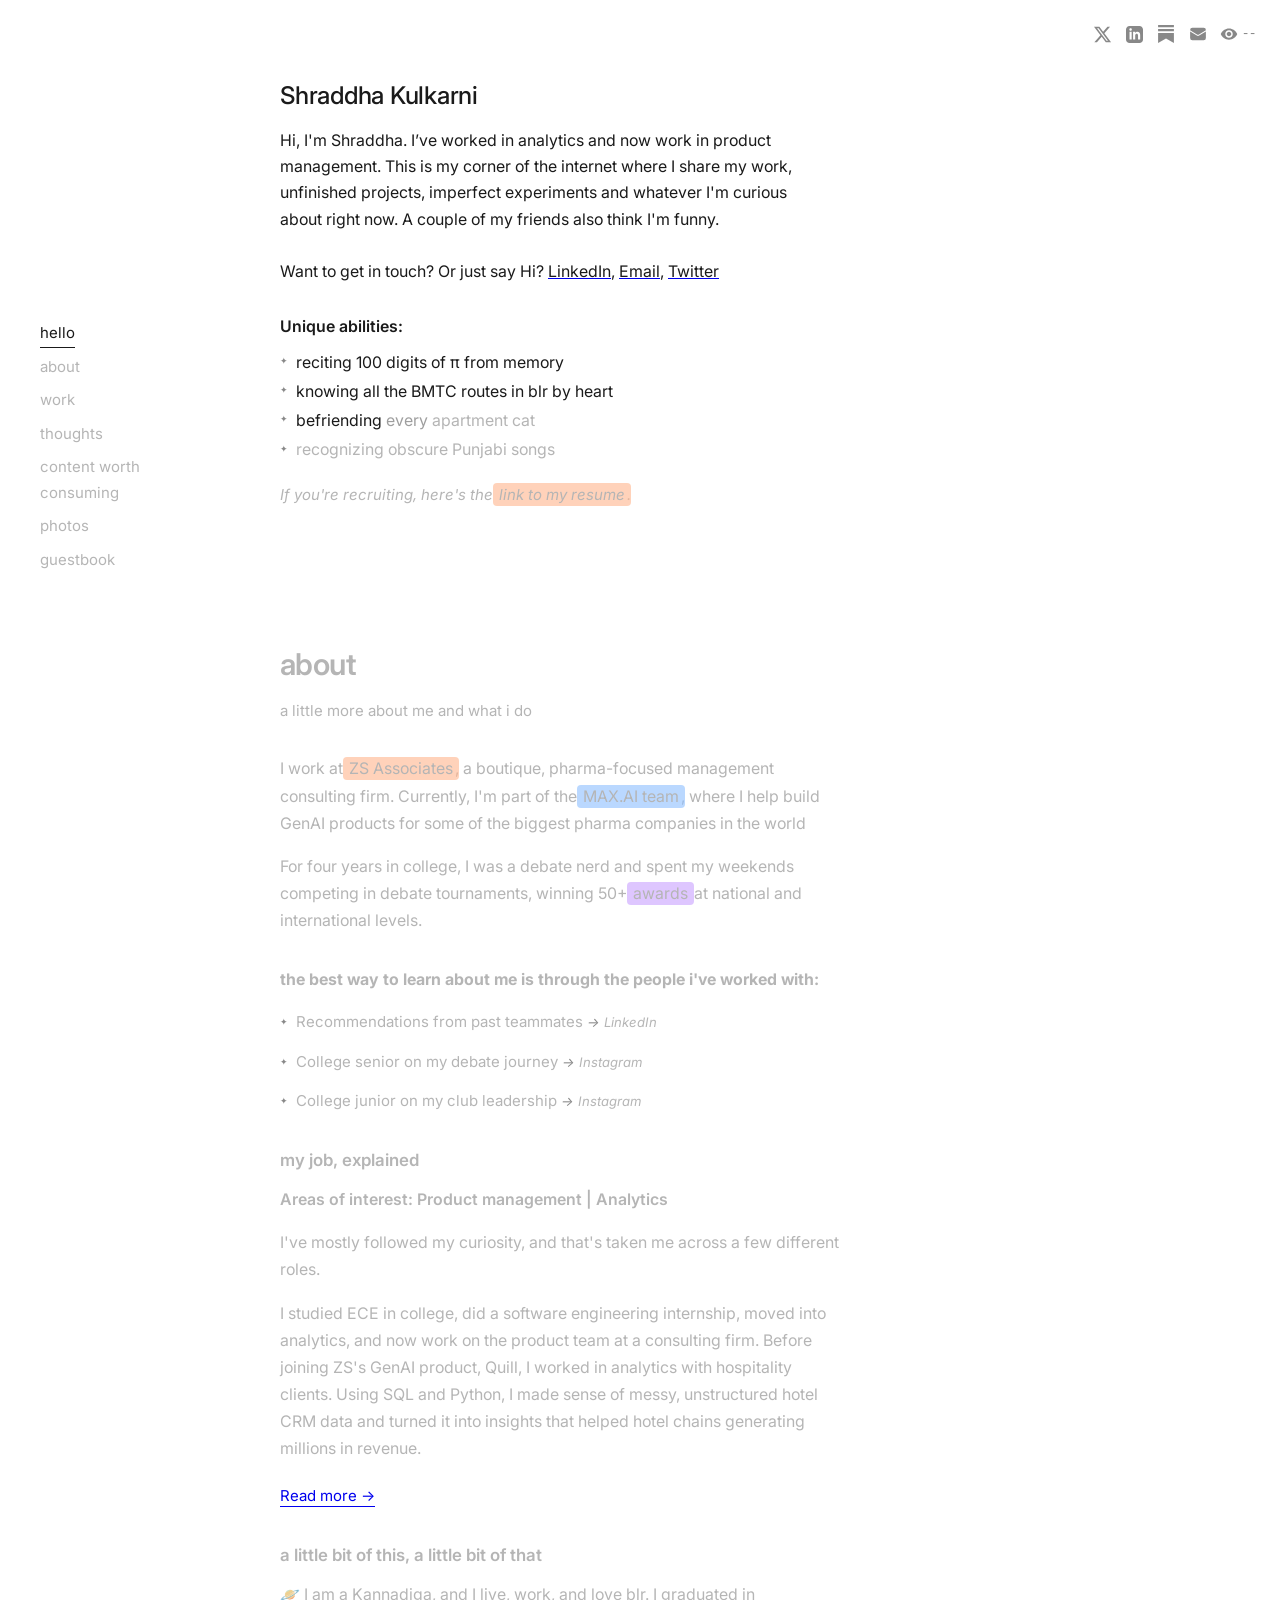
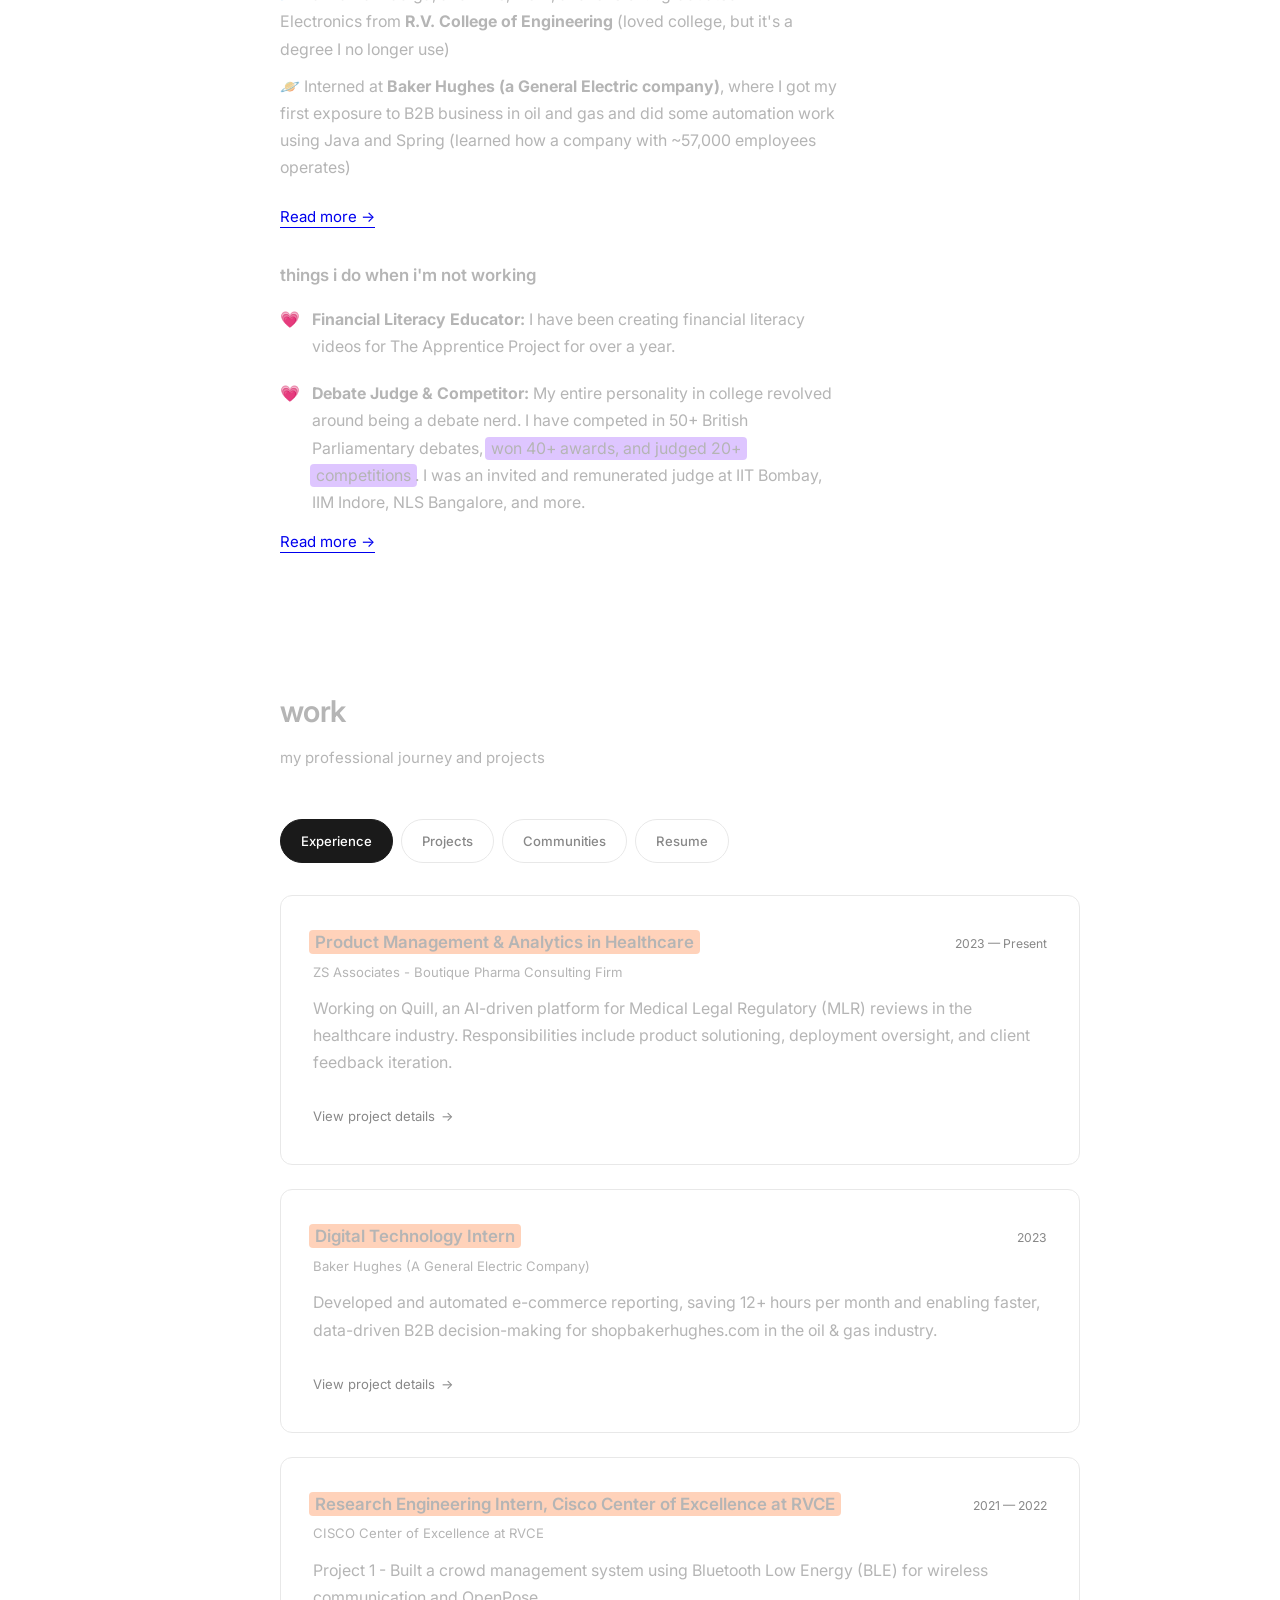
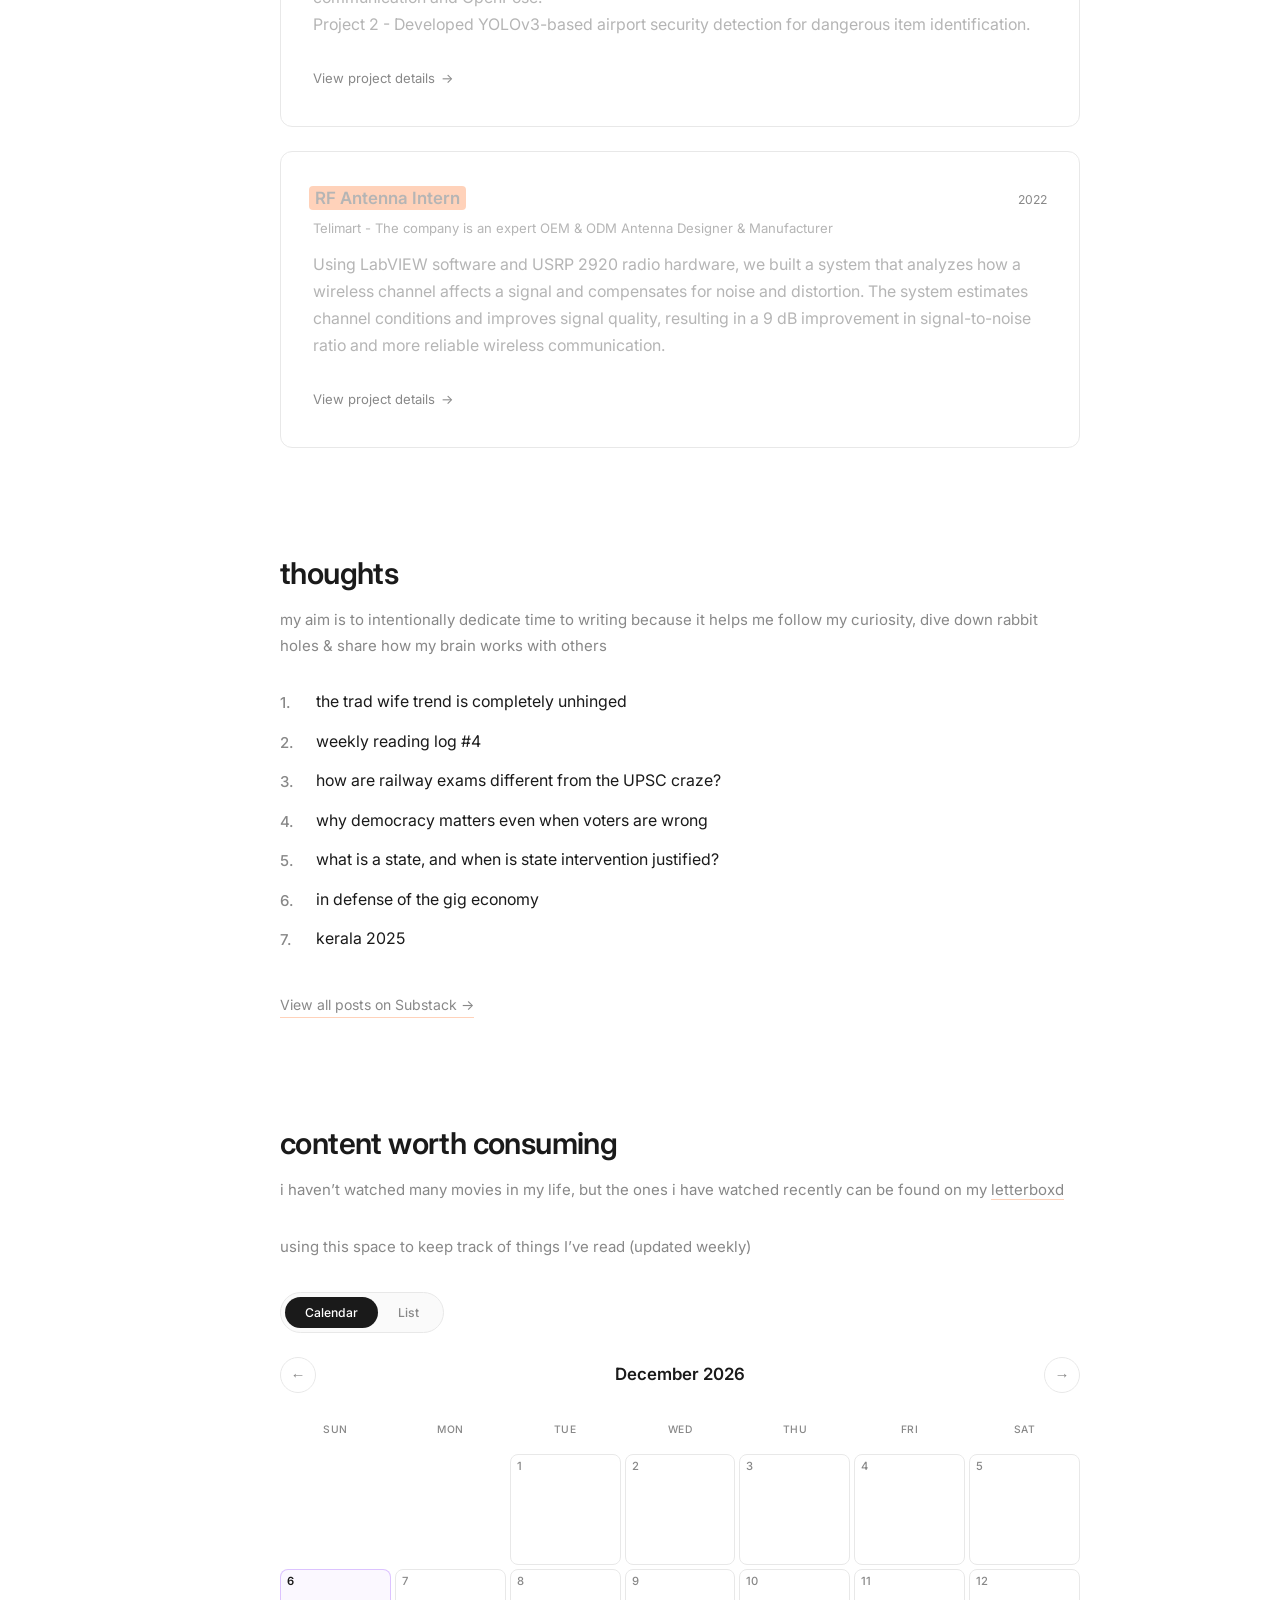
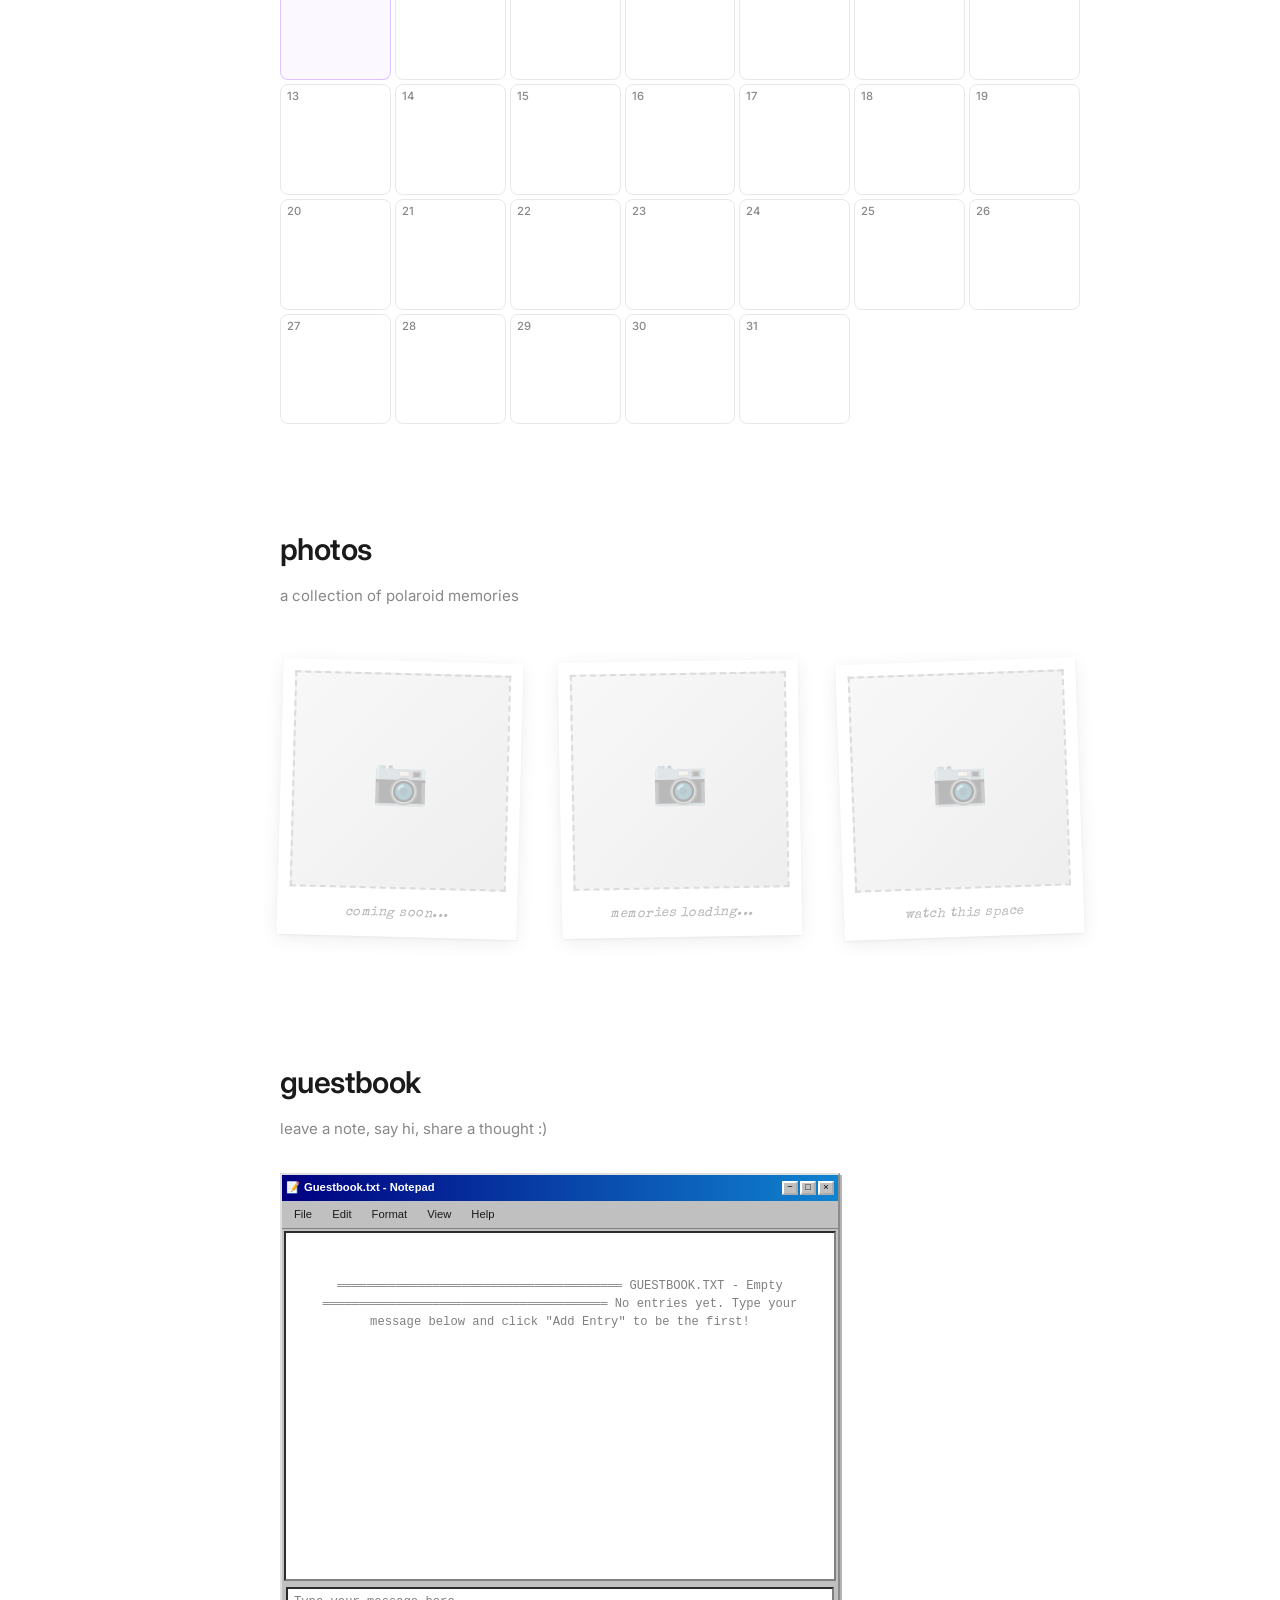
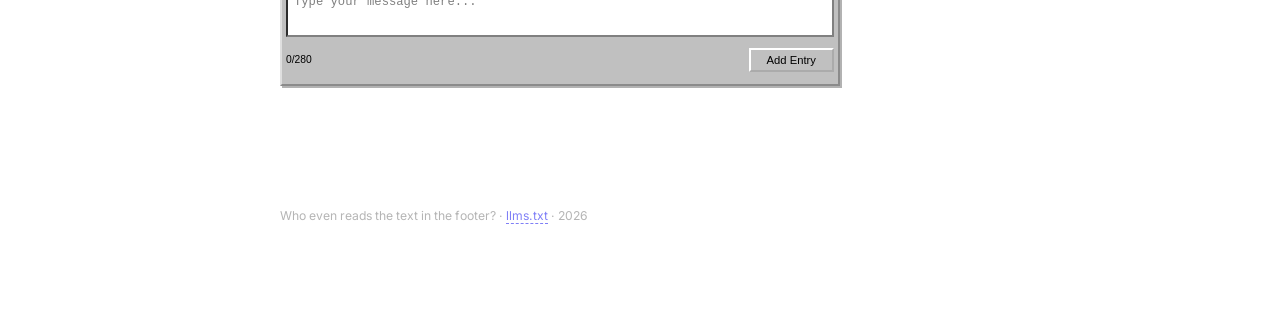
==== index.html @ fc3917fc "Add admin drag-to-reorder for projects using SortableJS - Admin view always renders a flat list (no " ====
<!DOCTYPE html>
<html lang="en">
<head>
    <meta charset="UTF-8">
    <meta name="viewport" content="width=device-width, initial-scale=1.0, maximum-scale=5.0, viewport-fit=cover">
    <title>shraddha's corner on the internet</title>
    <meta name="description" content="Shraddha Kulkarni is an AI-focused Product Manager at ZS Associates with 3 years of enterprise SaaS experience. Specialises in ML pipelines, prompt engineering, LLM evaluation, and GenAI products for pharma.">
    <meta name="author" content="Shraddha Kulkarni">
    <meta name="keywords" content="Shraddha Kulkarni, product manager, AI, GenAI, ZS Associates, Quill, pharma, analytics, Bangalore, LLM, prompt engineering">
    <link rel="canonical" href="https://shraddha-kulkarni.com/">

    <!-- Open Graph -->
    <meta property="og:type" content="profile">
    <meta property="og:title" content="Shraddha Kulkarni — AI Product Manager & Analytics">
    <meta property="og:description" content="AI-focused Product Manager at ZS Associates. Experienced in ML pipelines, prompt engineering, LLM evaluation, and GenAI products for pharma.">
    <meta property="og:url" content="https://shraddha-kulkarni.com/">
    <meta property="og:site_name" content="Shraddha Kulkarni">
    <meta property="profile:first_name" content="Shraddha">
    <meta property="profile:last_name" content="Kulkarni">

    <!-- Twitter Card -->
    <meta name="twitter:card" content="summary">
    <meta name="twitter:site" content="@shraddhaha">
    <meta name="twitter:creator" content="@shraddhaha">
    <meta name="twitter:title" content="Shraddha Kulkarni — AI Product Manager & Analytics">
    <meta name="twitter:description" content="AI-focused Product Manager at ZS Associates. Experienced in ML pipelines, prompt engineering, LLM evaluation, and GenAI products for pharma.">

    <!-- JSON-LD: Person structured data -->
    <script type="application/ld+json">
    {
      "@context": "https://schema.org",
      "@type": "Person",
      "name": "Shraddha Kulkarni",
      "url": "https://shraddha-kulkarni.com",
      "sameAs": [
        "https://www.linkedin.com/in/shraddha-kulkarni-6abb5a188/",
        "https://x.com/shraddhaha",
        "https://substack.com/@shraddhaha"
      ],
      "jobTitle": "Product Manager",
      "worksFor": {
        "@type": "Organization",
        "name": "ZS Associates",
        "url": "https://www.zs.com/"
      },
      "description": "AI-focused Product Manager with 3 years of enterprise SaaS experience in a consulting firm. Experienced in ML pipeline fundamentals, prompt engineering, LLM evaluation frameworks, and rapid prototyping using Claude/code-assisted workflows to deliver production-ready AI features.",
      "knowsAbout": ["Product Management", "Artificial Intelligence", "Machine Learning", "Prompt Engineering", "LLM Evaluation", "Analytics", "Pharma", "GenAI"],
      "alumniOf": {
        "@type": "CollegeOrUniversity",
        "name": "R.V. College of Engineering"
      },
      "address": {
        "@type": "PostalAddress",
        "addressLocality": "Bangalore",
        "addressCountry": "IN"
      },
      "email": "meetshraddhakulkarni@gmail.com"
    }
    </script>

    <link rel="stylesheet" href="styles.css">
    <link rel="preconnect" href="https://fonts.googleapis.com">
    <link rel="preconnect" href="https://fonts.gstatic.com" crossorigin>
    <link href="https://fonts.googleapis.com/css2?family=Caveat:wght@400;500&family=Inter:wght@400;500;600;700&family=Newsreader:ital,opsz,wght@0,6..72,400;0,6..72,500;1,6..72,400&family=Special+Elite&display=swap" rel="stylesheet">
    <!-- SPA routing: decode path redirected from 404.html -->
    <script>
      (function() {
        var search = window.location.search;
        if (search && search.indexOf('?p=') === 0) {
          var params = new URLSearchParams(search);
          var originalPath = decodeURIComponent(params.get('p') || '/');
          var originalQuery = params.get('q') ? '?' + decodeURIComponent(params.get('q')) : '';
          history.replaceState(null, '', originalPath + originalQuery + window.location.hash);
          window.__initialPath = originalPath;
        }
      })();
    </script>
</head>
<body>
    <!-- Custom Cursor -->
    <div class="cursor"></div>
    <div class="cursor-ring"></div>

    <!-- Social Links - Top Right -->
    <div class="social-links">
        <a id="social-twitter" href="#" target="_blank" rel="noopener noreferrer" aria-label="Twitter">
            <svg viewBox="0 0 24 24" fill="currentColor"><path d="M18.244 2.25h3.308l-7.227 8.26 8.502 11.24H16.17l-5.214-6.817L4.99 21.75H1.68l7.73-8.835L1.254 2.25H8.08l4.713 6.231zm-1.161 17.52h1.833L7.084 4.126H5.117z"/></svg>
        </a>
        <a id="social-linkedin" href="#" target="_blank" rel="noopener noreferrer" aria-label="LinkedIn">
            <svg viewBox="0 0 24 24" fill="currentColor"><path d="M19 0h-14c-2.761 0-5 2.239-5 5v14c0 2.761 2.239 5 5 5h14c2.762 0 5-2.239 5-5v-14c0-2.761-2.238-5-5-5zm-11 19h-3v-11h3v11zm-1.5-12.268c-.966 0-1.75-.79-1.75-1.764s.784-1.764 1.75-1.764 1.75.79 1.75 1.764-.783 1.764-1.75 1.764zm13.5 12.268h-3v-5.604c0-3.368-4-3.113-4 0v5.604h-3v-11h3v1.765c1.396-2.586 7-2.777 7 2.476v6.759z"/></svg>
        </a>
        <a id="social-substack" href="#" target="_blank" rel="noopener noreferrer" aria-label="Substack">
            <svg viewBox="0 0 24 24" fill="currentColor"><path d="M22.539 8.242H1.46V5.406h21.08v2.836zM1.46 10.812V24L12 18.11 22.54 24V10.812H1.46zM22.54 0H1.46v2.836h21.08V0z"/></svg>
        </a>
        <a id="social-email" href="#" aria-label="Email">
            <svg viewBox="0 0 24 24" fill="currentColor"><path d="M1.5 8.67v8.58a3 3 0 003 3h15a3 3 0 003-3V8.67l-8.928 5.493a3 3 0 01-3.144 0L1.5 8.67z"/><path d="M22.5 6.908V6.75a3 3 0 00-3-3h-15a3 3 0 00-3 3v.158l9.714 5.978a1.5 1.5 0 001.572 0L22.5 6.908z"/></svg>
        </a>
        <div class="social-view-counter" id="social-view-counter" title="Page views">
            <svg viewBox="0 0 24 24" fill="currentColor"><path d="M12 4.5C7 4.5 2.73 7.61 1 12c1.73 4.39 6 7.5 11 7.5s9.27-3.11 11-7.5c-1.73-4.39-6-7.5-11-7.5zM12 17c-2.76 0-5-2.24-5-5s2.24-5 5-5 5 2.24 5 5-2.24 5-5 5zm0-8c-1.66 0-3 1.34-3 3s1.34 3 3 3 3-1.34 3-3-1.34-3-3-3z"/></svg>
            <span id="view-count-social">--</span>
        </div>
    </div>

    <!-- Mobile Menu Toggle -->
    <button class="mobile-menu-toggle" id="mobile-menu-toggle" aria-label="Toggle navigation menu">
        <span class="hamburger-icon">
            <span class="hamburger-line"></span>
            <span class="hamburger-line"></span>
            <span class="hamburger-line"></span>
        </span>
        <span class="menu-label">Menu</span>
    </button>

    <!-- Navigation Sidebar -->
    <nav class="sidebar" id="sidebar">
        <div class="sidebar-overlay" id="sidebar-overlay"></div>
        <div class="sidebar-content">
            <ul>
                <li><a href="/"          class="nav-link active" data-section="hello">hello</a></li>
                <li><a href="/about"     class="nav-link" data-section="about">about</a></li>
                <li><a href="/work"      class="nav-link" data-section="work">work</a></li>
                <li><a href="/thoughts"  class="nav-link" data-section="thoughts">thoughts</a></li>
                <li><a href="/content"   class="nav-link" data-section="content">content worth consuming</a></li>
                <li><a href="/photos"    class="nav-link" data-section="photos">photos</a></li>
                <li><a href="/guestbook" class="nav-link" data-section="guestbook">guestbook</a></li>
            </ul>
        </div>
    </nav>

    <!-- Main Content -->
    <main class="main-content">
        <!-- Hello Section (Landing Page) -->
        <section id="hello" class="section hello-section">

            <h1 id="name" class="name">Loading...</h1>

            <p id="hello-intro" class="intro">Loading...</p>
            <p id="contact-line" class="contact-line"></p>

            <div class="unique-abilities">
                <h2>Unique abilities:</h2>
                <ul id="unique-abilities"></ul>
            </div>

            <p id="resume-line" class="resume-line"></p>
        </section>

        <!-- About Section -->
        <section id="about" class="section">
            <h2 class="section-title">about</h2>
            <p class="section-intro">a little more about me and what i do</p>
            <div class="about-header">
                <div id="about-content" class="about-content">
                    <!-- Loaded from content.js -->
                </div>
            </div>
        </section>

        <!-- Work Section (merged experiences + projects + communities) -->
        <section id="work" class="section">
            <h2 class="section-title">work</h2>
            <p class="section-intro">my professional journey and projects</p>

            <!-- Tab Navigation -->
            <div class="tabs-container">
                <div class="tabs">
                    <button class="tab active" data-tab="experience">Experience</button>
                    <button class="tab" data-tab="projects">Projects</button>
                    <button class="tab" data-tab="communities">Communities</button>
                    <a id="resume-tab-link" href="#" target="_blank" rel="noopener noreferrer" class="tab tab-link">Resume</a>
                </div>

                <div class="tab-content" id="tab-experience">
                    <div id="experiences-list" class="experience-list">
                        <!-- Loaded from content.js -->
                    </div>
                </div>

                <div class="tab-content hidden" id="tab-projects">
                    <p class="tab-subtitle">Turning that $20 Claude Code fee into something useful</p>
                    <button id="add-project-btn" class="add-project-btn" style="display:none;" onclick="projectOpenAddModal()">+ Add Project</button>
                    <div id="projects-list" class="project-list">
                        <!-- Loaded from Supabase -->
                    </div>
                </div>

                <div class="tab-content hidden" id="tab-communities">
                    <div id="communities-grid" class="content-grid">
                        <!-- Loaded from content.js -->
                    </div>
                </div>
            </div>

        </section>

        <!-- Thoughts Section - Substack RSS Feed -->
        <section id="thoughts" class="section">
            <h2 class="section-title">thoughts</h2>
            <p class="section-intro">my aim is to intentionally dedicate time to writing because it helps me follow my curiosity, dive down rabbit holes & share how my brain works with others</p>
            <div id="thoughts-list" class="thoughts-list">
                <!-- Loaded from Substack RSS feed -->
            </div>
        </section>

        <!-- Content Worth Consuming Section -->
        <section id="content" class="section">
            <h2 class="section-title">content worth consuming</h2>
            <p class="section-intro">i haven’t watched many movies in my life, but the ones i have watched recently can be found on my <a href="https://letterboxd.com/03shraddha/" target="_blank" rel="noopener noreferrer" class="section-inline-link">letterboxd</a></p>
            <p class="section-intro">using this space to keep track of things I’ve read (updated weekly)</p>

            <!-- View Toggle -->
            <div class="content-view-controls">
                <div class="view-toggle">
                    <button class="view-toggle-btn active" data-view="calendar">Calendar</button>
                    <button class="view-toggle-btn" data-view="list">List</button>
                </div>
                <button id="add-content-btn" class="add-content-btn admin-only" style="display: none;">+ Add Content</button>
            </div>

            <!-- Calendar View -->
            <div id="content-calendar-view" class="content-calendar-view">
                <div class="calendar-header">
                    <button class="calendar-nav prev" aria-label="Previous month">&larr;</button>
                    <h3 class="calendar-month">January 2026</h3>
                    <button class="calendar-nav next" aria-label="Next month">&rarr;</button>
                </div>
                <div class="calendar-weekdays">
                    <span>Sun</span>
                    <span>Mon</span>
                    <span>Tue</span>
                    <span>Wed</span>
                    <span>Thu</span>
                    <span>Fri</span>
                    <span>Sat</span>
                </div>
                <div id="calendar-grid" class="calendar-grid">
                    <!-- Days rendered by JS -->
                </div>
            </div>

            <!-- List View (Hidden by default) -->
            <div id="content-list-view" class="content-list-view hidden">
                <div id="consume-list" class="content-list">
                    <!-- Loaded from content.js -->
                </div>
            </div>

            <!-- Day Detail Slide-out Panel -->
            <div id="content-day-panel" class="content-day-panel">
                <div class="panel-overlay"></div>
                <div class="panel-content">
                    <button class="panel-close" aria-label="Close panel">&times;</button>
                    <h3 class="panel-date">January 15, 2026</h3>
                    <div class="panel-items">
                        <!-- Content items for selected day -->
                    </div>
                </div>
            </div>

            <!-- Add Content Modal -->
            <div id="add-content-modal" class="add-content-modal">
                <div class="add-content-form">
                    <button class="modal-close-btn" id="modal-close-btn" aria-label="Close">&times;</button>
                    <h3>Add Content</h3>
                    <div class="form-group">
                        <label for="content-date">Date</label>
                        <input type="date" id="content-date">
                    </div>
                    <div class="form-group">
                        <label for="content-title">Title <span class="required">*</span></label>
                        <input type="text" id="content-title" placeholder="What did you consume?" required>
                    </div>
                    <div class="form-group">
                        <label for="content-url">URL <span class="required">*</span></label>
                        <input type="url" id="content-url" placeholder="https://..." required>
                    </div>
                    <div class="form-group">
                        <label for="content-source">Source / Platform</label>
                        <input type="text" id="content-source" placeholder="e.g., The Atlantic, YouTube, Substack">
                    </div>
                    <div class="form-group">
                        <label for="content-category">Category</label>
                        <div class="category-pills" id="category-pills">
                            <button type="button" class="category-pill active" data-category="article">
                                <span class="category-dot article"></span>Article
                            </button>
                            <button type="button" class="category-pill" data-category="video">
                                <span class="category-dot video"></span>Video
                            </button>
                            <button type="button" class="category-pill" data-category="book">
                                <span class="category-dot book"></span>Book
                            </button>
                            <button type="button" class="category-pill" data-category="podcast">
                                <span class="category-dot podcast"></span>Podcast
                            </button>
                            <button type="button" class="category-pill" data-category="newsletter">
                                <span class="category-dot newsletter"></span>Newsletter
                            </button>
                        </div>
                        <input type="hidden" id="content-category" value="article">
                    </div>
                    <div class="form-group">
                        <label for="content-thoughts">My Thoughts</label>
                        <textarea id="content-thoughts" placeholder="What resonated with you? What did you learn?" rows="4"></textarea>
                    </div>
                    <div class="modal-actions">
                        <button id="content-cancel" class="btn-secondary">Cancel</button>
                        <button id="content-save" class="btn-primary">Save Content</button>
                    </div>
                </div>
            </div>

            <!-- Content Detail View (Full Page) -->
            <div id="content-detail-view" class="content-detail-view">
                <div class="detail-header">
                    <button class="detail-back-btn" id="detail-back-btn">
                        <svg width="20" height="20" viewBox="0 0 24 24" fill="none" stroke="currentColor" stroke-width="2">
                            <path d="M19 12H5M12 19l-7-7 7-7"/>
                        </svg>
                        Back to Calendar
                    </button>
                </div>
                <div class="detail-content">
                    <h1 class="detail-title" id="detail-title">Article Title</h1>
                    <div class="detail-meta">
                        <span class="detail-source" id="detail-source">The Atlantic</span>
                        <span class="detail-separator">•</span>
                        <span class="detail-date" id="detail-date">Read on January 14, 2026</span>
                        <span class="detail-separator">•</span>
                        <span class="detail-category" id="detail-category">Essay</span>
                    </div>
                    <div class="detail-link-card">
                        <a href="#" id="detail-link" class="detail-original-link" target="_blank" rel="noopener noreferrer">
                            <svg width="16" height="16" viewBox="0 0 24 24" fill="none" stroke="currentColor" stroke-width="2">
                                <path d="M18 13v6a2 2 0 0 1-2 2H5a2 2 0 0 1-2-2V8a2 2 0 0 1 2-2h6"/>
                                <polyline points="15 3 21 3 21 9"/>
                                <line x1="10" y1="14" x2="21" y2="3"/>
                            </svg>
                            Read Original Article
                        </a>
                    </div>
                    <div class="detail-thoughts-section">
                        <h2 class="detail-thoughts-title">My Thoughts</h2>
                        <div class="detail-thoughts-content" id="detail-thoughts">
                            <p>Your reflections will appear here...</p>
                        </div>
                    </div>
                </div>
            </div>

        </section>

        <!-- Photos Section -->
        <section id="photos" class="section">
            <h2 class="section-title">photos</h2>
            <p class="section-intro">a collection of polaroid memories</p>

            <!-- Add Photo Button (Admin Only) -->
            <button id="add-photo-btn" class="add-photo-btn admin-only" style="display: none;">+ Add Photo</button>

            <!-- Polaroid Gallery -->
            <div id="polaroid-gallery" class="polaroid-gallery">
                <!-- Photos loaded dynamically -->
            </div>

            <!-- Hidden file input -->
            <input type="file" id="photo-upload" accept="image/*" style="display: none;">

            <!-- Photo Editor Modal -->
            <div id="photo-editor-modal" class="photo-editor-modal">
                <div class="photo-editor-content">
                    <h3>Edit Your Polaroid</h3>
                    <div class="photo-editor-preview">
                        <div class="polaroid-frame-preview">
                            <div class="photo-crop-area" id="photo-crop-area">
                                <img id="photo-preview-img" src="" alt="Preview">
                            </div>
                        </div>
                    </div>
                    <div class="photo-editor-controls">
                        <label>Zoom</label>
                        <input type="range" id="photo-zoom" min="100" max="300" value="100">
                        <label>Caption</label>
                        <input type="text" id="photo-caption" placeholder="Write a caption..." maxlength="50">
                        <label>Category</label>
                        <select id="photo-category">
                            <option value="polaroids">Polaroids</option>
                            <option value="film">Film</option>
                            <option value="digital">Digital</option>
                        </select>
                    </div>
                    <div class="photo-editor-actions">
                        <button id="photo-cancel-btn" class="photo-btn-secondary">Cancel</button>
                        <button id="photo-save-btn" class="photo-btn-primary">Save Polaroid</button>
                    </div>
                </div>
            </div>
        </section>

        <!-- Guestbook Section - Windows Notepad Style -->
        <section id="guestbook" class="section">
            <h2 class="section-title">guestbook</h2>
            <p class="section-intro">leave a note, say hi, share a thought :)</p>

            <!-- Windows 95 Notepad -->
            <div class="win95-notepad">
                <div class="win95-titlebar">
                    <span class="win95-icon">📝</span>
                    <span class="win95-title-text">Guestbook.txt - Notepad</span>
                    <div class="win95-controls">
                        <button type="button">−</button>
                        <button type="button">□</button>
                        <button type="button">×</button>
                    </div>
                </div>
                <div class="win95-menubar">
                    <span>File</span>
                    <span>Edit</span>
                    <span>Format</span>
                    <span>View</span>
                    <span>Help</span>
                </div>
                <div class="win95-editor">
                    <div class="win95-textarea" id="notepad-entries"></div>
                </div>
                <div class="win95-footer">
                    <textarea id="notepad-input" class="win95-input" placeholder="Type your message here..." maxlength="280"></textarea>
                    <div class="win95-actions">
                        <span class="win95-charcount"><span id="notepad-char-count">0</span>/280</span>
                        <button type="button" id="notepad-submit" class="win95-btn">Add Entry</button>
                    </div>
                </div>
            </div>
        </section>

        <footer class="footer">
            <p id="footer-text">Loading...</p>
        </footer>
    </main>

    <!-- Supabase Client Library -->
    <script src="https://cdn.jsdelivr.net/npm/@supabase/supabase-js@2"></script>

    <!-- Project Add/Edit Modal (outside sections to avoid transform breaking fixed positioning) -->
    <div id="project-modal" class="project-modal">
        <div class="project-modal-content">
            <button class="modal-close-btn" id="project-modal-close" aria-label="Close" onclick="projectCloseModal()">&times;</button>
            <h3 id="project-modal-title">Add Project</h3>
            <input type="hidden" id="project-edit-id">
            <div class="form-group">
                <label for="project-name">Project Title <span class="required">*</span></label>
                <input type="text" id="project-name" placeholder="e.g., Crowd Management System">
            </div>
            <div class="form-group">
                <label for="project-brief">Short Description <span class="required">*</span></label>
                <input type="text" id="project-brief" placeholder="One-line summary of the project">
            </div>
            <div class="form-group">
                <label for="project-expanded">Full Description (HTML)</label>
                <textarea id="project-expanded" placeholder="Detailed description with HTML tags..." rows="6"></textarea>
            </div>
            <div class="form-group">
                <label for="project-github">GitHub URL</label>
                <input type="url" id="project-github" placeholder="https://github.com/...">
            </div>
            <div class="form-group">
                <label for="project-demo">Demo URL</label>
                <input type="url" id="project-demo" placeholder="https://...">
            </div>
            <div class="form-group">
                <label for="project-highlight">Highlight Color</label>
                <select id="project-highlight">
                    <option value="blue">Blue</option>
                    <option value="peach">Peach</option>
                    <option value="lavender">Lavender</option>
                </select>
            </div>
            <div class="modal-actions">
                <button type="button" id="project-cancel" class="btn-secondary" onclick="projectCloseModal()">Cancel</button>
                <button type="button" id="project-save" class="btn-primary" onclick="window.projectSaveItem()">Save Project</button>
            </div>
        </div>
    </div>

    <!-- SortableJS — admin drag-to-reorder projects -->
    <script src="https://cdn.jsdelivr.net/npm/sortablejs@1.15.2/Sortable.min.js"></script>

    <!-- GSAP Core and ScrollTrigger for text reveal effect -->
    <script src="https://cdnjs.cloudflare.com/ajax/libs/gsap/3.12.5/gsap.min.js"></script>
    <script src="https://cdnjs.cloudflare.com/ajax/libs/gsap/3.12.5/ScrollTrigger.min.js"></script>

    <!-- IMPORTANT: content.js must be loaded BEFORE script.js -->
    <script src="content.js"></script>
    <script src="script.js"></script>
</body>
</html>
---- styles.css ----
/* ===================================
   CSS Variables & Base Styles
   =================================== */

:root {
    /* Colors - Light Mode */
    --color-bg: #ffffff;
    --color-text: #1a1a1a;
    --color-text-muted: #888888;
    --color-text-light: #b5b5b5;
    --color-border: #e8e8e8;

    /* Highlight Colors - More vibrant and distinct */
    --highlight-peach: rgba(255, 180, 140, 0.6);
    --highlight-blue: rgba(140, 190, 255, 0.6);
    --highlight-lavender: rgba(200, 160, 255, 0.6);
    --highlight-yellow: rgba(255, 235, 120, 0.7);

    /* Highlight Hover States */
    --highlight-peach-hover: rgba(255, 160, 110, 0.8);
    --highlight-blue-hover: rgba(110, 170, 255, 0.8);
    --highlight-lavender-hover: rgba(180, 130, 255, 0.8);
    --highlight-yellow-hover: rgba(255, 220, 80, 0.9);

    /* Card backgrounds */
    --color-card-bg: #fafafa;

    /* Typography */
    --font-body: 'Inter', -apple-system, BlinkMacSystemFont, sans-serif;
    --font-serif: 'Newsreader', Georgia, serif;

    /* Spacing */
    --sidebar-width: 180px;
    --content-max-width: 600px;
    --section-gap: 80px;
}

/* Reset & Base */
*, *::before, *::after {
    box-sizing: border-box;
    margin: 0;
    padding: 0;
}

html {
    scroll-behavior: smooth;
    font-size: clamp(15px, 1vw, 18px);
    overflow-x: hidden;
}

body {
    font-family: var(--font-body);
    background-color: var(--color-bg);
    color: var(--color-text);
    line-height: 1.7;
    -webkit-font-smoothing: antialiased;
    transition: background-color 0.3s ease, color 0.3s ease;
    -moz-osx-font-smoothing: grayscale;
    overflow-x: hidden; /* Fallback */
    overflow-x: clip;   /* Preferred: doesn't create scroll container, fixes iOS position:fixed bug */
    min-height: 100vh;
}

/* Selection */
::selection {
    background: var(--highlight-lavender);
}

/* ===================================
   Custom Cursor - Yellow Flower
   =================================== */

/* Custom cursor using URL - dark pink flower */
html, body, * {
    cursor: url("data:image/svg+xml,%3Csvg xmlns='http://www.w3.org/2000/svg' width='28' height='28' viewBox='0 0 28 28'%3E%3Ctext x='4' y='20' font-size='18' fill='%23e75480'%3E✿%3C/text%3E%3C/svg%3E") 14 14, auto;
}

/* Pointer cursor for clickable elements - larger dark pink flower */
a, button, .tab, .highlight, [role="button"] {
    cursor: url("data:image/svg+xml,%3Csvg xmlns='http://www.w3.org/2000/svg' width='32' height='32' viewBox='0 0 32 32'%3E%3Ctext x='4' y='22' font-size='22' fill='%23e75480'%3E✿%3C/text%3E%3C/svg%3E") 16 16, pointer;
}

/* Hide the JS cursor elements - not needed */
.cursor, .cursor-ring {
    display: none !important;
}

/* ===================================
   Page View Counter (in footer)
   =================================== */

.page-view-counter {
    display: inline-flex;
    align-items: center;
    gap: 5px;
    font-family: var(--font-body);
    font-size: 0.75rem;
    color: var(--color-text-light);
    margin-top: 8px;
}

.page-view-counter svg {
    opacity: 0.5;
    width: 12px;
    height: 12px;
}

.page-view-counter span {
    font-variant-numeric: tabular-nums;
}

.page-view-counter .view-label {
    opacity: 0.7;
}

/* ===================================
   Social Links - Top Right
   =================================== */

.social-links {
    position: fixed;
    top: 24px;
    right: 24px;
    display: flex;
    gap: 12px;
    z-index: 100;
}

.social-links a {
    display: flex;
    align-items: center;
    justify-content: center;
    width: 20px;
    height: 20px;
    color: var(--color-text-muted);
    transition: color 0.2s ease, transform 0.2s ease;
}

.social-links a:hover {
    color: var(--color-text);
    transform: translateY(-2px);
}

.social-links svg {
    width: 18px;
    height: 18px;
}

/* Individual icon adjustments for visual balance */
#social-twitter svg {
    width: 19px;
    height: 19px;
}

#social-linkedin svg {
    width: 17px;
    height: 17px;
}

#social-substack svg {
    width: 18px;
    height: 18px;
}

#social-email svg {
    width: 18px;
    height: 18px;
}

/* Social View Counter */
.social-view-counter {
    display: flex;
    align-items: center;
    gap: 4px;
    height: 20px;
    color: var(--color-text-muted);
    cursor: default;
    transition: color 0.2s ease;
}

.social-view-counter:hover {
    color: var(--color-text);
}

.social-view-counter svg {
    width: 18px;
    height: 18px;
    flex-shrink: 0;
}

.social-view-counter span {
    font-variant-numeric: tabular-nums;
    font-size: 0.75rem;
    font-weight: 500;
    line-height: 1;
}

/* ===================================
   Mobile Menu Toggle (Hamburger)
   =================================== */

.mobile-menu-toggle {
    display: none;
    position: fixed;
    top: 20px;
    left: 20px;
    z-index: 300;
    width: 44px;
    height: 44px;
    background: var(--color-bg);
    border: 1px solid var(--color-border);
    border-radius: 8px;
    flex-direction: column;
    justify-content: center;
    align-items: center;
    gap: 5px;
    padding: 10px;
    cursor: pointer;
    transition: all 0.3s ease;
}

.hamburger-line {
    width: 20px;
    height: 2px;
    background: var(--color-text);
    border-radius: 2px;
    transition: all 0.3s ease;
}

.mobile-menu-toggle.active .hamburger-line:nth-child(1) {
    transform: rotate(45deg) translate(5px, 5px);
}

.mobile-menu-toggle.active .hamburger-line:nth-child(2) {
    opacity: 0;
}

.mobile-menu-toggle.active .hamburger-line:nth-child(3) {
    transform: rotate(-45deg) translate(5px, -5px);
}

/* ===================================
   Sidebar Navigation
   =================================== */

.sidebar {
    position: fixed;
    left: 40px;
    top: 50%;
    transform: translateY(-50%);
    width: var(--sidebar-width);
    z-index: 100;
}

.sidebar-overlay {
    display: none;
}

.sidebar-content {
    display: contents;
}

.sidebar ul {
    list-style: none;
}

.sidebar li {
    margin-bottom: 8px;
}

.nav-link {
    font-size: 1rem;
    color: var(--color-text-light);
    text-decoration: none;
    letter-spacing: 0;
    transition: color 0.25s ease;
    display: inline-block;
    position: relative;
}

.nav-link::after {
    content: '';
    position: absolute;
    left: 0;
    bottom: -2px;
    width: 0;
    height: 1px;
    background: var(--color-text);
    transition: width 0.25s ease;
}

.nav-link:hover,
.nav-link.active {
    color: var(--color-text);
}

.nav-link.active::after {
    width: 100%;
}

/* ===================================
   Main Content Area
   =================================== */

.main-content {
    margin-left: calc(var(--sidebar-width) + 60px);
    padding: 60px 40px 60px 40px;
    max-width: calc(var(--content-max-width) + var(--sidebar-width) + 100px);
}

.section {
    padding-top: 20px;
    padding-bottom: var(--section-gap);
    min-height: auto;
}

/* ===================================
   Typography
   =================================== */

.name {
    font-family: var(--font-body);
    font-size: 1.625rem;
    font-weight: 500;
    letter-spacing: -0.01em;
    line-height: 1.3;
    margin-bottom: 16px;
    color: var(--color-text);
    cursor: default;
    position: relative;
}

/* Kannada name container - hidden by default */
.name-kannada {
    display: none;
}

.name:hover .name-english {
    display: none;
}

.name:hover .name-kannada {
    display: inline;
}

.intro {
    font-size: 1.0625rem;
    line-height: 1.65;
    color: var(--color-text);
    max-width: 540px;
    margin-bottom: 16px;
}

.about-story {
    font-size: 1.0625rem;
    line-height: 1.7;
    color: var(--color-text);
    max-width: 540px;
    margin-bottom: 24px;
}

.contact-line {
    font-size: 1rem;
    line-height: 1.75;
    color: var(--color-text);
    max-width: 540px;
    margin-bottom: 28px;
}

.unique-abilities {
    margin-bottom: 20px;
    max-width: 540px;
}

.unique-abilities h2 {
    font-family: var(--font-body);
    font-size: 1.0625rem;
    font-weight: 600;
    color: var(--color-text);
    margin-bottom: 8px;
}

.unique-abilities ul {
    list-style: none;
    padding-left: 0;
    font-size: 1.0625rem;
    line-height: 1.7;
    color: var(--color-text);
}

.unique-abilities li {
    margin-bottom: 2px;
    position: relative;
    padding-left: 16px;
}

.unique-abilities li::before {
    content: '✦';
    position: absolute;
    left: 0;
    top: 0.5em;
    color: var(--color-text-muted);
    font-size: 0.625rem;
}

.resume-line {
    display: block;
    font-size: 1rem;
    line-height: 1.6;
    color: var(--color-text-muted);
    max-width: 540px;
    margin-top: 16px;
    margin-bottom: 32px;
    font-style: italic;
}

.section-title {
    font-family: var(--font-body);
    font-size: 2rem;
    font-weight: 600;
    text-transform: lowercase;
    letter-spacing: -0.02em;
    color: var(--color-text);
    margin-bottom: 8px;
}

.section-intro {
    color: var(--color-text-muted);
    margin-bottom: 32px;
    margin-top: 4px;
    font-size: 1rem;
    font-weight: 400;
}

.tab-subtitle {
    color: var(--color-text-muted);
    font-size: 1rem;
    font-weight: 400;
    margin-bottom: 20px;
    margin-top: 0;
}

/* ===================================
   About Section Content
   =================================== */

.about-header {
    display: block;
    position: relative;
}


.about-content {
    max-width: 560px;
}

.about-content p {
    font-size: 1.0625rem;
    line-height: 1.7;
    margin-bottom: 16px;
}

.about-intro {
    margin-bottom: 20px;
}

.about-subsection {
    margin-top: 32px;
    margin-bottom: 32px;
}

.about-subtitle {
    font-family: var(--font-body);
    font-size: 1.125rem;
    font-weight: 600;
    color: var(--color-text);
    margin-bottom: 12px;
}

.about-subtitle-meta {
    font-size: 1rem;
    font-weight: 600;
    color: var(--color-text);
    margin-bottom: 16px;
}

.about-list {
    list-style: none;
    padding-left: 0;
    margin: 12px 0;
}

.about-list li {
    position: relative;
    padding-left: 0;
    margin-bottom: 10px;
    font-size: 1.0625rem;
    line-height: 1.7;
}

.about-list a {
    color: var(--color-text);
    text-decoration: none;
    border-bottom: 1px solid var(--color-border);
    transition: border-color 0.2s ease;
}

.about-list a:hover {
    border-color: var(--color-text);
}

/* Learn about me list - Simple bullet list */
.learn-about-list {
    margin-top: 16px;
    list-style: none;
    padding: 0;
    max-width: 540px;
}

.learn-about-list li {
    position: relative;
    padding-left: 20px;
    margin-bottom: 14px;
    font-size: 1rem;
    line-height: 1.7;
}

/* Bullet point */
.learn-about-list li::before {
    content: '✦';
    position: absolute;
    left: 0;
    color: var(--color-text-muted);
    font-size: 0.625rem;
    top: 5px;
}

/* Link styling - pastel underline on hover */
.learn-about-list a.highlight {
    color: var(--color-text);
    text-decoration: none;
    border-bottom: 2px solid transparent;
    transition: border-color 0.2s ease;
    padding: 0;
    background: none;
}

.learn-about-list a.highlight.blue:hover {
    border-bottom-color: var(--highlight-blue);
}

.learn-about-list a.highlight.peach:hover {
    border-bottom-color: var(--highlight-peach);
}

.learn-about-list a.highlight.lavender:hover {
    border-bottom-color: var(--highlight-lavender);
}

/* Source label - inline after arrow */
.learn-about-list em {
    font-size: 0.875rem;
    font-style: italic;
    color: var(--color-text-muted);
    margin-left: 4px;
}

/* Arrow before source */
.learn-about-list em::before {
    content: '→ ';
}

.beyond-work-grid {
    display: flex;
    flex-direction: column;
    gap: 20px;
    margin-top: 16px;
}

.beyond-work-item {
    display: flex;
    gap: 12px;
    font-size: 1.0625rem;
    line-height: 1.7;
}

.beyond-work-emoji {
    flex-shrink: 0;
}

/* Beyond Work - Progressive Disclosure */
.beyond-work-content {
    position: relative;
}

.beyond-work-preview {
    margin-top: 16px;
}

.beyond-work-preview.hidden {
    display: none;
}

.beyond-work-full {
    display: none;
    margin-top: 16px;
}

.beyond-work-full.active {
    display: flex;
    animation: fadeInExpand 0.3s ease;
}

.beyond-work-toggle {
    display: inline-block;
    background: none;
    border: none;
    border-radius: 0;
    padding: 0;
    font-family: var(--font-body);
    font-size: 1rem;
    font-weight: 400;
    color: #0000EE;
    text-decoration: none;
    border-bottom: 1px solid #0000EE;
    padding-bottom: 1px;
    cursor: pointer;
    transition: color 0.15s ease, border-color 0.15s ease;
    margin-top: 16px;
}

.beyond-work-toggle:hover {
    color: #551A8B;
    border-bottom-color: #551A8B;
    background: none;
}

.beyond-work-toggle.hidden {
    display: none;
}

.beyond-work-toggle-less {
    display: none;
    background: none;
    border: none;
    border-radius: 0;
    padding: 0;
    font-family: var(--font-body);
    font-size: 1rem;
    font-weight: 400;
    color: #551A8B;
    text-decoration: none;
    border-bottom: 1px solid #551A8B;
    padding-bottom: 1px;
    cursor: pointer;
    transition: color 0.15s ease, border-color 0.15s ease;
    margin-top: 16px;
}

.beyond-work-toggle-less:hover {
    color: #0000EE;
    border-bottom-color: #0000EE;
    background: none;
}

.beyond-work-toggle-less.active {
    display: inline-block;
}

/* ===================================
   Corporate Story - Progressive Disclosure
   =================================== */

.corporate-content {
    position: relative;
}

.corporate-preview.hidden {
    display: none;
}

.corporate-full {
    display: none;
    margin-top: 0;
}

.corporate-full.active {
    display: block;
    animation: fadeInExpand 0.3s ease;
}

.corporate-toggle {
    display: inline-block;
    background: none;
    border: none;
    border-radius: 0;
    padding: 0;
    font-family: var(--font-body);
    font-size: 1rem;
    font-weight: 400;
    color: #0000EE;
    text-decoration: none;
    border-bottom: 1px solid #0000EE;
    padding-bottom: 1px;
    cursor: pointer;
    transition: color 0.15s ease, border-color 0.15s ease;
    margin-top: 8px;
}

.corporate-toggle:hover {
    color: #551A8B;
    border-bottom-color: #551A8B;
    background: none;
}

.corporate-toggle.hidden {
    display: none;
}

.corporate-toggle-less {
    display: none;
    background: none;
    border: none;
    border-radius: 0;
    padding: 0;
    font-family: var(--font-body);
    font-size: 1rem;
    font-weight: 400;
    color: #551A8B;
    text-decoration: none;
    border-bottom: 1px solid #551A8B;
    padding-bottom: 1px;
    cursor: pointer;
    transition: color 0.15s ease, border-color 0.15s ease;
    margin-top: 8px;
}

.corporate-toggle-less:hover {
    color: #0000EE;
    border-bottom-color: #0000EE;
    background: none;
}

.corporate-toggle-less.active {
    display: inline-block;
}

/* ===================================
   Background Section - Progressive Disclosure
   =================================== */

.background-content {
    position: relative;
}

.background-preview {
    margin-bottom: 0;
}

.background-preview.hidden {
    display: none;
}

.background-ellipsis {
    display: none; /* Hidden since button is now on its own line */
    color: var(--color-text-muted);
    font-size: 1.0625rem;
}

.background-ellipsis.hidden {
    display: none;
}

.background-full {
    display: none;
    margin-top: 0;
}

.background-full.active {
    display: block;
    animation: fadeInExpand 0.3s ease;
}

.background-toggle {
    display: inline-block;
    background: none;
    border: none;
    border-radius: 0;
    padding: 0;
    font-family: var(--font-body);
    font-size: 1rem;
    font-weight: 400;
    color: #0000EE;
    text-decoration: none;
    border-bottom: 1px solid #0000EE;
    padding-bottom: 1px;
    cursor: pointer;
    transition: color 0.15s ease, border-color 0.15s ease;
    margin-top: 16px;
    margin-left: 0;
}

.background-toggle:hover {
    color: #551A8B;
    border-bottom-color: #551A8B;
    background: none;
}

.background-toggle.hidden {
    display: none;
}

.background-toggle-less {
    display: none;
    background: none;
    border: none;
    border-radius: 0;
    padding: 0;
    font-family: var(--font-body);
    font-size: 1rem;
    font-weight: 400;
    color: #551A8B;
    text-decoration: none;
    border-bottom: 1px solid #551A8B;
    padding-bottom: 1px;
    cursor: pointer;
    transition: color 0.15s ease, border-color 0.15s ease;
    margin-top: 16px;
}

.background-toggle-less:hover {
    color: #0000EE;
    border-bottom-color: #0000EE;
    background: none;
}

.background-toggle-less.active {
    display: inline-block;
}

/* ===================================
   Highlighted Links - The Signature Feature
   =================================== */

.highlight {
    text-decoration: none;
    color: var(--color-text);
    padding: 2px 6px;
    margin: 0 -4px;
    border-radius: 4px;
    transition: all 0.2s ease;
    position: relative;
    display: inline;
    box-decoration-break: clone;
    -webkit-box-decoration-break: clone;
}

.highlight.peach {
    background: var(--highlight-peach);
}

.highlight.blue {
    background: var(--highlight-blue);
}

.highlight.lavender {
    background: var(--highlight-lavender);
}

.highlight:hover {
    transform: scale(1.02);
}

.highlight.peach:hover {
    background: var(--highlight-peach-hover);
}

.highlight.blue:hover {
    background: var(--highlight-blue-hover);
}

.highlight.lavender:hover {
    background: var(--highlight-lavender-hover);
}

.highlight-link {
    text-decoration: none;
    color: var(--color-text);
    padding: 2px 6px;
    margin: 0 -2px;
    border-radius: 4px;
    background: var(--highlight-yellow);
    transition: all 0.2s ease;
    display: inline;
    box-decoration-break: clone;
    -webkit-box-decoration-break: clone;
}

.highlight-link:hover {
    background: var(--highlight-yellow-hover);
    transform: scale(1.02);
}

.highlight-link.pink {
    background: var(--highlight-lavender);
}

.highlight-link.pink:hover {
    background: var(--highlight-lavender-hover);
}

/* ===================================
   Cool Things Section
   =================================== */

.cool-things {
    margin-bottom: 64px;
}

.cool-things h2 {
    font-family: var(--font-body);
    font-size: 0.875rem;
    font-weight: 600;
    font-style: normal;
    color: var(--color-text);
    margin-bottom: 16px;
}

.achievements {
    list-style: none;
    margin-bottom: 20px;
}

.achievements li {
    position: relative;
    padding-left: 16px;
    margin-bottom: 10px;
    font-size: 1rem;
    line-height: 1.7;
}

.achievements li::before {
    content: '✦';
    position: absolute;
    left: 0;
    color: var(--color-text-light);
    font-size: 0.625rem;
    top: 5px;
}

.read-more {
    display: inline-block;
    font-size: 0.875rem;
    color: var(--color-text-muted);
    text-decoration: none;
    transition: color 0.2s ease;
    margin-top: 8px;
}

.read-more:hover {
    color: var(--color-text);
}

/* ===================================
   Tab Navigation
   =================================== */

.tabs-container {
    margin-top: 48px;
}

.tabs {
    display: flex;
    gap: 8px;
    margin-bottom: 32px;
    flex-wrap: wrap;
}

.tab {
    padding: 10px 20px;
    font-family: var(--font-body);
    font-size: 0.875rem;
    font-weight: 500;
    color: var(--color-text-muted);
    background: transparent;
    border: 1px solid var(--color-border);
    border-radius: 100px;
    cursor: pointer;
    transition: all 0.2s ease;
}

.tab:hover {
    border-color: var(--color-text-muted);
    color: var(--color-text);
}

.tab.active {
    background: var(--color-text);
    color: var(--color-bg);
    border-color: var(--color-text);
}

.tab-link {
    text-decoration: none;
}

.tab-content {
    animation: fadeIn 0.3s ease;
}

.tab-content.hidden {
    display: none;
}

@keyframes fadeIn {
    from { opacity: 0; transform: translateY(8px); }
    to { opacity: 1; transform: translateY(0); }
}

/* Content Grid */
.content-grid {
    display: grid;
    gap: 24px;
}

.content-card {
    padding: 24px;
    background: var(--color-bg);
    border: 1px solid var(--color-border);
    border-radius: 12px;
    transition: border-color 0.2s ease, box-shadow 0.2s ease;
}

.content-card:hover {
    border-color: var(--color-text-light);
    box-shadow: 0 4px 20px rgba(0, 0, 0, 0.04);
}

.card-tag {
    display: inline-block;
    font-size: 0.6875rem;
    font-weight: 500;
    text-transform: uppercase;
    letter-spacing: 0.08em;
    color: var(--color-text-muted);
    margin-bottom: 12px;
}

.content-card h3 {
    font-size: 1.0625rem;
    font-weight: 600;
    margin-bottom: 8px;
    line-height: 1.4;
}

.content-card p {
    font-size: 1rem;
    color: var(--color-text-muted);
    line-height: 1.6;
}

/* ===================================
   Experience Section
   =================================== */

.experience-list {
    display: flex;
    flex-direction: column;
    gap: 24px;
}

.experience-item {
    padding: 32px;
    background: var(--color-bg);
    border: 1px solid var(--color-border);
    border-radius: 12px;
    transition: border-color 0.2s ease, box-shadow 0.2s ease;
}

.experience-item:hover {
    border-color: var(--color-text-light);
    box-shadow: 0 4px 20px rgba(0, 0, 0, 0.04);
}

.experience-header {
    display: flex;
    justify-content: space-between;
    align-items: baseline;
    flex-wrap: wrap;
    gap: 12px;
    margin-bottom: 4px;
}

.experience-header h3 {
    font-size: 1.125rem;
    font-weight: 600;
}

.experience-date {
    font-size: 0.8125rem;
    color: var(--color-text-muted);
    white-space: nowrap;
}

.experience-company {
    font-size: 0.875rem;
    color: var(--color-text-muted);
    margin-bottom: 12px;
}

/* Experience Brief Description */
.experience-brief {
    font-size: 1.0625rem;
    line-height: 1.7;
    margin-bottom: 16px;
}

/* Experience Expanded Content */
.experience-expanded {
    display: none;
    padding-top: 20px;
    border-top: 1px solid var(--color-border);
    margin-top: 16px;
}

.experience-expanded.active {
    display: block;
    animation: fadeInExpand 0.3s ease;
}

.experience-expanded h4 {
    font-family: var(--font-body);
    font-size: 1.0625rem;
    font-weight: 600;
    margin: 24px 0 12px 0;
    color: var(--color-text);
}

.experience-expanded h4:first-child {
    margin-top: 0;
}

.experience-expanded p {
    font-family: var(--font-body);
    font-size: 1.0625rem;
    line-height: 1.7;
    margin-bottom: 16px;
    color: var(--color-text);
}

.experience-expanded ul {
    list-style: none;
    padding: 0;
    margin: 0;
}

.experience-expanded li {
    position: relative;
    padding-left: 20px;
    margin-bottom: 10px;
    font-family: var(--font-body);
    font-size: 1.0625rem;
    line-height: 1.7;
    color: var(--color-text);
}

.experience-expanded li::before {
    content: "✦";
    position: absolute;
    left: 0;
    color: var(--color-text-muted);
    font-size: 0.625rem;
    top: 5px;
}

/* Toggle Button */
.experience-toggle {
    display: inline-flex;
    align-items: center;
    gap: 6px;
    background: none;
    border: none;
    padding: 8px 0;
    font-family: var(--font-body);
    font-size: 0.875rem;
    color: var(--color-text-muted);
    cursor: pointer;
    transition: color 0.2s ease;
    margin-top: 8px;
}

.experience-toggle:hover {
    color: var(--color-text);
}

.toggle-arrow {
    transition: transform 0.2s ease;
}

/* Fade in animation for expanded content */
@keyframes fadeInExpand {
    from { opacity: 0; transform: translateY(-10px); }
    to { opacity: 1; transform: translateY(0); }
}

/* ===================================
   Projects Section - Card Layout
   =================================== */

.project-list {
    display: flex;
    flex-direction: column;
    gap: 24px;
}

/* ===================================
   Projects Carousel - Multi-page horizontal scroll
   =================================== */

.projects-carousel-wrapper {
    position: relative;
    overflow: hidden; /* clips scroll overflow so % widths on children resolve correctly */
}

/* Right gradient fade — directional overflow cue */
.projects-carousel-wrapper::after {
    content: '';
    position: absolute;
    right: 0;
    top: 0;
    bottom: 0;
    width: 96px;
    background: linear-gradient(to right, transparent, var(--color-bg) 75%);
    pointer-events: none;
    z-index: 1;
    transition: opacity 0.3s ease;
}

.projects-carousel-wrapper.at-end::after {
    opacity: 0;
}

.projects-carousel {
    display: flex;
    gap: 16px;
    overflow-x: auto;
    scroll-snap-type: x mandatory;
    -webkit-overflow-scrolling: touch;
    scrollbar-width: none;
}

.projects-carousel::-webkit-scrollbar {
    display: none;
}

/* Each slide holds up to 5 cards; width is set in JS for pixel-accurate peek */
.projects-page {
    flex-shrink: 0;
    scroll-snap-align: start;
    display: flex;
    flex-direction: column;
    gap: 24px;
}

/* Nav row: [back]  dots  [Next →] — appears at top and bottom of carousel */
.projects-carousel-nav {
    display: flex;
    align-items: center;
    gap: 16px;
    margin-top: 0;
    margin-bottom: 20px; /* spacing before carousel */
}

/* Bottom nav gets top spacing instead */
.projects-carousel-wrapper + .projects-carousel-nav {
    margin-bottom: 0;
    margin-top: 20px;
}

/* Dot indicators — flex:1 keeps them centered between both pills */
.projects-scroll-dots {
    display: flex;
    align-items: center;
    justify-content: center;
    gap: 8px;
    flex: 1;
}

.projects-scroll-dot {
    width: 6px;
    height: 6px;
    border-radius: 50%;
    background: var(--color-border);
    border: none;
    padding: 0;
    cursor: pointer;
    transition: background 0.2s ease, transform 0.2s ease;
}

.projects-scroll-dot.active {
    background: var(--color-text-light);
    transform: scale(1.4);
}

/* Shared pill styles for both nav buttons */
@keyframes projects-next-bounce {
    0%, 88%, 100% { transform: translateX(0); }
    92%           { transform: translateX(5px); }
    96%           { transform: translateX(2px); }
}

@keyframes projects-prev-bounce {
    0%, 88%, 100% { transform: translateX(0); }
    92%           { transform: translateX(-5px); }
    96%           { transform: translateX(-2px); }
}

.projects-nav-prev,
.projects-nav-next {
    display: flex;
    align-items: center;
    gap: 6px;
    padding: 9px 18px;
    border-radius: 100px;
    border: 1.5px solid var(--color-text);
    background: transparent;
    color: var(--color-text);
    font-size: 0.875rem;
    font-weight: 500;
    cursor: pointer;
    flex-shrink: 0;
    transition: background 0.2s ease, color 0.2s ease, box-shadow 0.2s ease, transform 0.2s ease;
}

.projects-nav-prev:hover,
.projects-nav-next:hover {
    background: var(--color-text);
    color: var(--color-bg);
    box-shadow: 0 4px 12px rgba(0, 0, 0, 0.15);
    animation: none;
}

.projects-nav-next {
    animation: projects-next-bounce 7s ease-in-out infinite;
}

.projects-nav-next:hover {
    transform: translateX(4px);
}

.projects-nav-prev {
    animation: projects-prev-bounce 7s ease-in-out infinite;
    /* Delay so prev and next don't bounce simultaneously */
    animation-delay: 3.5s;
}

.projects-nav-prev:hover {
    transform: translateX(-4px);
}

/* visibility:hidden keeps pill space so dots stay centered */
.projects-nav-prev.hidden,
.projects-nav-next.hidden {
    visibility: hidden;
    pointer-events: none;
}

/* ===================================
   Admin: Drag-to-Reorder
   =================================== */

/* Card needs relative positioning so drag handle can be placed absolutely */
.project-card {
    position: relative;
    padding: 32px;
    background: var(--color-bg);
    border: 1px solid var(--color-border);
    border-radius: 12px;
    transition: border-color 0.2s ease, box-shadow 0.2s ease;
}

/* Cards with a drag handle shift content right to make room */
.project-card[data-project-id] {
    padding-left: 44px;
}

.project-card:hover {
    border-color: var(--color-text-light);
    box-shadow: 0 4px 20px rgba(0, 0, 0, 0.04);
}

/* Drag handle — 6-dot grip, fades in on card hover */
.drag-handle {
    position: absolute;
    left: 14px;
    top: 50%;
    transform: translateY(-50%);
    color: var(--color-border);
    cursor: grab;
    padding: 4px 2px;
    opacity: 0;
    transition: opacity 0.15s ease, color 0.15s ease;
    line-height: 0;
    user-select: none;
}

.project-card:hover .drag-handle {
    opacity: 1;
}

.drag-handle:hover {
    color: var(--color-text-light);
}

.drag-handle:active {
    cursor: grabbing;
}

/* SortableJS — ghost (placeholder slot left during drag) */
.sortable-ghost {
    opacity: 0;
    border: 1.5px dashed var(--color-text-light) !important;
    background: transparent !important;
    box-shadow: none !important;
}

/* SortableJS — chosen (the card being actively dragged) */
.sortable-chosen {
    box-shadow: 0 8px 28px rgba(0, 0, 0, 0.13) !important;
    transform: scale(1.015);
    border-color: var(--color-text-light) !important;
    z-index: 10;
}

.project-card h3 {
    font-size: 1rem;
    font-weight: 600;
    margin-bottom: 4px;
}

.project-brief {
    font-size: 1rem;
    line-height: 1.7;
    margin-bottom: 16px;
}

/* Project Links (GitHub / Demo) */
.project-links {
    display: flex;
    gap: 10px;
    flex-wrap: wrap;
    margin-bottom: 8px;
}

.project-link {
    display: inline-flex;
    align-items: center;
    gap: 6px;
    padding: 6px 14px;
    font-size: 0.8125rem;
    font-weight: 500;
    color: var(--color-text-muted);
    background: transparent;
    border: 1px solid var(--color-border);
    border-radius: 20px;
    text-decoration: none;
    transition: all 0.2s ease;
}

.project-link:hover {
    border-color: var(--color-text);
    color: var(--color-text);
}

.project-link svg {
    width: 14px;
    height: 14px;
    flex-shrink: 0;
}

/* Project Expanded Content */
.project-expanded {
    display: none;
    padding-top: 20px;
    border-top: 1px solid var(--color-border);
    margin-top: 16px;
}

.project-expanded.active {
    display: block;
    animation: fadeInExpand 0.3s ease;
}

.project-expanded h4 {
    font-family: var(--font-body);
    font-size: 1.0625rem;
    font-weight: 600;
    margin: 24px 0 12px 0;
    color: var(--color-text);
}

.project-expanded h4:first-child {
    margin-top: 0;
}

.project-expanded p {
    font-family: var(--font-body);
    font-size: 1.0625rem;
    line-height: 1.7;
    margin-bottom: 16px;
    color: var(--color-text);
}

/* Project Toggle Button */
.project-toggle {
    display: inline-flex;
    align-items: center;
    gap: 6px;
    background: none;
    border: none;
    padding: 8px 0;
    font-family: var(--font-body);
    font-size: 0.875rem;
    color: var(--color-text-muted);
    cursor: pointer;
    transition: color 0.2s ease;
    margin-top: 8px;
}

.project-toggle:hover {
    color: var(--color-text);
}

/* Project Admin Delete Button */
.project-admin-actions {
    display: flex;
    gap: 8px;
    margin-top: 12px;
    padding-top: 12px;
    border-top: 1px solid var(--color-border);
}

.project-admin-btn {
    padding: 4px 12px;
    font-size: 0.75rem;
    font-weight: 500;
    border-radius: 6px;
    cursor: pointer;
    transition: all 0.2s ease;
    background: transparent;
}

.project-edit-btn {
    color: var(--color-text-muted);
    border: 1px solid var(--color-border);
}

.project-edit-btn:hover {
    border-color: var(--color-text);
    color: var(--color-text);
}

.project-delete-btn {
    color: #e75480;
    border: 1px solid #e75480;
}

.project-delete-btn:hover {
    background: #e75480;
    color: #fff;
}

/* Add Project Button */
.add-project-btn {
    padding: 10px 20px;
    font-size: 0.875rem;
    font-weight: 500;
    color: #fff;
    background: #1a1a1a;
    border: none;
    border-radius: 8px;
    cursor: pointer;
    transition: all 0.2s ease;
    margin-bottom: 24px;
}

.add-project-btn:hover {
    background: #333;
}

[data-theme="dark"] .add-project-btn {
    background: #fff;
    color: #1a1a1a;
}

[data-theme="dark"] .add-project-btn:hover {
    background: #e0e0e0;
}

/* Project Modal */
.project-modal {
    position: fixed;
    top: 0;
    left: 0;
    right: 0;
    bottom: 0;
    background: rgba(0, 0, 0, 0.5);
    display: none;
    align-items: center;
    justify-content: center;
    z-index: 5000;
    padding: 20px;
}

.project-modal.active {
    display: flex;
}

.project-modal-content {
    background: var(--color-bg);
    border-radius: 12px;
    padding: 32px;
    width: 100%;
    max-width: 500px;
    max-height: 90vh;
    overflow-y: auto;
    position: relative;
}

.project-modal-content h3 {
    font-size: 1.25rem;
    font-weight: 600;
    margin-bottom: 24px;
    color: var(--color-text);
}

/* Mobile responsive */
@media (max-width: 480px) {
    .project-card {
        padding: 20px;
    }

    .project-card h3 {
        font-size: 1rem;
    }

    .project-brief {
        font-size: 0.9375rem;
    }

    .project-links {
        gap: 8px;
    }

    .project-link {
        padding: 5px 12px;
        font-size: 0.75rem;
    }

    .project-toggle {
        min-height: 44px;
    }

    .project-modal-content {
        padding: 24px;
    }
}

/* ===================================
   Community Cards - Expandable with Logos
   =================================== */

.community-card {
    position: relative;
}

.community-header {
    display: flex;
    align-items: center;
    gap: 16px;
    margin-bottom: 12px;
}

.community-logo {
    width: 60px;
    height: 60px;
    object-fit: contain;
    flex-shrink: 0;
    border-radius: 8px;
    background: #fff;
    padding: 4px;
}

.community-emoji {
    font-size: 2.5rem;
    width: 60px;
    height: 60px;
    display: flex;
    align-items: center;
    justify-content: center;
    flex-shrink: 0;
}

.community-header h3 {
    margin: 0;
}

.community-brief {
    font-size: 1.0625rem;
    line-height: 1.7;
    color: var(--color-text);
    margin-bottom: 12px;
}

.community-expanded {
    display: none;
    padding-top: 16px;
    border-top: 1px solid var(--color-border);
    margin-top: 12px;
}

.community-expanded.active {
    display: block;
    animation: fadeInExpand 0.3s ease;
}

.community-expanded p {
    font-family: var(--font-body);
    font-size: 1.0625rem;
    line-height: 1.7;
    margin-bottom: 12px;
    color: var(--color-text);
}

.community-expanded p:last-of-type {
    margin-bottom: 16px;
}

.community-expanded p strong {
    color: var(--color-text);
}

/* Community Toggle Button */
.community-toggle {
    display: inline-flex;
    align-items: center;
    gap: 6px;
    background: none;
    border: none;
    padding: 8px 0;
    font-family: var(--font-body);
    font-size: 0.875rem;
    color: var(--color-text-muted);
    cursor: pointer;
    transition: color 0.2s ease;
    margin-top: 4px;
}

.community-toggle:hover {
    color: var(--color-text);
}

/* Mobile responsive */
@media (max-width: 480px) {
    .community-header {
        flex-direction: column;
        align-items: flex-start;
        gap: 12px;
    }

    .community-logo {
        width: 50px;
        height: 50px;
    }
}

/* ===================================
   Thoughts Section (formerly Fieldnotes)
   =================================== */

.thoughts-list {
    max-width: 560px;
}

.thoughts-year-group {
    margin-bottom: 32px;
}

.thoughts-year-group:last-child {
    margin-bottom: 0;
}

.thoughts-year-label {
    font-size: 0.8125rem;
    color: var(--color-text-light);
    font-weight: 500;
    margin-bottom: 12px;
    display: block;
}

.thoughts-links {
    list-style: none;
    padding: 0;
    margin: 0;
}

.thoughts-links li {
    margin-bottom: 10px;
    line-height: 1.7;
}

.thoughts-links li:last-child {
    margin-bottom: 0;
}

.thoughts-links a {
    font-size: 1.0625rem;
    color: var(--color-text);
    text-decoration: none;
    border-bottom: 1px solid transparent;
    transition: border-color 0.2s ease;
}

.thoughts-links a:hover {
    border-bottom-color: var(--highlight-peach);
}

/* Substack RSS Feed Styles */
.thoughts-loading {
    color: var(--color-text-muted);
    font-size: 0.9375rem;
}

.thoughts-posts-list {
    list-style: none;
    padding: 0;
    margin: 0 0 24px 0;
    counter-reset: none;
}

.thoughts-item {
    display: flex;
    gap: 12px;
    margin-bottom: 14px;
    align-items: flex-start;
}

.thoughts-item:last-child {
    margin-bottom: 0;
}

.thoughts-number {
    font-size: 1rem;
    color: var(--color-text-muted);
    font-weight: 500;
    min-width: 24px;
    flex-shrink: 0;
}

.thoughts-content {
    display: flex;
    flex-direction: column;
    gap: 4px;
}

.thoughts-title {
    font-size: 1.0625rem;
    color: var(--color-text);
    text-decoration: none;
    border-bottom: 1px solid transparent;
    transition: border-color 0.2s ease;
    line-height: 1.5;
}

.thoughts-title:hover {
    border-bottom-color: var(--highlight-peach);
}

.thoughts-date {
    font-size: 0.8125rem;
    color: var(--color-text-muted);
}

.thoughts-view-all {
    display: inline-block;
    font-size: 0.9375rem;
    color: var(--color-text-muted);
    text-decoration: none;
    border-bottom: 1px solid var(--highlight-peach);
    transition: color 0.2s ease;
    margin-top: 16px;
}

.thoughts-view-all:hover {
    color: var(--color-text);
}

.section-inline-link {
    color: inherit;
    text-decoration: none;
    border-bottom: 1px solid var(--highlight-peach);
    transition: color 0.2s ease;
}

.section-inline-link:hover {
    color: var(--color-text);
}

/* ===================================
   Philosophy Section
   =================================== */

.philosophy-content {
    max-width: 560px;
}

.philosophy-quote {
    font-family: var(--font-serif);
    font-size: 1.5rem;
    font-style: italic;
    line-height: 1.5;
    color: var(--color-text);
    margin-bottom: 32px;
    padding-left: 24px;
    border-left: 3px solid var(--color-border);
}

.philosophy-content p {
    font-size: 1.125rem;
    line-height: 1.8;
    margin-bottom: 20px;
}

.philosophy-content p:last-child {
    margin-bottom: 0;
}

/* ===================================
   Content Worth Consuming
   =================================== */

.content-list {
    display: flex;
    flex-direction: column;
    gap: 24px;
}

.consume-item {
    display: grid;
    grid-template-columns: 80px 1fr;
    grid-template-rows: auto auto;
    gap: 4px 16px;
    align-items: baseline;
}

.consume-type {
    grid-row: 1 / 3;
    font-size: 0.6875rem;
    font-weight: 500;
    text-transform: uppercase;
    letter-spacing: 0.08em;
    color: var(--color-text-light);
    padding-top: 2px;
}

.consume-item h3 {
    font-size: 1.0625rem;
    font-weight: 600;
    line-height: 1.4;
}

.consume-author {
    font-size: 1rem;
    color: var(--color-text-muted);
}

/* ===================================
   Photos Section
   =================================== */

.photo-grid {
    display: grid;
    grid-template-columns: repeat(3, 1fr);
    gap: 16px;
}

.photo-item {
    aspect-ratio: 1;
    overflow: hidden;
    border-radius: 8px;
}

.photo-placeholder {
    width: 100%;
    height: 100%;
    background: linear-gradient(135deg, var(--color-border) 0%, #f5f5f5 100%);
    display: flex;
    align-items: center;
    justify-content: center;
    color: var(--color-text-light);
    font-size: 0.8125rem;
    transition: transform 0.3s ease;
}

.photo-item:hover .photo-placeholder {
    transform: scale(1.05);
}

/* ===================================
   Fun Facts Section
   =================================== */

.fun-facts-grid {
    display: grid;
    grid-template-columns: repeat(2, 1fr);
    gap: 20px;
}

.fun-fact {
    display: flex;
    align-items: flex-start;
    gap: 16px;
    padding: 20px;
    background: var(--color-card-bg);
    border-radius: 12px;
    transition: transform 0.2s ease, box-shadow 0.2s ease, background-color 0.3s ease;
}

.fun-fact:hover {
    transform: translateY(-2px);
    box-shadow: 0 4px 16px rgba(0, 0, 0, 0.06);
}

.fun-fact-emoji {
    font-size: 1.75rem;
    line-height: 1;
    flex-shrink: 0;
}

.fun-fact p {
    font-size: 1.0625rem;
    line-height: 1.5;
    color: var(--color-text);
    margin: 0;
}

.fun-fact strong {
    color: var(--color-text);
    font-weight: 600;
}

@media (max-width: 600px) {
    .fun-facts-grid {
        grid-template-columns: 1fr;
    }
}

/* ===================================
   Footer
   =================================== */

.footer {
    padding-top: 40px;
    padding-bottom: 40px;
    text-align: left;
    font-size: 0.8125rem;
    color: var(--color-text-light);
    display: flex;
    align-items: center;
    gap: 8px;
    flex-wrap: wrap;
}

.footer p {
    margin: 0;
}

/* ===================================
   Responsive Design - Mobile First
   Comprehensive mobile styling for optimal UX
   =================================== */

/* Tablet breakpoint (900px and below) - Typography and layout only */
@media (max-width: 900px) {
    /* Typography - Match desktop proportionally */
    .name {
        font-size: 1.625rem;
        font-weight: 500;
        line-height: 1.3;
    }

    .intro {
        font-size: 1.0625rem;
        line-height: 1.7;
    }

    .section-title {
        font-size: 1.75rem;
        font-weight: 600;
    }

    .photo-grid {
        grid-template-columns: repeat(2, 1fr);
    }

    .consume-item {
        grid-template-columns: 1fr;
    }

    .consume-type {
        grid-row: auto;
    }
}

/* Mobile breakpoint (600px and below) */
@media (max-width: 600px) {
    /* Slightly larger base font for comfortable reading on phones */
    html {
        font-size: 16px;
    }

    /* Nav refinements for smaller screens */
    .sidebar ul {
        padding: 0 12px;
    }

    .nav-link {
        font-size: 0.8125rem;
        padding: 12px 10px;
    }

    /* Typography - Slightly reduced for mobile */
    .name {
        font-size: 1.5rem;
        font-weight: 500;
        line-height: 1.3;
        margin-bottom: 16px;
    }

    .intro {
        font-size: 0.9375rem;
        line-height: 1.7;
        margin-bottom: 16px;
    }

    .about-story,
    .about-content p,
    .about-subsection p {
        font-size: 0.9375rem;
        line-height: 1.7;
    }

    .contact-line {
        font-size: 0.9375rem;
        line-height: 1.75;
    }

    /* Section spacing */
    .section {
        padding-top: 20px;
        padding-bottom: 60px;
    }

    .section-title {
        font-size: 1.5rem;
        font-weight: 600;
        margin-bottom: 8px;
    }

    .section-intro {
        font-size: 0.9375rem;
        margin-bottom: 32px;
    }

    /* Learn about me section */
    .learn-about-list li {
        margin-bottom: 14px;
        font-size: 0.9375rem;
        line-height: 1.7;
    }

    .learn-about-list em {
        font-size: 0.8125rem;
    }

    /* About subsections */
    .about-subsection {
        margin-top: 40px;
        margin-bottom: 40px;
    }

    .about-subsection:first-child {
        margin-top: 24px;
    }

    .about-subsection p strong {
        font-size: 0.9375rem;
        font-weight: 600;
        line-height: 1.7;
        display: block;
        margin-bottom: 16px;
    }

    .about-subtitle {
        font-size: 1rem;
        font-weight: 600;
        margin-bottom: 8px;
        margin-top: 0;
    }

    .about-subtitle-meta {
        font-size: 0.9375rem;
        font-weight: 600;
        margin-bottom: 16px;
    }

    /* Tabs */
    .tabs {
        gap: 6px;
        flex-wrap: wrap;
    }

    .tab {
        padding: 10px 16px;
        font-size: 0.875rem;
        min-height: 44px;
    }

    /* Experience cards */
    .experience-item {
        padding: 20px;
    }

    .experience-header {
        flex-direction: column;
        gap: 4px;
        margin-bottom: 8px;
    }

    .experience-header h3 {
        font-size: 0.9375rem;
    }

    .experience-date {
        font-size: 0.8125rem;
    }

    .experience-company {
        font-size: 0.8125rem;
    }

    .experience-brief {
        font-size: 0.9375rem;
        line-height: 1.7;
    }

    .experience-expanded h4 {
        font-size: 0.875rem;
        font-weight: 600;
    }

    .experience-expanded p,
    .experience-expanded li {
        font-size: 0.9375rem;
        line-height: 1.7;
    }

    /* Toggle buttons - clean text style on mobile */
    .experience-toggle,
    .community-toggle {
        min-height: 44px;
        padding: 12px 20px;
        font-size: 0.875rem;
        border: 1px solid var(--color-border);
        border-radius: 8px;
        background: transparent;
    }

    .experience-toggle:hover,
    .community-toggle:hover {
        background: var(--color-card-bg);
        border-color: var(--color-text-muted);
    }

    .background-toggle,
    .beyond-work-toggle {
        min-height: 44px;
        padding: 0;
        font-size: 0.875rem;
    }

    /* Community cards */
    .community-expanded p,
    .community-brief {
        font-size: 0.9375rem;
        line-height: 1.7;
    }

    /* Beyond work */
    .beyond-work-item {
        font-size: 0.9375rem;
        line-height: 1.7;
    }

    /* Background list */
    .background-preview li,
    .background-full li {
        font-size: 0.9375rem;
        line-height: 1.7;
    }

    /* Unique abilities list */
    .unique-abilities h2 {
        font-size: 0.9375rem;
        font-weight: 600;
    }

    .unique-abilities ul {
        font-size: 0.9375rem;
        line-height: 1.7;
    }

    .unique-abilities li {
        margin-bottom: 2px;
        padding-left: 16px;
    }

    /* About lists */
    .about-list li {
        font-size: 0.9375rem;
        line-height: 1.7;
    }

    /* Content cards */
    .content-card {
        padding: 20px;
    }

    /* Photo grid */
    .photo-grid {
        grid-template-columns: repeat(2, 1fr);
        gap: 12px;
    }

    /* Social links spacing - position handled by ≤900px block */
    .social-links {
        gap: 8px;
    }

    .social-links a,
    .social-links button {
        width: 44px;
        height: 44px;
    }

    .social-links svg {
        width: 20px;
        height: 20px;
    }

    /* Individual icon adjustments for visual balance */
    #social-twitter svg {
        width: 21px;
        height: 21px;
    }

    #social-linkedin svg {
        width: 19px;
        height: 19px;
    }

    #social-substack svg {
        width: 20px;
        height: 20px;
    }

    #social-email svg {
        width: 20px;
        height: 20px;
    }

    .social-view-counter {
        height: 44px;
    }

    .social-view-counter svg {
        width: 20px;
        height: 20px;
    }

    .social-view-counter span {
        font-size: 0.8125rem;
    }

    /* Thoughts section */
    .thoughts-item {
        margin-bottom: 10px;
    }

    .thoughts-title {
        font-size: 0.9375rem;
        line-height: 1.5;
    }

    .thoughts-date {
        font-size: 0.8125rem;
    }

    /* Footer */
    .footer {
        padding: 32px 0;
        font-size: 0.8125rem;
    }

    /* Prevent horizontal scroll */
    body {
        overflow-x: hidden;
    }

    /* Ensure images don't overflow */
    img {
        max-width: 100%;
        height: auto;
    }
}

/* ===================================
   Scroll Animations
   =================================== */

.section {
    opacity: 0;
    transform: translateY(20px);
    animation: sectionFadeIn 0.6s ease forwards;
}

.section:nth-child(1) { animation-delay: 0.1s; }
.section:nth-child(2) { animation-delay: 0.15s; }
.section:nth-child(3) { animation-delay: 0.2s; }
.section:nth-child(4) { animation-delay: 0.25s; }
.section:nth-child(5) { animation-delay: 0.3s; }
.section:nth-child(6) { animation-delay: 0.35s; }

@keyframes sectionFadeIn {
    to {
        opacity: 1;
        transform: translateY(0);
    }
}

/* ===================================
   Scroll-Triggered Text Reveal Effect
   Word-by-word reveal as user scrolls
   =================================== */

/* Individual word spans created by JS */
.reveal-word {
    display: inline;
    transition: color 0.05s ease-out;
}

/* Links inside reveal text inherit color from word spans */
.reveal-word a,
a .reveal-word {
    color: inherit;
}

/* Highlights maintain their background but inherit text color */
.reveal-word.highlight,
.highlight .reveal-word {
    background-color: var(--color-highlight);
}

/* Mobile optimizations - faster transitions for touch scrolling */
@media (max-width: 768px) {
    .reveal-word {
        transition: color 0.03s ease-out;
    }
}

/* Reduced Motion Support - show all text immediately */
@media (prefers-reduced-motion: reduce) {
    .reveal-word {
        color: var(--color-text) !important;
        transition: none !important;
    }
}

/* ===================================
   Photos Section - Polaroid Gallery
   =================================== */

.photo-tabs {
    display: flex;
    gap: 8px;
    margin-bottom: 24px;
    flex-wrap: wrap;
}

.photo-tab {
    padding: 10px 20px;
    font-family: var(--font-body);
    font-size: 0.875rem;
    font-weight: 500;
    color: var(--color-text-muted);
    background: transparent;
    border: 1px solid var(--color-border);
    border-radius: 100px;
    cursor: pointer;
    transition: all 0.2s ease;
}

.photo-tab:hover {
    border-color: var(--color-text-muted);
    color: var(--color-text);
}

.photo-tab.active {
    background: var(--color-text);
    color: var(--color-bg);
    border-color: var(--color-text);
}

.add-photo-btn {
    display: inline-flex;
    align-items: center;
    gap: 8px;
    padding: 12px 24px;
    font-family: var(--font-body);
    font-size: 0.875rem;
    font-weight: 500;
    color: var(--color-text);
    background: transparent;
    border: 2px dashed var(--color-border);
    border-radius: 8px;
    cursor: pointer;
    transition: all 0.2s ease;
    margin-bottom: 32px;
}

.add-photo-btn:hover {
    border-color: var(--color-text-muted);
    background: var(--color-card-bg);
}

/* Polaroid Gallery Grid */
.polaroid-gallery {
    display: grid;
    grid-template-columns: repeat(auto-fill, minmax(220px, 1fr));
    gap: 40px;
    padding: 20px 0;
}

/* Individual Polaroid */
.polaroid {
    position: relative;
    background: #fff;
    padding: 12px 12px 48px 12px;
    box-shadow: 0 4px 20px rgba(0, 0, 0, 0.1), 0 1px 3px rgba(0, 0, 0, 0.08);
    transition: transform 0.4s ease, box-shadow 0.3s ease;
    cursor: pointer;
}

/* Random rotations for authentic feel */
.polaroid:nth-child(3n) { transform: rotate(-2deg); }
.polaroid:nth-child(3n+1) { transform: rotate(1.5deg); }
.polaroid:nth-child(3n+2) { transform: rotate(-1deg); }
.polaroid:nth-child(5n) { transform: rotate(2.5deg); }
.polaroid:nth-child(7n) { transform: rotate(-3deg); }

.polaroid:hover {
    transform: rotate(0deg) scale(1.05) translateY(-8px);
    box-shadow: 0 20px 40px rgba(0, 0, 0, 0.15);
    z-index: 10;
}

/* Polaroid Image Container */
.polaroid-image {
    width: 100%;
    aspect-ratio: 1;
    overflow: hidden;
    background: #f5f5f5;
    position: relative;
}

.polaroid-image img {
    width: 100%;
    height: 100%;
    object-fit: contain;
    object-position: center;
    filter: grayscale(100%);
    transition: filter 0.5s ease;
}

.polaroid:hover .polaroid-image img {
    filter: grayscale(0%);
}

/* Polaroid Caption Display (for visitors) */
.polaroid-caption-display {
    position: absolute;
    bottom: 8px;
    left: 12px;
    right: 12px;
    font-family: 'Special Elite', 'Courier New', monospace;
    font-size: 0.875rem;
    color: #333;
    text-align: center;
    min-height: 28px;
    padding: 4px;
    letter-spacing: 0.5px;
}

/* Empty Polaroid Placeholder */
.polaroid-empty {
    opacity: 0.7;
}

.polaroid-empty:hover {
    transform: none;
    box-shadow: 0 4px 20px rgba(0, 0, 0, 0.1), 0 1px 3px rgba(0, 0, 0, 0.08);
}

.polaroid-placeholder {
    display: flex;
    align-items: center;
    justify-content: center;
    background: linear-gradient(135deg, #f5f5f5 0%, #e8e8e8 100%);
    border: 2px dashed #ccc;
}

.polaroid-placeholder-icon {
    font-size: 3rem;
    opacity: 0.4;
}

.polaroid-empty .polaroid-caption-display {
    color: #999;
    font-style: italic;
}

/* Polaroid Caption Input (admin only) */
.polaroid-caption {
    position: absolute;
    bottom: 8px;
    left: 12px;
    right: 12px;
    font-family: 'Special Elite', 'Courier New', monospace;
    font-size: 0.875rem;
    color: #333;
    text-align: center;
    min-height: 28px;
    padding: 4px;
    border: none;
    background: transparent;
    outline: none;
    cursor: text;
    letter-spacing: 0.5px;
}

/* Hide caption display when admin input is shown */
.polaroid:has(.polaroid-caption.admin-only) .polaroid-caption-display {
    display: none;
}

.polaroid-caption:focus {
    background: rgba(0, 0, 0, 0.03);
    border-radius: 4px;
}

.polaroid-caption::placeholder {
    color: #aaa;
    font-style: italic;
}

/* Delete button on polaroid */
.polaroid-delete {
    position: absolute;
    top: -8px;
    right: -8px;
    width: 24px;
    height: 24px;
    border-radius: 50%;
    background: #ff4757;
    color: white;
    border: none;
    font-size: 0.875rem;
    line-height: 1;
    cursor: pointer;
    opacity: 0;
    transition: opacity 0.2s ease;
    display: flex;
    align-items: center;
    justify-content: center;
}

.polaroid:hover .polaroid-delete {
    opacity: 1;
}

.polaroid-delete:hover {
    background: #ff3344;
    transform: scale(1.1);
}

/* Photo Editor Modal */
.photo-editor-modal {
    display: none;
    position: fixed;
    top: 0;
    left: 0;
    right: 0;
    bottom: 0;
    background: rgba(0, 0, 0, 0.8);
    z-index: 2000;
    align-items: center;
    justify-content: center;
    padding: 20px;
}

.photo-editor-modal.active {
    display: flex;
}

.photo-editor-content {
    background: var(--color-bg);
    border-radius: 16px;
    padding: 32px;
    max-width: 500px;
    width: 100%;
    max-height: 90vh;
    overflow-y: auto;
}

.photo-editor-content h3 {
    font-size: 1.25rem;
    font-weight: 600;
    margin-bottom: 24px;
    color: var(--color-text);
}

.photo-editor-preview {
    display: flex;
    justify-content: center;
    margin-bottom: 24px;
}

.polaroid-frame-preview {
    background: #fff;
    padding: 12px 12px 48px 12px;
    box-shadow: 0 4px 20px rgba(0, 0, 0, 0.15);
}

.photo-crop-area {
    width: 200px;
    height: 200px;
    overflow: hidden;
    background: #f5f5f5;
    position: relative;
    cursor: move;
}

.photo-crop-area img {
    position: absolute;
    top: 50%;
    left: 50%;
    transform: translate(-50%, -50%);
    max-width: 100%;
    max-height: 100%;
    width: auto;
    height: auto;
    object-fit: contain;
    cursor: move;
    user-select: none;
    -webkit-user-drag: none;
    transform-origin: center center;
}

.photo-editor-controls {
    display: flex;
    flex-direction: column;
    gap: 12px;
    margin-bottom: 24px;
}

.photo-editor-controls label {
    font-size: 0.8125rem;
    font-weight: 500;
    color: var(--color-text-muted);
    text-transform: uppercase;
    letter-spacing: 0.05em;
}

.photo-editor-controls input[type="range"] {
    width: 100%;
    height: 6px;
    border-radius: 3px;
    background: var(--color-border);
    outline: none;
    -webkit-appearance: none;
}

.photo-editor-controls input[type="range"]::-webkit-slider-thumb {
    -webkit-appearance: none;
    width: 18px;
    height: 18px;
    border-radius: 50%;
    background: var(--color-text);
    cursor: pointer;
}

.photo-editor-controls input[type="text"],
.photo-editor-controls select {
    width: 100%;
    padding: 12px;
    font-family: var(--font-body);
    font-size: 0.875rem;
    border: 1px solid var(--color-border);
    border-radius: 8px;
    background: var(--color-bg);
    color: var(--color-text);
    outline: none;
    transition: border-color 0.2s ease;
}

.photo-editor-controls input[type="text"]:focus,
.photo-editor-controls select:focus {
    border-color: var(--color-text-muted);
}

.photo-editor-actions {
    display: flex;
    gap: 12px;
    justify-content: flex-end;
}

.photo-btn-primary,
.photo-btn-secondary {
    padding: 12px 24px;
    font-family: var(--font-body);
    font-size: 0.875rem;
    font-weight: 500;
    border-radius: 8px;
    cursor: pointer;
    transition: all 0.2s ease;
}

.photo-btn-primary {
    background: var(--color-text);
    color: var(--color-bg);
    border: none;
}

.photo-btn-primary:hover {
    opacity: 0.9;
    transform: translateY(-1px);
}

.photo-btn-secondary {
    background: transparent;
    color: var(--color-text);
    border: 1px solid var(--color-border);
}

.photo-btn-secondary:hover {
    border-color: var(--color-text-muted);
}

/* Empty state */
.polaroid-gallery-empty {
    text-align: center;
    padding: 60px 20px;
    color: var(--color-text-muted);
    font-size: 1rem;
    grid-column: 1 / -1;
}

/* Responsive adjustments */
@media (max-width: 600px) {
    .polaroid-gallery {
        grid-template-columns: repeat(auto-fill, minmax(160px, 1fr));
        gap: 24px;
    }

    .polaroid {
        padding: 8px 8px 56px 8px;
    }

    .polaroid-caption,
    .polaroid-caption-display {
        font-size: 0.8125rem;
        bottom: 8px;
        min-height: 36px;
        line-height: 1.4;
    }

    .photo-editor-content {
        padding: 20px;
    }

    .photo-crop-area {
        width: 160px;
        height: 160px;
    }
}

/* ===================================
   Content Calendar Section
   =================================== */

/* View Controls - Toggle & Add Button */
.content-view-controls {
    display: flex;
    justify-content: space-between;
    align-items: center;
    margin-bottom: 24px;
    flex-wrap: wrap;
    gap: 12px;
}

.view-toggle {
    display: flex;
    background: var(--color-card-bg);
    border-radius: 100px;
    padding: 4px;
    border: 1px solid var(--color-border);
}

.view-toggle-btn {
    padding: 8px 20px;
    font-family: var(--font-body);
    font-size: 0.8125rem;
    font-weight: 500;
    color: var(--color-text-muted);
    background: transparent;
    border: none;
    border-radius: 100px;
    cursor: pointer;
    transition: all 0.2s ease;
}

.view-toggle-btn:hover {
    color: var(--color-text);
}

.view-toggle-btn.active {
    background: var(--color-text);
    color: var(--color-bg);
}

.add-content-btn {
    display: inline-flex;
    align-items: center;
    gap: 6px;
    padding: 10px 20px;
    font-family: var(--font-body);
    font-size: 0.8125rem;
    font-weight: 500;
    color: var(--color-text);
    background: transparent;
    border: 1px solid var(--color-border);
    border-radius: 100px;
    cursor: pointer;
    transition: all 0.2s ease;
}

.add-content-btn:hover {
    border-color: var(--color-text-muted);
    background: var(--color-card-bg);
}

/* Calendar View */
.content-calendar-view {
    margin-top: 16px;
}

.calendar-header {
    display: flex;
    align-items: center;
    justify-content: space-between;
    margin-bottom: 20px;
}

.calendar-month {
    font-family: var(--font-body);
    font-size: 1.125rem;
    font-weight: 600;
    color: var(--color-text);
}

.calendar-nav {
    display: flex;
    align-items: center;
    justify-content: center;
    width: 36px;
    height: 36px;
    font-size: 1rem;
    color: var(--color-text-muted);
    background: transparent;
    border: 1px solid var(--color-border);
    border-radius: 50%;
    cursor: pointer;
    transition: all 0.2s ease;
}

.calendar-nav:hover {
    border-color: var(--color-text-muted);
    color: var(--color-text);
    background: var(--color-card-bg);
}

/* Weekday Headers */
.calendar-weekdays {
    display: grid;
    grid-template-columns: repeat(7, 1fr);
    gap: 4px;
    margin-bottom: 8px;
}

.calendar-weekdays span {
    text-align: center;
    font-size: 0.6875rem;
    font-weight: 500;
    text-transform: uppercase;
    letter-spacing: 0.05em;
    color: var(--color-text-muted);
    padding: 8px 0;
}

/* Calendar Grid */
.calendar-grid {
    display: grid;
    grid-template-columns: repeat(7, 1fr);
    gap: 4px;
}

.calendar-day {
    aspect-ratio: 1;
    min-height: 60px;
    padding: 6px;
    background: var(--color-bg);
    border: 1px solid var(--color-border);
    border-radius: 8px;
    cursor: pointer;
    transition: all 0.2s ease;
    display: flex;
    flex-direction: column;
    position: relative;
}

.calendar-day:hover {
    border-color: var(--color-text-muted);
    background: var(--color-card-bg);
}

.calendar-day.empty {
    opacity: 0.3;
    cursor: default;
    background: transparent;
    border-color: transparent;
}

.calendar-day.empty:hover {
    background: transparent;
    border-color: transparent;
}

.calendar-day.today {
    border-color: var(--highlight-lavender);
    background: rgba(200, 160, 255, 0.08);
}

/* Pastel border colors for each day of the week */
.calendar-day.has-content {
    border-width: 2px;
}

.calendar-day.has-content.day-sun {
    border-color: #FFB5BA; /* Soft coral/pink */
}

.calendar-day.has-content.day-mon {
    border-color: #B5D8FF; /* Soft sky blue */
}

.calendar-day.has-content.day-tue {
    border-color: #C5F0C5; /* Soft mint green */
}

.calendar-day.has-content.day-wed {
    border-color: #FFD9B5; /* Soft peach */
}

.calendar-day.has-content.day-thu {
    border-color: #D4B5FF; /* Soft lavender */
}

.calendar-day.has-content.day-fri {
    border-color: #B5F0F0; /* Soft teal */
}

.calendar-day.has-content.day-sat {
    border-color: #FFE5B5; /* Soft yellow */
}

.calendar-day-number {
    font-size: 0.75rem;
    font-weight: 500;
    color: var(--color-text-muted);
    line-height: 1;
}

.calendar-day.today .calendar-day-number {
    color: var(--color-text);
    font-weight: 600;
}

/* Content Dots */
.calendar-day-dots {
    display: flex;
    gap: 3px;
    flex-wrap: wrap;
    margin-top: auto;
    padding-top: 4px;
}

.content-dot {
    width: 8px;
    height: 8px;
    border-radius: 50%;
    flex-shrink: 0;
}

.content-dot.article { background: #f5a855; }
.content-dot.substack { background: rgba(255, 160, 120, 0.9); }
.content-dot.video { background: rgba(120, 170, 255, 0.9); }
.content-dot.podcast { background: rgba(120, 200, 180, 0.9); }
.content-dot.book { background: rgba(190, 140, 255, 0.9); }

/* Tooltip on hover */
.calendar-day-tooltip {
    position: absolute;
    bottom: calc(100% + 8px);
    left: 50%;
    transform: translateX(-50%);
    background: var(--color-text);
    color: var(--color-bg);
    padding: 8px 12px;
    border-radius: 6px;
    font-size: 0.75rem;
    white-space: normal;
    max-width: 260px;
    width: max-content;
    line-height: 1.4;
    opacity: 0;
    visibility: hidden;
    transition: all 0.2s ease;
    z-index: 100;
    pointer-events: none;
}

.calendar-day:hover .calendar-day-tooltip {
    opacity: 1;
    visibility: visible;
}

/* View visibility */
.content-list-view.hidden,
.content-calendar-view.hidden {
    display: none;
}

/* Month group labels for list view */
.content-month-group {
    margin-bottom: 32px;
}

.content-month-label {
    font-size: 0.75rem;
    font-weight: 600;
    text-transform: uppercase;
    letter-spacing: 0.08em;
    color: var(--color-text-muted);
    margin-bottom: 16px;
    padding-bottom: 8px;
    border-bottom: 1px solid var(--color-border);
}

/* Clean Content List (no category labels) */
.content-clean-list {
    list-style: none;
    padding: 0;
    margin: 0;
}

.content-clean-item {
    padding: 12px 0;
    border-bottom: 1px solid var(--color-border);
    display: flex;
    align-items: center;
    flex-wrap: wrap;
    gap: 6px;
}

.content-clean-item:last-child {
    border-bottom: none;
}

/* Admin edit/delete buttons */
.content-admin-actions {
    margin-left: auto;
    display: flex;
    gap: 4px;
    opacity: 0;
    transition: opacity 0.2s ease;
}

.content-clean-item:hover .content-admin-actions {
    opacity: 1;
}

.content-edit-btn,
.content-delete-btn {
    background: none;
    border: none;
    padding: 4px 6px;
    cursor: pointer;
    font-size: 0.875rem;
    border-radius: 4px;
    transition: background 0.2s ease;
}

.content-edit-btn:hover {
    background: rgba(0, 0, 0, 0.05);
}

.content-delete-btn:hover {
    background: rgba(255, 0, 0, 0.1);
}

.content-clean-link {
    font-size: 1rem;
    color: var(--color-text);
    text-decoration: none;
    transition: all 0.2s ease;
}

.content-clean-link[href]:not([href="javascript:void(0)"]) {
    color: #2a2a2a;
    text-decoration: underline;
    text-decoration-color: rgba(0, 0, 0, 0.25);
    text-underline-offset: 3px;
    text-decoration-thickness: 1.5px;
    cursor: pointer;
}

.content-clean-link[href]:not([href="javascript:void(0)"])::after {
    content: ' ↗';
    font-size: 0.8125rem;
    display: inline-block;
    transition: transform 0.2s ease;
}

.content-clean-link[href]:not([href="javascript:void(0)"]):hover {
    color: #000;
    text-decoration-color: rgba(0, 0, 0, 0.5);
}

.content-clean-link[href]:not([href="javascript:void(0)"]):hover::after {
    transform: translate(1px, -1px);
}

.content-clean-source {
    font-size: 0.875rem;
    color: var(--color-text-muted);
    font-style: italic;
    margin-left: 8px;
}

.content-list-empty {
    text-align: center;
    padding: 40px 20px;
    color: var(--color-text-muted);
    font-size: 0.875rem;
}

/* Pagination */
.content-list-pagination {
    display: flex;
    align-items: center;
    justify-content: center;
    gap: 16px;
    padding: 24px 0 8px;
    border-top: 1px solid var(--color-border);
    margin-top: 8px;
}

.pagination-btn {
    padding: 8px 18px;
    font-size: 0.875rem;
    font-weight: 500;
    font-family: var(--font-body);
    color: var(--color-text-muted);
    background: transparent;
    border: 1px solid var(--color-border);
    border-radius: 8px;
    cursor: pointer;
    transition: all 0.2s ease;
}

.pagination-btn:hover:not(:disabled) {
    border-color: var(--color-text);
    color: var(--color-text);
}

.pagination-btn:disabled {
    opacity: 0.3;
    cursor: default;
}

.pagination-info {
    font-size: 0.8125rem;
    color: var(--color-text-muted);
}

/* Date-grouped list view */
.content-date-group {
    margin-bottom: 24px;
    padding: 16px;
    border-radius: 12px;
    background: transparent;
    transition: background-color 0.5s ease, box-shadow 0.5s ease;
}

.content-date-group.highlighted {
    background: rgba(0, 0, 0, 0.02);
    border-left: 2px solid var(--color-text-muted);
    padding-left: 14px;
}

.content-date-group.highlight-fade {
    background: transparent;
    transition: background-color 1s ease;
}

.content-date-header {
    font-family: var(--font-body);
    font-size: 0.875rem;
    font-weight: 600;
    color: var(--color-text-muted);
    text-transform: uppercase;
    letter-spacing: 0.05em;
    margin-bottom: 12px;
    padding-bottom: 8px;
    border-bottom: 1px solid var(--color-border);
}

.content-date-group.highlighted .content-date-header {
    color: var(--color-text);
}

/* Category pill in list items */
.content-item-category {
    display: inline-block;
    font-size: 0.625rem;
    font-weight: 600;
    text-transform: uppercase;
    letter-spacing: 0.05em;
    padding: 2px 6px;
    border-radius: 4px;
    margin-right: 8px;
    background: var(--highlight-peach);
    color: var(--color-text);
}

.content-item-category.video {
    background: var(--highlight-blue);
}

.content-item-category.book {
    background: var(--highlight-lavender);
}

.content-item-category.podcast {
    background: rgba(120, 200, 180, 0.3);
}

.content-item-category.newsletter {
    background: var(--highlight-peach);
}

/* Day Detail Panel */
.content-day-panel {
    position: fixed;
    top: 0;
    right: 0;
    bottom: 0;
    left: 0;
    z-index: 2000;
    pointer-events: none;
    visibility: hidden;
}

.content-day-panel.active {
    pointer-events: auto;
    visibility: visible;
}

.panel-overlay {
    position: absolute;
    top: 0;
    left: 0;
    right: 0;
    bottom: 0;
    background: transparent;
    cursor: pointer;
}

.panel-content {
    position: absolute;
    top: 0;
    right: 0;
    bottom: 0;
    width: 420px;
    max-width: 100%;
    background: var(--color-bg);
    box-shadow: -4px 0 20px rgba(0, 0, 0, 0.1);
    border-left: 1px solid var(--color-border);
    padding: 32px;
    overflow-y: auto;
    transform: translateX(100%);
    transition: transform 0.3s ease;
}

.content-day-panel.active .panel-content {
    transform: translateX(0);
}

.panel-close {
    position: absolute;
    top: 24px;
    right: 24px;
    width: 32px;
    height: 32px;
    display: flex;
    align-items: center;
    justify-content: center;
    font-size: 1.5rem;
    color: var(--color-text-muted);
    background: transparent;
    border: none;
    cursor: pointer;
    transition: color 0.2s ease;
}

.panel-close:hover {
    color: var(--color-text);
}

.panel-date {
    font-size: 1.25rem;
    font-weight: 600;
    color: var(--color-text);
    margin-bottom: 24px;
    padding-right: 40px;
}

.panel-items {
    display: flex;
    flex-direction: column;
    gap: 16px;
}

.panel-item {
    padding: 16px;
    background: var(--color-card-bg);
    border-radius: 8px;
    border: 1px solid var(--color-border);
}

.panel-item-category {
    display: inline-block;
    font-size: 0.625rem;
    font-weight: 600;
    text-transform: uppercase;
    letter-spacing: 0.05em;
    padding: 4px 8px;
    border-radius: 100px;
    margin-bottom: 8px;
}

.panel-item-category.article { background: rgba(245, 168, 85, 0.2); color: #c77a20; }
.panel-item-category.substack { background: var(--highlight-peach); color: #8b4513; }
.panel-item-category.video { background: var(--highlight-blue); color: #2563eb; }
.panel-item-category.podcast { background: rgba(120, 200, 180, 0.3); color: #047857; }
.panel-item-category.book { background: var(--highlight-lavender); color: #7c3aed; }
.panel-item-category.newsletter { background: var(--highlight-peach); color: #8b4513; }

/* Detail category colors */
.detail-category.article { background: rgba(245, 168, 85, 0.3); }
.detail-category.video { background: var(--highlight-blue); }
.detail-category.book { background: var(--highlight-lavender); }
.detail-category.podcast { background: rgba(120, 200, 180, 0.3); }
.detail-category.newsletter { background: var(--highlight-peach); }

.panel-item-title {
    font-size: 0.9375rem;
    font-weight: 500;
    color: var(--color-text);
    text-decoration: none;
    display: block;
    margin-bottom: 4px;
    transition: color 0.2s ease;
}

.panel-item-title:hover {
    color: var(--color-text-muted);
}

.panel-item-source {
    font-size: 0.8125rem;
    color: var(--color-text-muted);
}

.panel-item-description {
    font-size: 0.8125rem;
    color: var(--color-text-muted);
    margin-top: 8px;
    font-style: italic;
}

.panel-empty {
    text-align: center;
    padding: 40px 20px;
    color: var(--color-text-muted);
    font-size: 0.875rem;
}

/* Add Content Modal */
.add-content-modal {
    position: fixed;
    top: 0;
    left: 0;
    right: 0;
    bottom: 0;
    width: 100%;
    height: 100%;
    background: rgba(0, 0, 0, 0.5);
    z-index: 3000;
    display: none;
    align-items: center;
    justify-content: center;
    padding: 20px;
    box-sizing: border-box;
}

.add-content-modal.active {
    display: flex;
}

.add-content-form {
    position: relative;
    margin: auto;
    background: var(--color-bg);
    border-radius: 16px;
    padding: 28px;
    width: 90vw;
    max-width: 420px;
    max-height: 80vh;
    overflow-y: auto;
    display: flex;
    flex-direction: column;
    box-shadow: 0 20px 60px rgba(0, 0, 0, 0.3);
    box-sizing: border-box;
}

.add-content-form h3 {
    font-size: 1.125rem;
    font-weight: 600;
    color: var(--color-text);
    margin-bottom: 16px;
    padding-right: 36px;
    flex-shrink: 0;
}

.form-group {
    margin-bottom: 12px;
    flex-shrink: 0;
}

.form-group label {
    display: block;
    font-size: 0.6875rem;
    font-weight: 500;
    text-transform: uppercase;
    letter-spacing: 0.05em;
    color: var(--color-text-muted);
    margin-bottom: 4px;
}

.form-group input,
.form-group select {
    width: 100%;
    padding: 8px 10px;
    font-family: var(--font-body);
    font-size: 0.875rem;
    color: var(--color-text);
    background: var(--color-bg);
    border: 1px solid var(--color-border);
    border-radius: 6px;
    outline: none;
    transition: border-color 0.2s ease;
    box-sizing: border-box;
}

.form-group input:focus,
.form-group select:focus {
    border-color: var(--color-text-muted);
}

.form-group input::placeholder {
    color: var(--color-text-light);
}

.modal-actions {
    display: flex;
    gap: 10px;
    justify-content: flex-end;
    margin-top: 16px;
    padding-top: 8px;
    flex-shrink: 0;
}

.btn-primary,
.btn-secondary {
    padding: 10px 20px;
    font-family: var(--font-body);
    font-size: 0.8125rem;
    font-weight: 500;
    border-radius: 6px;
    cursor: pointer;
    transition: all 0.2s ease;
}

.btn-primary {
    background: var(--color-text);
    color: var(--color-bg);
    border: none;
}

.btn-primary:hover {
    opacity: 0.9;
}

.btn-secondary {
    background: transparent;
    color: var(--color-text);
    border: 1px solid var(--color-border);
}

.btn-secondary:hover {
    border-color: var(--color-text-muted);
}

/* Modal close button */
.modal-close-btn {
    position: absolute;
    top: 16px;
    right: 16px;
    width: 32px;
    height: 32px;
    display: flex;
    align-items: center;
    justify-content: center;
    font-size: 1.5rem;
    color: var(--color-text-muted);
    background: var(--color-bg);
    border: 1px solid var(--color-border);
    border-radius: 50%;
    cursor: pointer;
    transition: all 0.2s ease;
    line-height: 1;
    z-index: 10;
}

.modal-close-btn:hover {
    color: var(--color-text);
    border-color: var(--color-text-muted);
}

/* Required field indicator */
.required {
    color: #e75480;
}

/* Category Pills */
.category-pills {
    display: flex;
    flex-wrap: wrap;
    gap: 5px;
    margin-top: 4px;
}

.category-pill {
    display: inline-flex;
    align-items: center;
    gap: 4px;
    padding: 5px 10px;
    font-family: var(--font-body);
    font-size: 0.6875rem;
    font-weight: 500;
    color: var(--color-text-muted);
    background: var(--color-bg);
    border: 1px solid var(--color-border);
    border-radius: 100px;
    cursor: pointer;
    transition: all 0.2s ease;
}

.category-pill:hover {
    border-color: var(--color-text-muted);
    color: var(--color-text);
}

.category-pill.active {
    border-color: var(--color-text);
    color: var(--color-text);
    background: var(--color-card-bg);
}

.category-pill .category-dot {
    width: 8px;
    height: 8px;
    border-radius: 50%;
}

.category-dot.article { background: #f5a855; }
.category-dot.video { background: rgba(120, 170, 255, 0.9); }
.category-dot.book { background: rgba(190, 140, 255, 0.9); }
.category-dot.podcast { background: rgba(120, 200, 180, 0.9); }
.category-dot.newsletter { background: rgba(255, 160, 120, 0.9); }

/* Newsletter dot for calendar */
.content-dot.newsletter { background: rgba(255, 160, 120, 0.9); }

/* Textarea styling */
.form-group textarea {
    width: 100%;
    padding: 8px 10px;
    font-family: var(--font-body);
    font-size: 0.875rem;
    color: var(--color-text);
    background: var(--color-bg);
    border: 1px solid var(--color-border);
    border-radius: 6px;
    outline: none;
    resize: none;
    height: 60px;
    transition: border-color 0.2s ease;
    line-height: 1.5;
    box-sizing: border-box;
}

.form-group textarea:focus {
    border-color: var(--color-text-muted);
}

.form-group textarea::placeholder {
    color: var(--color-text-light);
}

/* ===================================
   Content Detail View (Full Page)
   =================================== */

.content-detail-view {
    display: none;
    position: fixed;
    top: 0;
    left: 0;
    right: 0;
    bottom: 0;
    background: var(--color-bg);
    z-index: 2500;
    overflow-y: auto;
    padding: 0;
}

.content-detail-view.active {
    display: block;
}

.detail-header {
    position: sticky;
    top: 0;
    background: var(--color-bg);
    padding: 20px 24px;
    border-bottom: 1px solid var(--color-border);
    z-index: 10;
}

.detail-back-btn {
    display: inline-flex;
    align-items: center;
    gap: 8px;
    font-family: var(--font-body);
    font-size: 0.875rem;
    font-weight: 500;
    color: var(--color-text-muted);
    background: transparent;
    border: none;
    cursor: pointer;
    padding: 8px 0;
    transition: color 0.2s ease;
}

.detail-back-btn:hover {
    color: var(--color-text);
}

.detail-back-btn svg {
    flex-shrink: 0;
}

.detail-content {
    max-width: 680px;
    margin: 0 auto;
    padding: 48px 24px 80px;
}

.detail-title {
    font-family: var(--font-body);
    font-size: 2rem;
    font-weight: 600;
    line-height: 1.3;
    color: var(--color-text);
    margin-bottom: 16px;
}

.detail-meta {
    display: flex;
    flex-wrap: wrap;
    align-items: center;
    gap: 8px;
    font-size: 0.875rem;
    color: var(--color-text-muted);
    margin-bottom: 32px;
}

.detail-separator {
    color: var(--color-text-light);
}

.detail-category {
    display: inline-block;
    padding: 4px 10px;
    font-size: 0.75rem;
    font-weight: 500;
    text-transform: uppercase;
    letter-spacing: 0.03em;
    border-radius: 100px;
    background: var(--highlight-peach);
    color: var(--color-text);
}

.detail-link-card {
    background: var(--color-card-bg);
    border: 1px solid var(--color-border);
    border-radius: 12px;
    padding: 24px;
    margin-bottom: 40px;
}

.detail-original-link {
    display: inline-flex;
    align-items: center;
    gap: 10px;
    font-family: var(--font-body);
    font-size: 0.9375rem;
    font-weight: 500;
    color: var(--color-text);
    text-decoration: none;
    padding: 12px 20px;
    border: 1px solid var(--color-border);
    border-radius: 8px;
    transition: all 0.2s ease;
}

.detail-original-link:hover {
    border-color: var(--color-text-muted);
    background: var(--color-bg);
}

.detail-thoughts-section {
    margin-top: 40px;
}

.detail-thoughts-title {
    font-family: var(--font-body);
    font-size: 1.125rem;
    font-weight: 600;
    color: var(--color-text);
    margin-bottom: 20px;
    padding-bottom: 12px;
    border-bottom: 1px solid var(--color-border);
}

.detail-thoughts-content {
    font-size: 1.0625rem;
    line-height: 1.8;
    color: var(--color-text);
}

.detail-thoughts-content p {
    margin-bottom: 16px;
}

.detail-thoughts-content p:last-child {
    margin-bottom: 0;
}

.detail-no-thoughts {
    font-style: italic;
    color: var(--color-text-muted);
}

/* ===================================
   Floating Action Button (Mobile)
   =================================== */

.fab-add-content {
    display: none;
    position: fixed;
    bottom: 24px;
    right: 24px;
    width: 56px;
    height: 56px;
    border-radius: 50%;
    background: var(--color-text);
    color: var(--color-bg);
    border: none;
    box-shadow: 0 4px 20px rgba(0, 0, 0, 0.2);
    cursor: pointer;
    z-index: 1000;
    align-items: center;
    justify-content: center;
    transition: all 0.2s ease;
}

.fab-add-content:hover {
    transform: scale(1.05);
    box-shadow: 0 6px 24px rgba(0, 0, 0, 0.25);
}

.fab-add-content svg {
    stroke-width: 2.5;
}

/* ===================================
   Mobile Responsive Styles
   =================================== */

@media (max-width: 900px) {
    /* Prevent horizontal scroll on mobile */
    html, body {
        overflow-x: hidden;
    }

    /* ===== HAMBURGER MENU - Clean box design ===== */
    .mobile-menu-toggle {
        display: flex;
        position: fixed;
        top: max(16px, calc(env(safe-area-inset-top, 0px) + 8px));
        left: max(16px, calc(env(safe-area-inset-left, 0px) + 8px));
        z-index: 301;
        width: 48px;
        height: 48px;
        background: var(--color-bg);
        border: 1px solid var(--color-border);
        border-radius: 12px;
        flex-direction: column;
        justify-content: center;
        align-items: center;
        padding: 0;
        cursor: pointer;
        box-shadow: 0 2px 8px rgba(0,0,0,0.06);
        transition: all 0.2s ease;
    }

    .mobile-menu-toggle:hover {
        box-shadow: 0 4px 12px rgba(0,0,0,0.1);
        border-color: var(--color-text-muted);
    }

    .hamburger-icon {
        display: flex;
        flex-direction: column;
        gap: 5px;
        width: 20px;
    }

    .mobile-menu-toggle .hamburger-line {
        width: 20px;
        height: 2px;
        background: var(--color-text);
        transition: all 0.3s ease;
        border-radius: 1px;
    }

    /* Hide menu label - just show icon */
    .menu-label {
        display: none;
    }

    /* Hamburger to X animation */
    .mobile-menu-toggle.active .hamburger-line:nth-child(1) {
        transform: rotate(45deg) translate(5px, 5px);
    }
    .mobile-menu-toggle.active .hamburger-line:nth-child(2) {
        opacity: 0;
    }
    .mobile-menu-toggle.active .hamburger-line:nth-child(3) {
        transform: rotate(-45deg) translate(4px, -4px);
    }

    .mobile-menu-toggle.active .menu-label {
        display: none;
    }

    /* ===== SIDEBAR - Full-screen menu ===== */
    .sidebar {
        position: fixed;
        top: 0;
        left: 0;
        width: 100%;
        height: 100%;
        background: var(--color-bg);
        z-index: 300;
        /* Top: clear hamburger button + safe area. Bottom: clear home indicator */
        padding: max(100px, calc(env(safe-area-inset-top, 0px) + 72px)) 32px max(40px, calc(env(safe-area-inset-bottom, 0px) + 20px));
        transform: translateX(-100%);
        opacity: 0;
        visibility: hidden;
        transition: transform 0.3s ease, opacity 0.3s ease, visibility 0.3s ease;
        overflow-y: auto;
        display: flex;
        flex-direction: column;
    }

    .sidebar.active {
        transform: translateX(0);
        opacity: 1;
        visibility: visible;
    }

    .sidebar-overlay {
        display: none;
    }

    .sidebar-content {
        display: block;
        flex: 1;
    }

    /* Vertical menu layout */
    .sidebar ul {
        display: flex;
        flex-direction: column;
        gap: 8px;
        padding: 0;
        margin: 0;
    }

    .sidebar li {
        margin: 0;
    }

    .sidebar li::after {
        display: none !important;
    }

    /* Nav links - vertical style */
    .nav-link {
        display: block;
        padding: 16px 20px;
        font-size: 1.125rem;
        color: var(--color-text-muted);
        border-radius: 8px;
        transition: all 0.2s ease;
    }

    .nav-link:hover {
        color: var(--color-text);
        background: var(--color-card-bg);
    }

    .nav-link.active {
        color: var(--color-text);
        background: var(--color-card-bg);
    }

    /* Remove underline on mobile menu */
    .nav-link::after {
        display: none;
    }

    /* ===== MAIN CONTENT ===== */
    .main-content {
        margin-left: 0;
        /* top: clear hamburger (48px) + safe area. bottom: clear social pill + safe area */
        padding: max(80px, calc(env(safe-area-inset-top, 0px) + 72px)) 24px calc(100px + env(safe-area-inset-bottom, 0px));
        max-width: 100vw;
        width: 100%;
        overflow-x: hidden;
        box-sizing: border-box;
    }

    /* Ensure sections are visible (override animation opacity) */
    .section {
        opacity: 1;
        transform: none;
    }

    /* ===== SOCIAL LINKS - Centered at bottom ===== */
    .social-links {
        position: fixed;
        top: auto;
        bottom: calc(16px + env(safe-area-inset-bottom, 0px));
        left: 50%;
        right: auto;
        transform: translateX(-50%);
        gap: 12px;
        background: var(--color-bg);
        padding: 10px 16px;
        border-radius: 24px;
        border: 1px solid var(--color-border);
        box-shadow: 0 2px 12px rgba(0,0,0,0.1);
        z-index: 100;
        /* Prevent pill from being wider than viewport */
        max-width: calc(100vw - 32px);
    }

    .social-links a,
    .social-links button {
        width: 40px;
        height: 40px;
        display: flex;
        align-items: center;
        justify-content: center;
        cursor: url('data:image/svg+xml,<svg xmlns="http://www.w3.org/2000/svg" width="32" height="32" viewBox="0 0 32 32"><text y="24" font-size="24">🌸</text></svg>') 16 16, pointer;
    }

    .social-links svg {
        width: 20px;
        height: 20px;
    }

    /* Individual icon adjustments for visual balance on mobile */
    #social-twitter svg {
        width: 21px;
        height: 21px;
    }

    #social-linkedin svg {
        width: 19px;
        height: 19px;
    }

    #social-substack svg {
        width: 20px;
        height: 20px;
    }

    #social-email svg {
        width: 20px;
        height: 20px;
    }

    .social-view-counter {
        height: 40px;
    }

    .social-view-counter svg {
        width: 20px;
        height: 20px;
    }

    .social-view-counter span {
        font-size: 0.8125rem;
        line-height: 1;
    }

    /* Pink flower cursor for all clickable elements on mobile */
    a:hover,
    button:hover,
    .highlight:hover,
    [role="button"]:hover {
        cursor: url('data:image/svg+xml,<svg xmlns="http://www.w3.org/2000/svg" width="32" height="32" viewBox="0 0 32 32"><text y="24" font-size="24">🌸</text></svg>') 16 16, pointer;
    }

    /* Show FAB on mobile */
    .fab-add-content {
        display: flex;
        width: 56px;
        height: 56px;
    }

    /* Hide desktop add content button */
    .add-content-btn {
        display: none;
    }
}

@media (max-width: 600px) {
    .content-view-controls {
        flex-direction: column;
        align-items: stretch;
    }

    .view-toggle {
        align-self: center;
    }

    /* Calendar mobile adjustments */
    .calendar-day {
        min-height: 50px;
        padding: 4px;
    }

    .calendar-day-number {
        font-size: 0.6875rem;
    }

    .content-dot {
        width: 6px;
        height: 6px;
    }

    .calendar-weekdays span {
        font-size: 0.625rem;
    }

    /* Hide tooltip on mobile - use tap instead */
    .calendar-day-tooltip {
        display: none;
    }

    /* Date-grouped list view on mobile */
    .content-date-group {
        margin-bottom: 20px;
        padding: 12px;
    }

    .content-date-header {
        font-size: 0.8125rem;
        margin-bottom: 10px;
        padding-bottom: 6px;
    }

    .content-clean-item {
        padding: 10px 0;
        display: flex;
        flex-wrap: wrap;
        align-items: baseline;
        gap: 4px;
    }

    .content-item-category {
        font-size: 0.5625rem;
        padding: 2px 5px;
        margin-right: 6px;
    }

    .content-clean-link {
        font-size: 0.9375rem;
        flex: 1;
        min-width: 0;
    }

    .content-clean-source {
        font-size: 0.8125rem;
        width: 100%;
        margin-left: 0;
        margin-top: 4px;
    }

    /* Full-screen panel on mobile */
    .panel-content {
        width: 100%;
        padding: 24px;
    }

    .panel-date {
        font-size: 1.125rem;
    }

    /* Full-screen modal on mobile */
    .add-content-modal {
        padding: 0;
    }

    .add-content-modal.active {
        padding: 0;
    }

    .add-content-form {
        width: 100%;
        max-width: 100%;
        height: 100%;
        max-height: 100%;
        border-radius: 0;
        padding: 20px;
        padding-top: 60px;
        box-shadow: none;
    }

    .add-content-form h3 {
        padding-right: 36px;
    }

    .modal-close-btn {
        top: 14px;
        right: 14px;
    }

    /* Category pills - 44px minimum touch target */
    .category-pills {
        gap: 8px;
    }

    .category-pill {
        padding: 10px 16px;
        font-size: 0.875rem;
        min-height: 44px;
        display: flex;
        align-items: center;
    }

    /* Detail view mobile */
    .detail-title {
        font-size: 1.375rem;
        line-height: 1.3;
    }

    .detail-content {
        padding: 32px 20px 60px;
    }

    .detail-meta {
        font-size: 0.875rem;
    }

    .detail-original-link {
        width: 100%;
        justify-content: center;
        min-height: 48px;
        font-size: 1rem;
    }

    /* View toggle buttons */
    .view-toggle-btn {
        min-height: 44px;
        padding: 10px 16px;
    }

    /* Photo gallery on mobile */
    .polaroid-gallery {
        grid-template-columns: repeat(2, 1fr);
        gap: 16px;
    }

    .polaroid {
        padding: 8px 8px 60px 8px;
    }

    .polaroid-caption,
    .polaroid-caption-display {
        font-size: 0.75rem;
        bottom: 10px;
        left: 8px;
        right: 8px;
        min-height: 40px;
        line-height: 1.4;
        display: flex;
        align-items: center;
        justify-content: center;
    }

    /* Polaroid shows color on hover/touch on mobile */
    .polaroid:hover .polaroid-image img,
    .polaroid:active .polaroid-image img,
    .polaroid:focus .polaroid-image img {
        filter: grayscale(0%);
    }

    /* Modal close button - larger touch target */
    .modal-close-btn {
        width: 44px;
        height: 44px;
    }

    /* Panel close button */
    .panel-close {
        width: 44px;
        height: 44px;
    }
}

/* Extra small screens (375px and below) */
@media (max-width: 375px) {
    html {
        font-size: 15px;
    }

    .main-content {
        padding: max(80px, calc(env(safe-area-inset-top, 0px) + 72px)) 16px calc(100px + env(safe-area-inset-bottom, 0px));
    }

    .calendar-day {
        min-height: 40px;
    }

    /* Typography - scaled for small phones */
    .name {
        font-size: 1.375rem;
        font-weight: 500;
        margin-bottom: 14px;
    }

    .section-title {
        font-size: 1.375rem;
        font-weight: 600;
        margin-bottom: 8px;
    }

    .intro {
        font-size: 0.875rem;
        line-height: 1.7;
    }

    /* Body text - scaled for small phones */
    .about-content p,
    .about-subsection p,
    .experience-brief,
    .community-brief,
    .experience-expanded p,
    .experience-expanded li,
    .community-expanded p,
    .beyond-work-item,
    .background-preview li,
    .background-full li {
        font-size: 0.875rem;
        line-height: 1.7;
    }

    /* Learn about me list */
    .learn-about-list li {
        font-size: 0.875rem;
        margin-bottom: 12px;
        line-height: 1.7;
    }

    .learn-about-list em {
        font-size: 0.75rem;
    }

    /* Unique abilities */
    .unique-abilities h2 {
        font-size: 0.875rem;
        font-weight: 600;
    }

    .unique-abilities ul {
        font-size: 0.875rem;
        line-height: 1.7;
    }

    /* Tabs stack vertically */
    .tabs {
        flex-direction: column;
        gap: 6px;
    }

    .tab {
        width: 100%;
        text-align: center;
        padding: 12px 14px;
        font-size: 0.875rem;
        min-height: 44px;
    }

    /* Category pills */
    .category-pills {
        flex-wrap: wrap;
    }

    .category-pill {
        flex: 1 1 45%;
        justify-content: center;
        min-height: 44px;
        font-size: 0.875rem;
    }

    /* Cards - consistent padding */
    .experience-item,
    .content-card {
        padding: 18px;
    }

    /* Social links - maintain touch targets */
    .social-links {
        gap: 4px;
        right: 12px;
        top: 12px;
    }

    .social-links a,
    .social-links button {
        width: 44px;
        height: 44px;
    }

    .social-links svg {
        width: 18px;
        height: 18px;
    }

    /* Individual icon adjustments for visual balance */
    #social-twitter svg {
        width: 19px;
        height: 19px;
    }

    #social-linkedin svg {
        width: 17px;
        height: 17px;
    }

    #social-substack svg {
        width: 18px;
        height: 18px;
    }

    #social-email svg {
        width: 18px;
        height: 18px;
    }

    .social-view-counter {
        height: 44px;
    }

    .social-view-counter svg {
        width: 18px;
        height: 18px;
    }

    .social-view-counter span {
        font-size: 0.75rem;
    }
}

/* ===================================
   Guestbook - Windows 95 Notepad Style
   =================================== */

.win95-notepad {
    max-width: 560px;
    width: 100%;
    background: #c0c0c0;
    border: 2px outset #dfdfdf;
    box-shadow: 2px 2px 0 rgba(0,0,0,0.3);
    font-family: 'Segoe UI', Tahoma, sans-serif;
}

.win95-titlebar {
    background: linear-gradient(90deg, #000080, #1084d0);
    color: white;
    padding: 3px 4px;
    display: flex;
    align-items: center;
    justify-content: space-between;
    font-size: 0.75rem;
    font-weight: bold;
}

.win95-icon {
    margin-right: 4px;
}

.win95-title-text {
    flex: 1;
}

.win95-controls {
    display: flex;
    gap: 2px;
}

.win95-controls button {
    width: 16px;
    height: 14px;
    background: #c0c0c0;
    border: 2px outset #fff;
    font-size: 0.625rem;
    line-height: 1;
    padding: 0;
    cursor: pointer;
    display: flex;
    align-items: center;
    justify-content: center;
}

.win95-controls button:active {
    border-style: inset;
}

.win95-menubar {
    background: #c0c0c0;
    padding: 2px 4px;
    display: flex;
    gap: 4px;
    font-size: 0.75rem;
    border-bottom: 1px solid #808080;
}

.win95-menubar span {
    padding: 2px 8px;
    cursor: pointer;
}

.win95-menubar span:hover {
    background: #000080;
    color: white;
}

.win95-editor {
    background: #fff;
    border: 2px inset #808080;
    margin: 2px;
    height: 350px;
    overflow-y: auto;
}

.win95-textarea {
    padding: 4px 6px;
    font-family: 'Lucida Console', 'Courier New', monospace;
    font-size: 0.8125rem;
    line-height: 1.5;
    color: #000;
    min-height: 100%;
}

/* Entry styling */
.notepad-entry {
    margin-bottom: 16px;
    border-bottom: 1px dotted #808080;
    padding-bottom: 12px;
}

.notepad-entry:last-child {
    border-bottom: none;
}

.notepad-entry-header {
    display: flex;
    justify-content: space-between;
    align-items: center;
    margin-bottom: 4px;
}

.notepad-entry-date {
    color: #808080;
    font-size: 0.6875rem;
}

.notepad-delete-btn {
    background: #c0c0c0;
    border: 2px outset #dfdfdf;
    color: #000;
    font-family: 'MS Sans Serif', 'Segoe UI', Tahoma, sans-serif;
    font-size: 0.75rem;
    font-weight: bold;
    width: 20px;
    height: 18px;
    padding: 0;
    cursor: pointer;
    line-height: 1;
    display: flex;
    align-items: center;
    justify-content: center;
}

.notepad-delete-btn:hover {
    background: #d4d4d4;
}

.notepad-delete-btn:active {
    border: 2px inset #808080;
    background: #a0a0a0;
}

.notepad-delete-btn:disabled {
    color: #808080;
    cursor: not-allowed;
}

.notepad-entry-message {
    color: #000;
}

.notepad-empty {
    color: #808080;
    text-align: center;
    padding: 40px 20px;
}

/* Footer section */
.win95-footer {
    background: #c0c0c0;
    padding: 4px;
}

.win95-input {
    width: 100%;
    min-height: 50px;
    padding: 6px;
    font-family: 'Lucida Console', 'Courier New', monospace;
    font-size: 0.8125rem;
    border: 2px inset #808080;
    background: #fff;
    resize: none;
    outline: none;
    box-sizing: border-box;
    margin-bottom: 4px;
}

.win95-input::placeholder {
    color: #808080;
}

.win95-actions {
    display: flex;
    justify-content: space-between;
    align-items: center;
    margin-bottom: 8px;
}

.win95-charcount {
    font-size: 0.6875rem;
    color: #000;
}

.win95-btn {
    background: #c0c0c0;
    border: 2px outset #fff;
    padding: 4px 16px;
    font-family: 'Segoe UI', Tahoma, sans-serif;
    font-size: 0.75rem;
    cursor: pointer;
}

.win95-btn:active {
    border-style: inset;
}

.win95-btn:hover {
    background: #d4d4d4;
}

.win95-pagination {
    display: flex;
    justify-content: center;
    align-items: center;
    gap: 10px;
    padding-top: 4px;
    border-top: 1px solid #808080;
}

.win95-nav-btn {
    background: #c0c0c0;
    border: 2px outset #fff;
    padding: 3px 10px;
    font-family: 'Segoe UI', Tahoma, sans-serif;
    font-size: 0.6875rem;
    cursor: pointer;
}

.win95-nav-btn:active {
    border-style: inset;
}

.win95-nav-btn:disabled {
    color: #808080;
}

#notepad-page-info {
    font-size: 0.6875rem;
    color: #000;
    min-width: 80px;
    text-align: center;
}

/* Mobile responsive */
@media (max-width: 600px) {
    .win95-notepad {
        max-width: 100%;
    }

    .win95-editor {
        height: 180px;
    }

    .win95-textarea {
        font-size: 0.75rem;
    }

    .win95-input {
        font-size: 16px; /* Prevent iOS zoom */
        min-height: 60px;
    }

    .win95-titlebar {
        font-size: 0.6875rem;
    }

    .win95-menubar {
        font-size: 0.6875rem;
        flex-wrap: wrap;
    }

    .win95-menubar span {
        padding: 2px 6px;
    }

    .win95-btn {
        padding: 6px 12px;
    }

    .notepad-delete-btn {
        width: 24px;
        height: 22px;
        font-size: 0.875rem;
    }

    .notepad-entry-header {
        gap: 8px;
    }
}

@media (max-width: 375px) {
    .win95-editor {
        height: 150px;
    }
}

/* Print Styles */
@media print {
    .sidebar,
    .social-links {
        display: none;
    }

    .main-content {
        margin-left: 0;
        padding: 0;
    }

    .highlight {
        background: none !important;
        text-decoration: underline;
    }
}
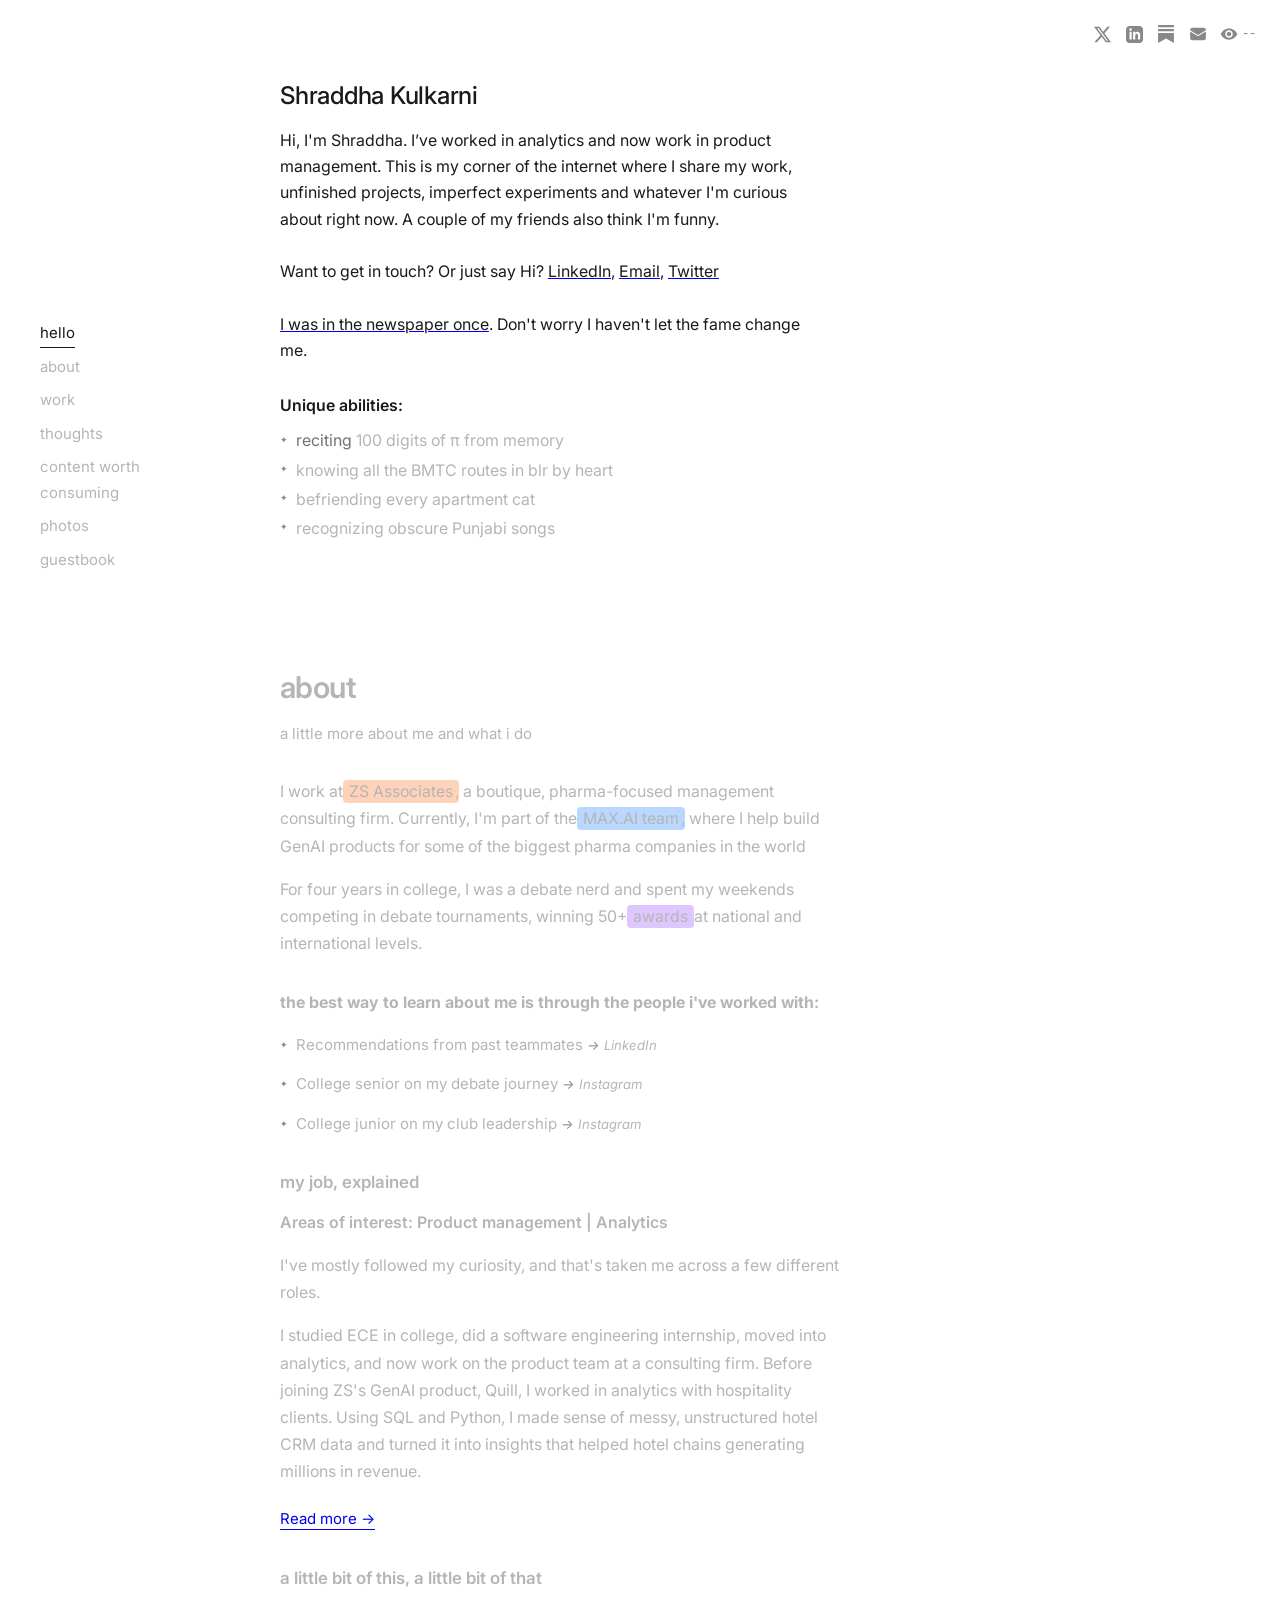
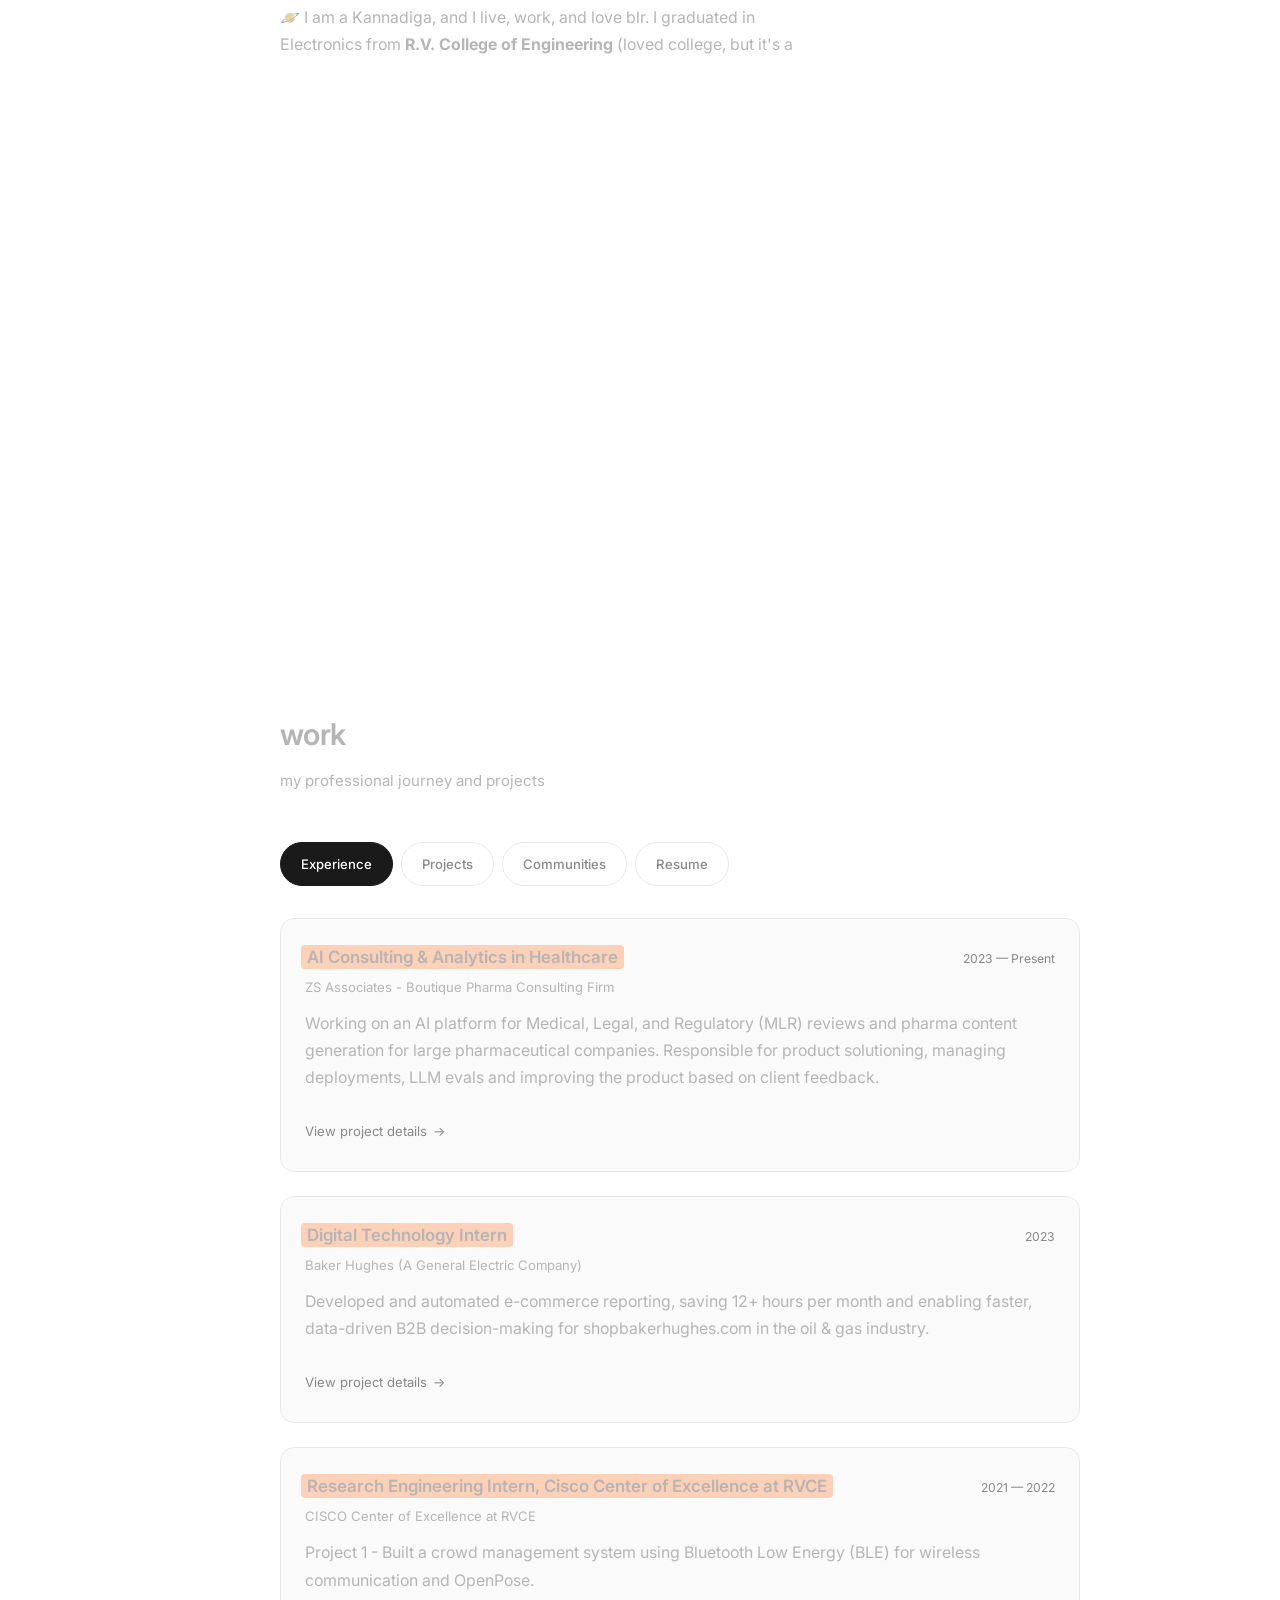
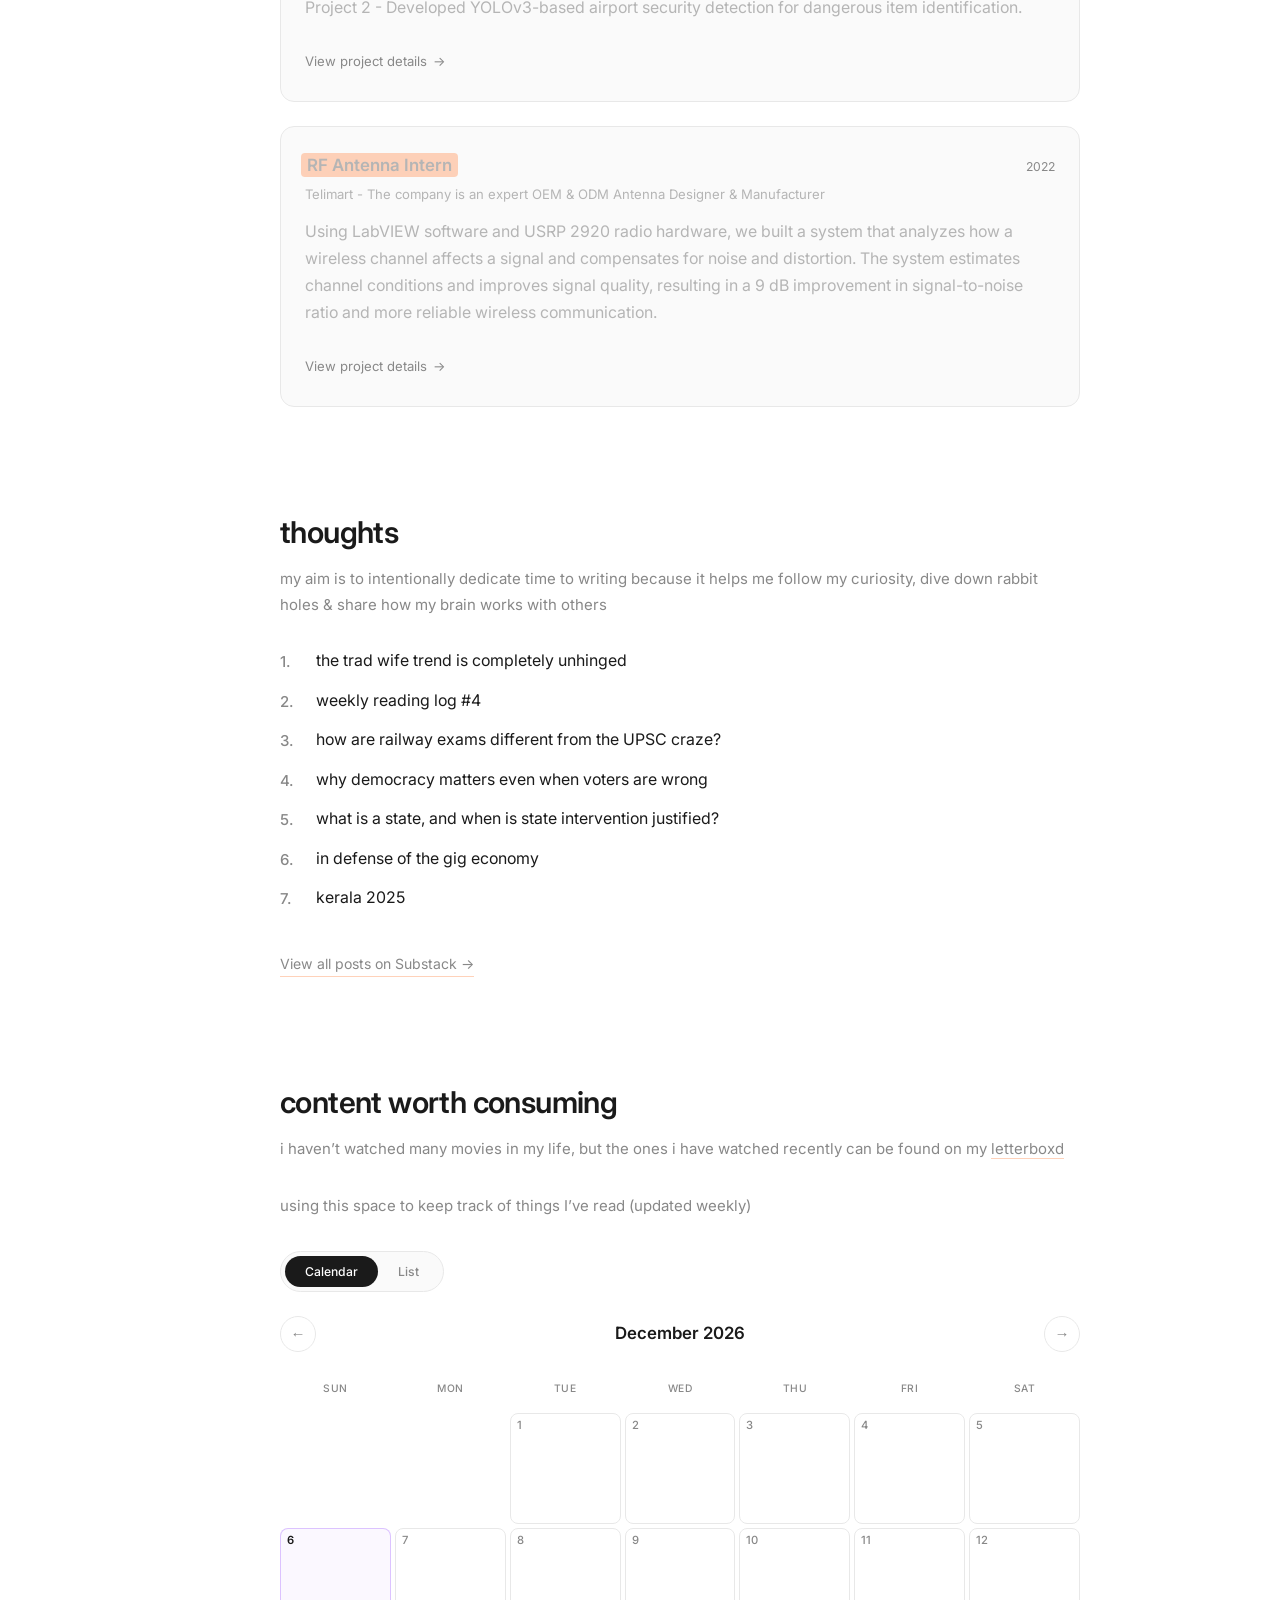
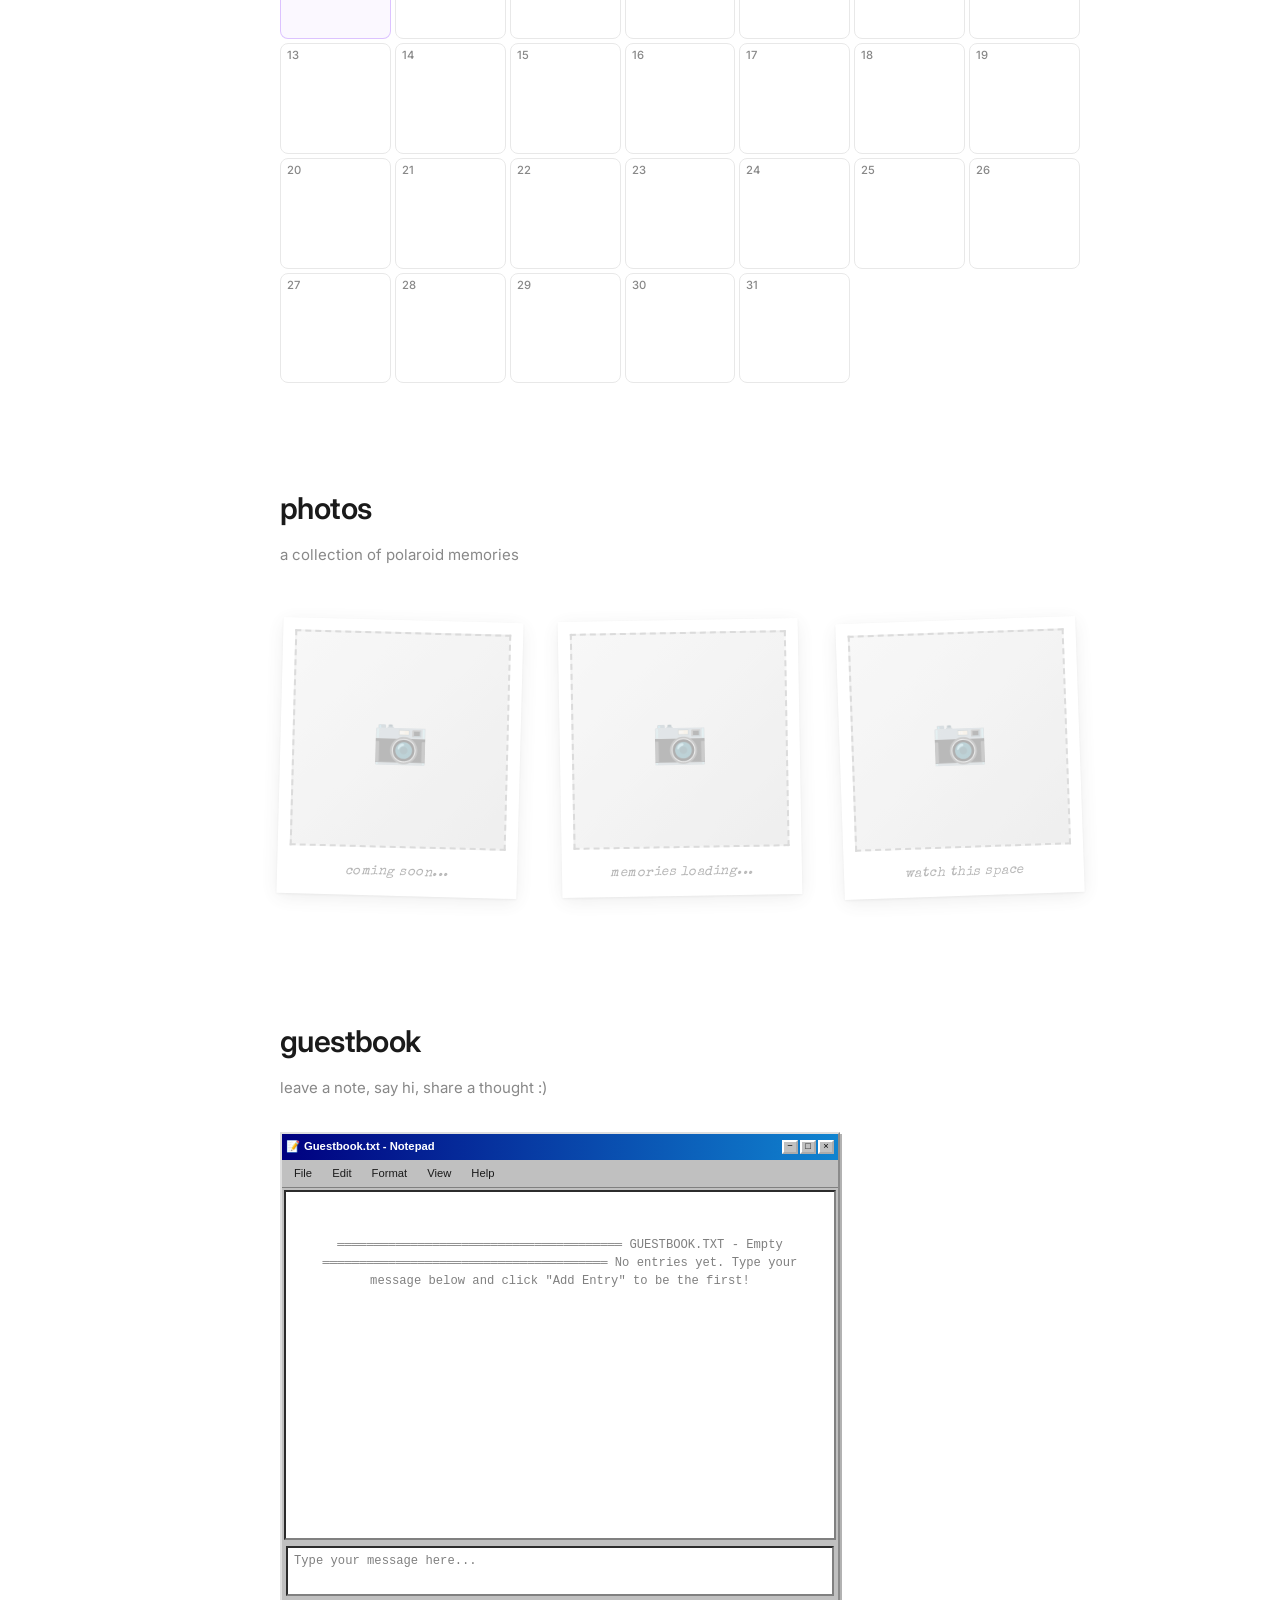
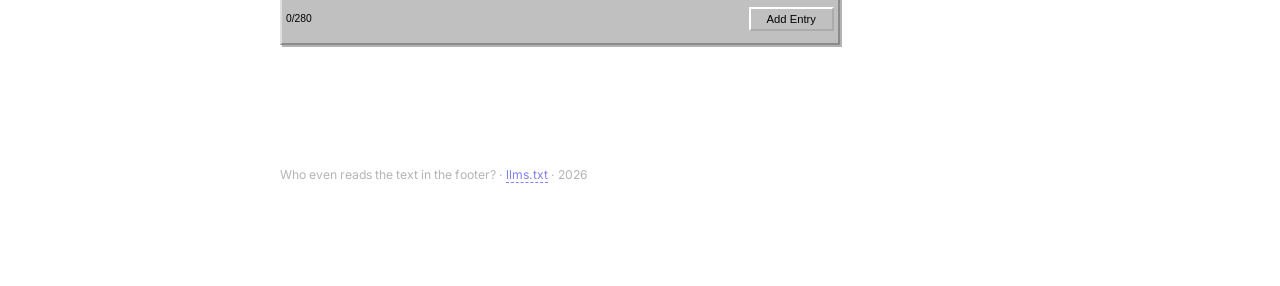
==== commit cebc0516: "Remove recruiting resume line from about section Co-Authored-By: Claude Sonnet 4.6 <noreply@anthropi" ====
--- a/index.html
+++ b/index.html
@@ -142,7 +142,7 @@
                 <ul id="unique-abilities"></ul>
             </div>
 
-            <p id="resume-line" class="resume-line"></p>
+
         </section>
 
         <!-- About Section -->
@@ -177,7 +177,6 @@
                 </div>
 
                 <div class="tab-content hidden" id="tab-projects">
-                    <p class="tab-subtitle">Turning that $20 Claude Code fee into something useful</p>
                     <button id="add-project-btn" class="add-project-btn" style="display:none;" onclick="projectOpenAddModal()">+ Add Project</button>
                     <div id="projects-list" class="project-list">
                         <!-- Loaded from Supabase -->
--- a/styles.css
+++ b/styles.css
@@ -432,13 +432,6 @@
     font-weight: 400;
 }
 
-.tab-subtitle {
-    color: var(--color-text-muted);
-    font-size: 1rem;
-    font-weight: 400;
-    margin-bottom: 20px;
-    margin-top: 0;
-}
 
 /* ===================================
    About Section Content
@@ -1025,16 +1018,17 @@
 
 .content-card {
     padding: 24px;
-    background: var(--color-bg);
+    background: var(--color-card-bg);
     border: 1px solid var(--color-border);
-    border-radius: 12px;
-    transition: border-color 0.2s ease, box-shadow 0.2s ease;
+    border-radius: 14px;
+    transition: box-shadow 0.2s ease, transform 0.2s ease;
 }
 
 .content-card:hover {
-    border-color: var(--color-text-light);
-    box-shadow: 0 4px 20px rgba(0, 0, 0, 0.04);
-}
+    box-shadow: 0 8px 24px rgba(0, 0, 0, 0.10);
+    transform: translateY(-3px) scale(1.01);
+}
+
 
 .card-tag {
     display: inline-block;
@@ -1070,16 +1064,16 @@
 }
 
 .experience-item {
-    padding: 32px;
-    background: var(--color-bg);
+    padding: 24px;
+    background: var(--color-card-bg);
     border: 1px solid var(--color-border);
-    border-radius: 12px;
-    transition: border-color 0.2s ease, box-shadow 0.2s ease;
+    border-radius: 14px;
+    transition: box-shadow 0.2s ease, transform 0.2s ease;
 }
 
 .experience-item:hover {
-    border-color: var(--color-text-light);
-    box-shadow: 0 4px 20px rgba(0, 0, 0, 0.04);
+    box-shadow: 0 8px 24px rgba(0, 0, 0, 0.10);
+    transform: translateY(-3px) scale(1.01);
 }
 
 .experience-header {
@@ -1262,28 +1256,20 @@
     gap: 24px;
 }
 
-/* Nav row: [back]  dots  [Next →] — appears at top and bottom of carousel */
+/* Nav row: centered group of [← Prev] [dots] [Next →] */
 .projects-carousel-nav {
     display: flex;
     align-items: center;
+    justify-content: center;
     gap: 16px;
-    margin-top: 0;
-    margin-bottom: 20px; /* spacing before carousel */
-}
-
-/* Bottom nav gets top spacing instead */
-.projects-carousel-wrapper + .projects-carousel-nav {
-    margin-bottom: 0;
     margin-top: 20px;
 }
 
-/* Dot indicators — flex:1 keeps them centered between both pills */
 .projects-scroll-dots {
     display: flex;
     align-items: center;
     justify-content: center;
     gap: 8px;
-    flex: 1;
 }
 
 .projects-scroll-dot {
@@ -1358,11 +1344,10 @@
     transform: translateX(-4px);
 }
 
-/* visibility:hidden keeps pill space so dots stay centered */
+/* Hide inactive nav button — display:none so the group stays centered */
 .projects-nav-prev.hidden,
 .projects-nav-next.hidden {
-    visibility: hidden;
-    pointer-events: none;
+    display: none;
 }
 
 /* ===================================
@@ -1372,21 +1357,21 @@
 /* Card needs relative positioning so drag handle can be placed absolutely */
 .project-card {
     position: relative;
-    padding: 32px;
-    background: var(--color-bg);
+    padding: 24px;
+    background: var(--color-card-bg);
     border: 1px solid var(--color-border);
-    border-radius: 12px;
-    transition: border-color 0.2s ease, box-shadow 0.2s ease;
+    border-radius: 14px;
+    transition: box-shadow 0.2s ease, transform 0.2s ease;
 }
 
 /* Cards with a drag handle shift content right to make room */
-.project-card[data-project-id] {
+.project-card.is-admin-card {
     padding-left: 44px;
 }
 
 .project-card:hover {
-    border-color: var(--color-text-light);
-    box-shadow: 0 4px 20px rgba(0, 0, 0, 0.04);
+    box-shadow: 0 8px 24px rgba(0, 0, 0, 0.10);
+    transform: translateY(-3px) scale(1.01);
 }
 
 /* Drag handle — 6-dot grip, fades in on card hover */
@@ -1433,13 +1418,13 @@
 }
 
 .project-card h3 {
-    font-size: 1rem;
+    font-size: 1.125rem;
     font-weight: 600;
     margin-bottom: 4px;
 }
 
 .project-brief {
-    font-size: 1rem;
+    font-size: 1.0625rem;
     line-height: 1.7;
     margin-bottom: 16px;
 }
@@ -1460,9 +1445,9 @@
     font-size: 0.8125rem;
     font-weight: 500;
     color: var(--color-text-muted);
-    background: transparent;
+    background: rgba(0, 0, 0, 0.04);
     border: 1px solid var(--color-border);
-    border-radius: 20px;
+    border-radius: 999px;
     text-decoration: none;
     transition: all 0.2s ease;
 }
@@ -1544,10 +1529,10 @@
     padding: 4px 12px;
     font-size: 0.75rem;
     font-weight: 500;
-    border-radius: 6px;
+    border-radius: 999px;
     cursor: pointer;
     transition: all 0.2s ease;
-    background: transparent;
+    background: rgba(0, 0, 0, 0.03);
 }
 
 .project-edit-btn {
@@ -1578,7 +1563,7 @@
     color: #fff;
     background: #1a1a1a;
     border: none;
-    border-radius: 8px;
+    border-radius: 999px;
     cursor: pointer;
     transition: all 0.2s ease;
     margin-bottom: 24px;
@@ -1641,7 +1626,7 @@
     }
 
     .project-card h3 {
-        font-size: 1rem;
+        font-size: 0.9375rem;
     }
 
     .project-brief {
@@ -3637,7 +3622,7 @@
     font-family: var(--font-body);
     font-size: 0.8125rem;
     font-weight: 500;
-    border-radius: 6px;
+    border-radius: 999px;
     cursor: pointer;
     transition: all 0.2s ease;
 }
@@ -3653,12 +3638,13 @@
 }
 
 .btn-secondary {
-    background: transparent;
+    background: rgba(0, 0, 0, 0.04);
     color: var(--color-text);
     border: 1px solid var(--color-border);
 }
 
 .btn-secondary:hover {
+    background: rgba(0, 0, 0, 0.07);
     border-color: var(--color-text-muted);
 }
 
@@ -4034,7 +4020,9 @@
         left: 0;
         width: 100%;
         height: 100%;
-        background: var(--color-bg);
+        background: rgba(255, 255, 255, 0.82);
+        -webkit-backdrop-filter: blur(20px) saturate(180%);
+        backdrop-filter: blur(20px) saturate(180%);
         z-index: 300;
         /* Top: clear hamburger button + safe area. Bottom: clear home indicator */
         padding: max(100px, calc(env(safe-area-inset-top, 0px) + 72px)) 32px max(40px, calc(env(safe-area-inset-bottom, 0px) + 20px));
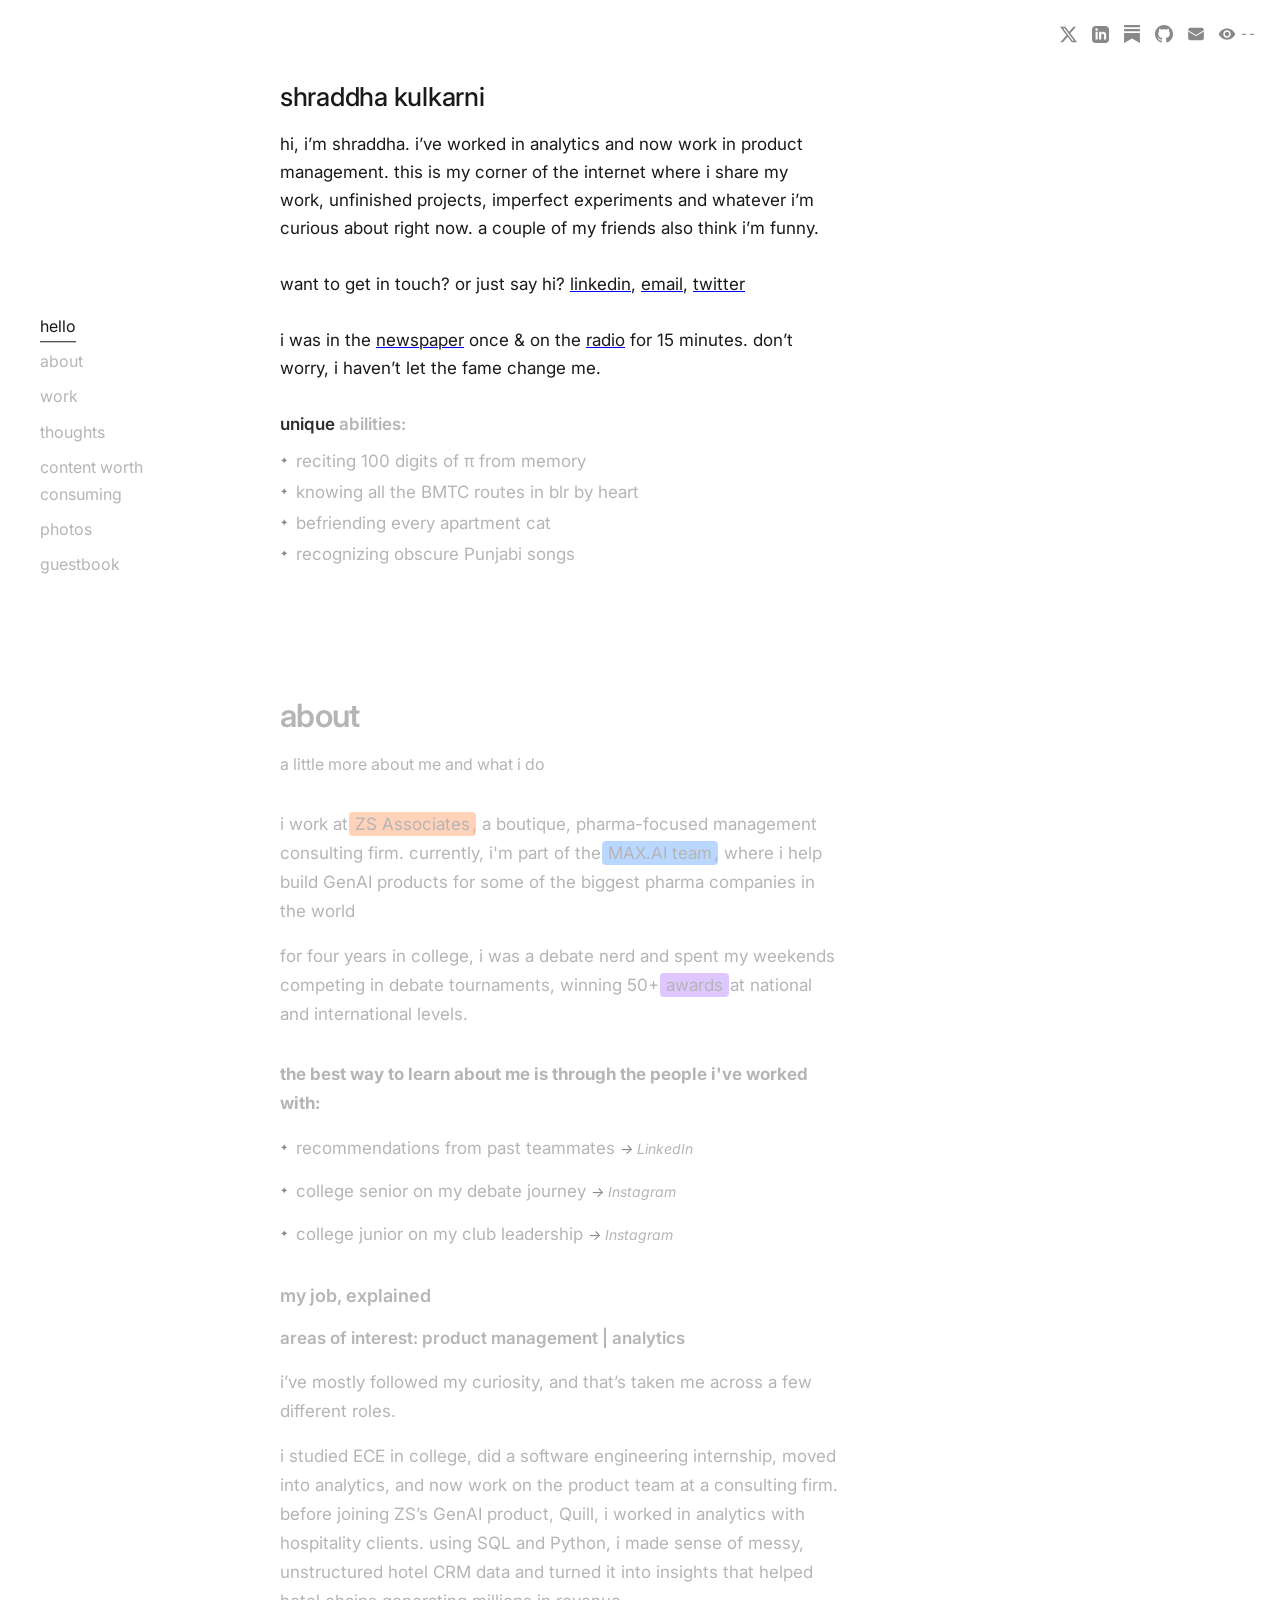
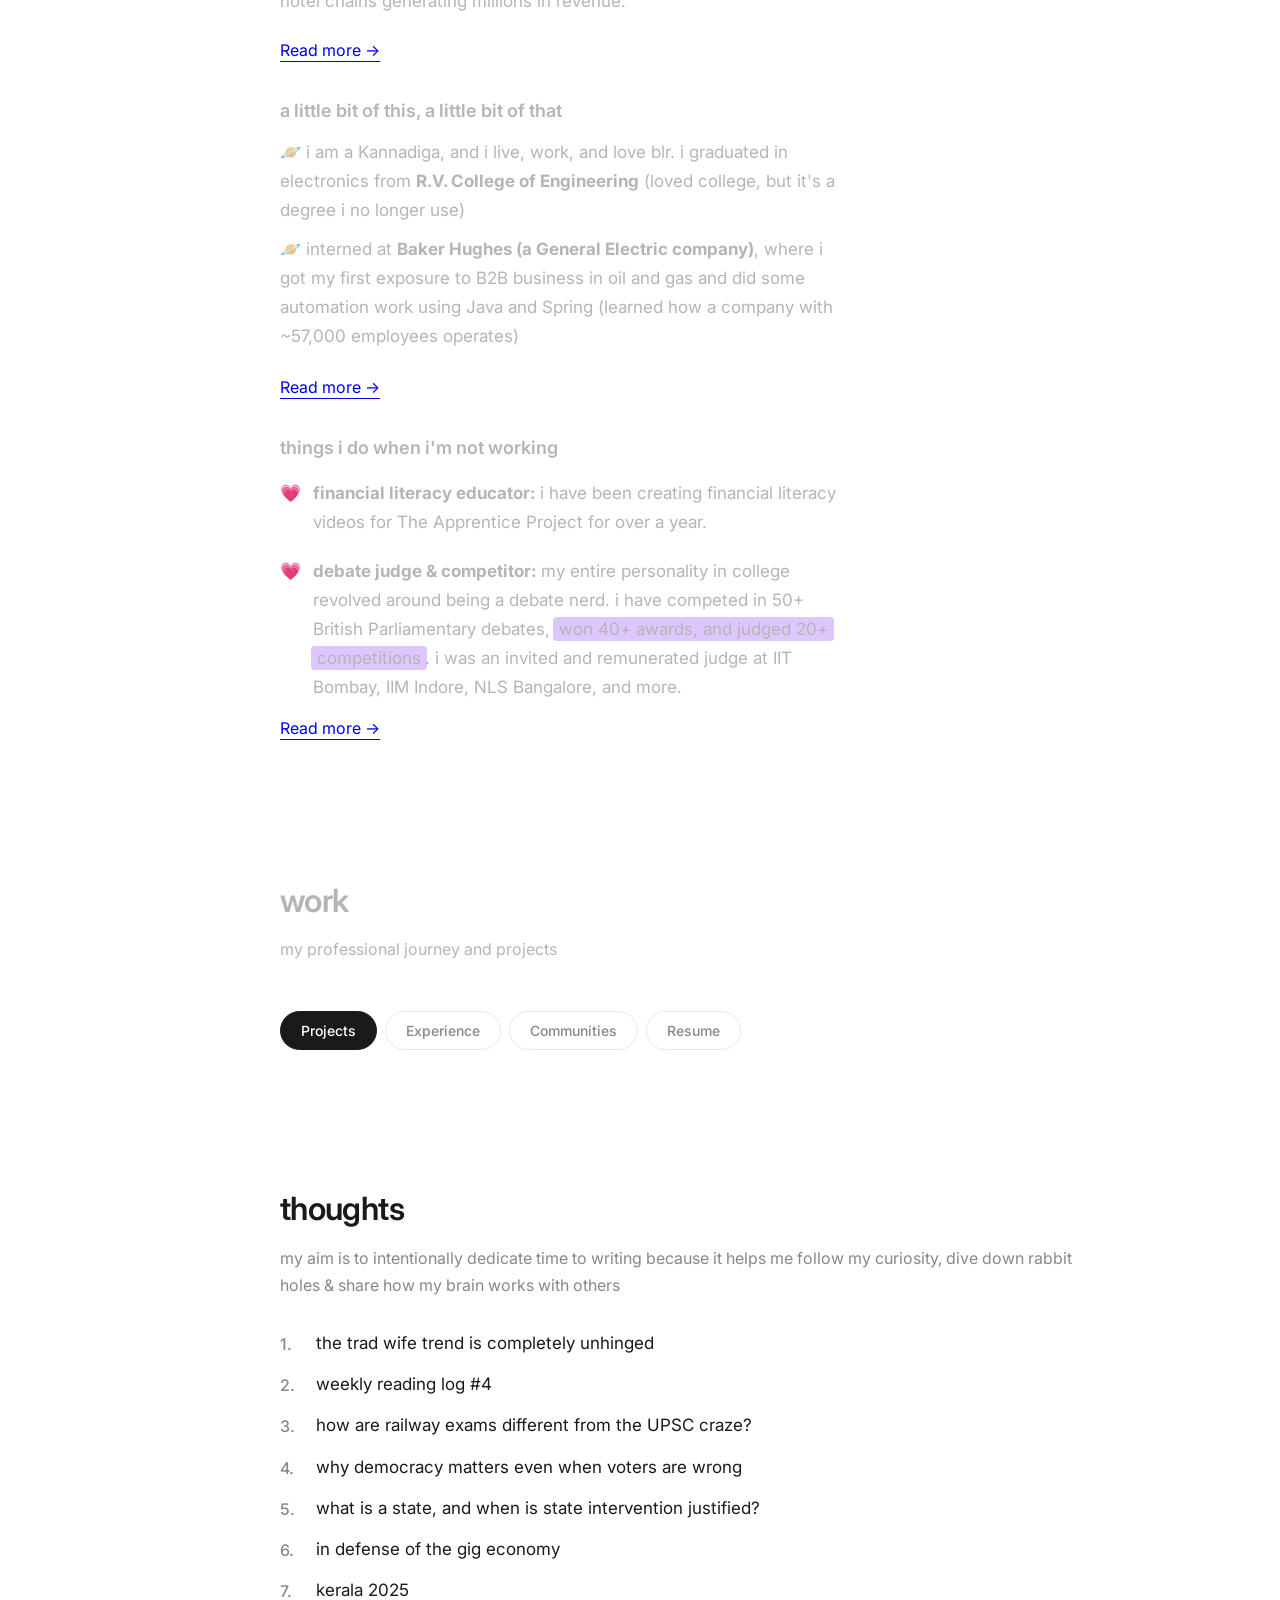
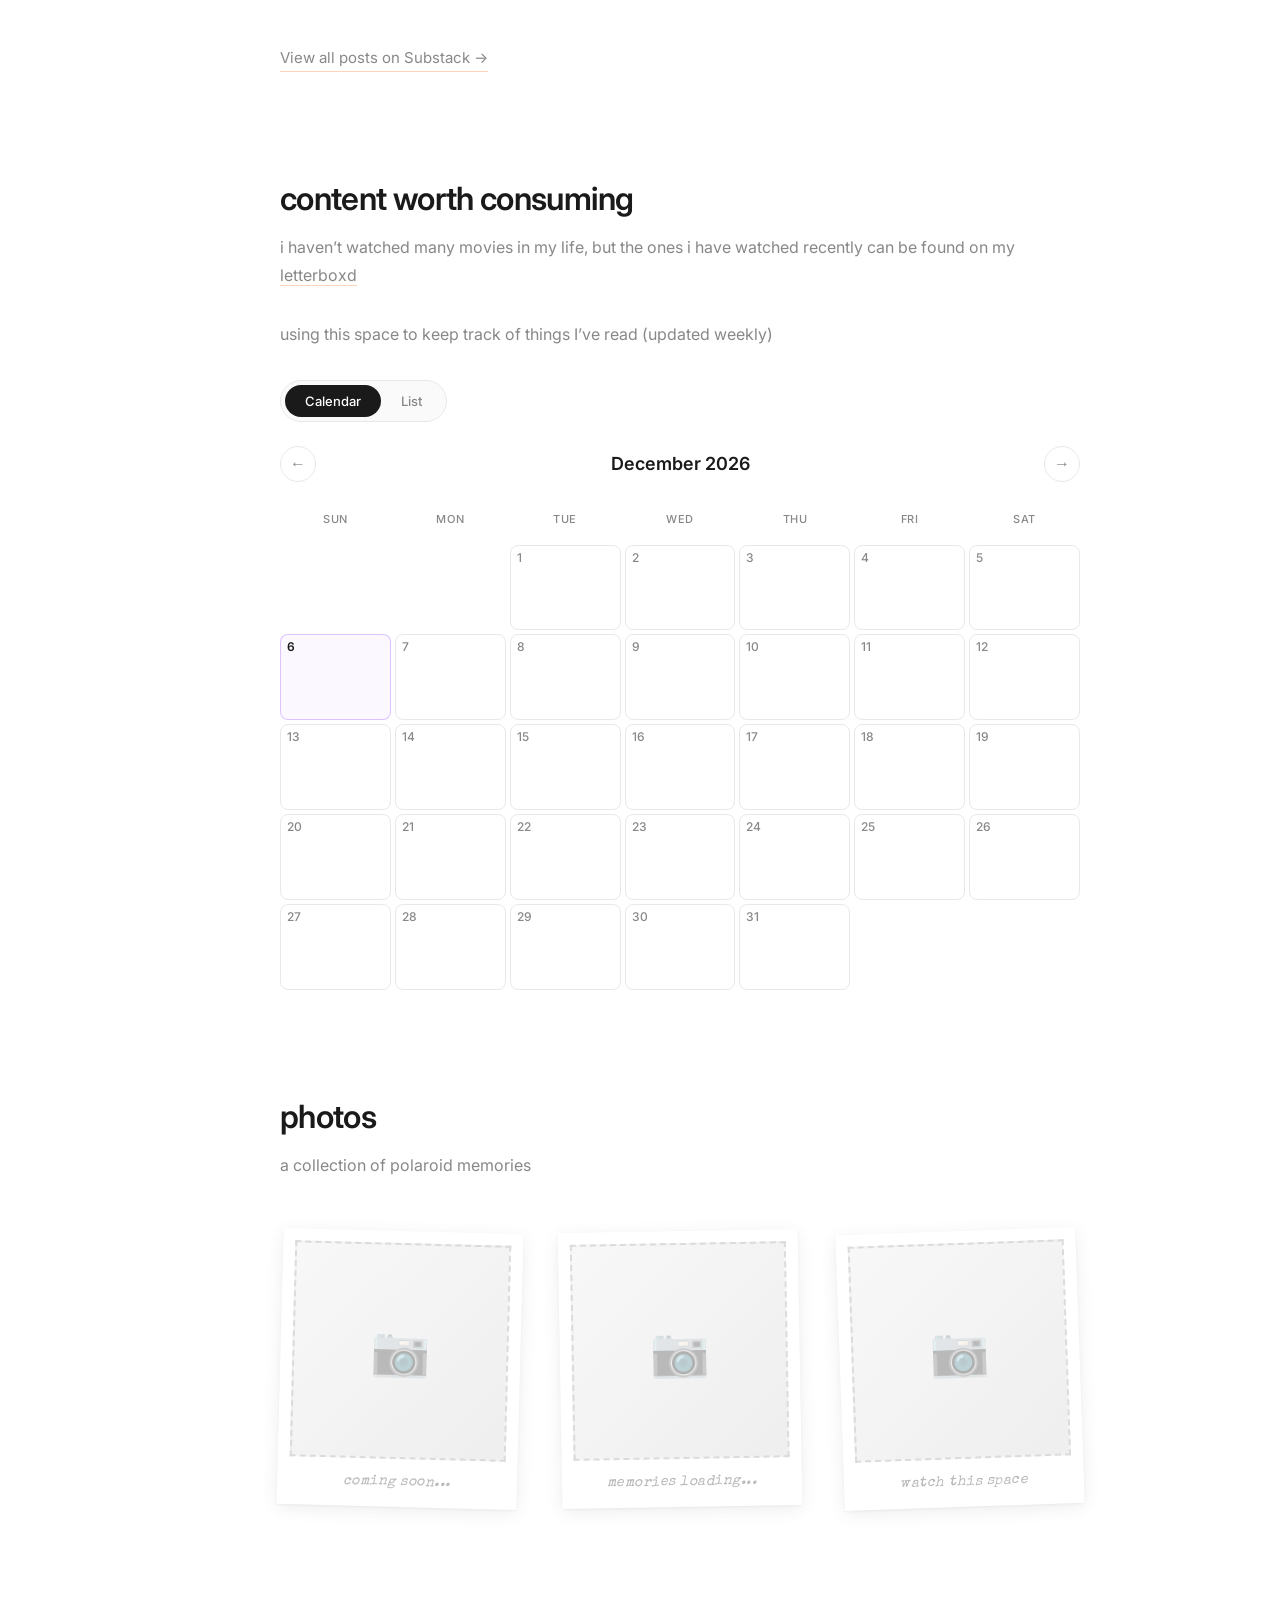
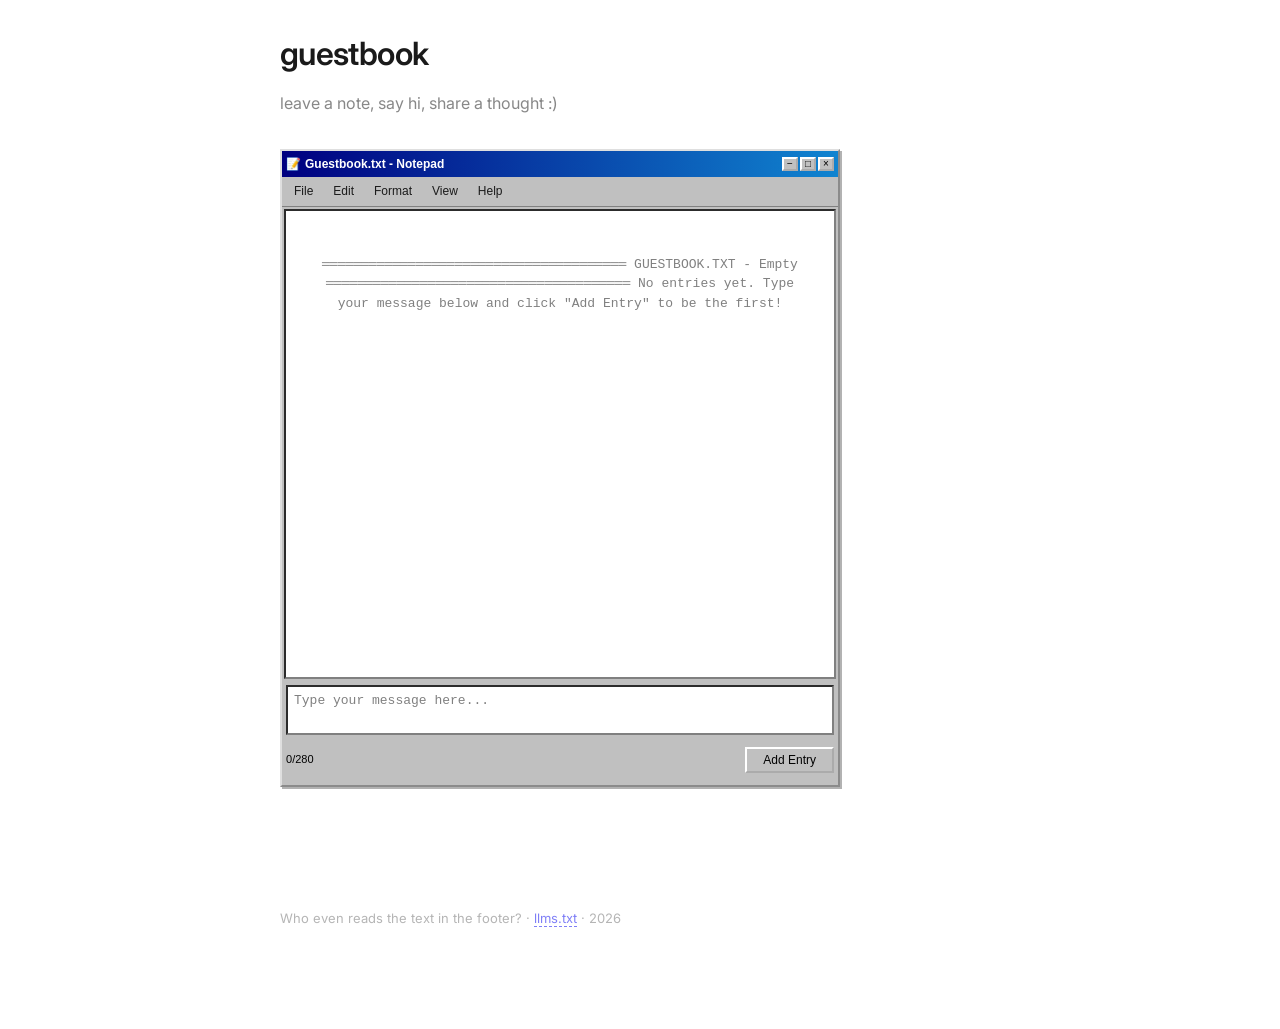
==== commit 41701150: "Add hover preview for projects: floating card on desktop, bottom sheet on mobile - New preview_image" ====
--- a/index.html
+++ b/index.html
@@ -92,6 +92,9 @@
         <a id="social-substack" href="#" target="_blank" rel="noopener noreferrer" aria-label="Substack">
             <svg viewBox="0 0 24 24" fill="currentColor"><path d="M22.539 8.242H1.46V5.406h21.08v2.836zM1.46 10.812V24L12 18.11 22.54 24V10.812H1.46zM22.54 0H1.46v2.836h21.08V0z"/></svg>
         </a>
+        <a id="social-github" href="#" target="_blank" rel="noopener noreferrer" aria-label="GitHub">
+            <svg viewBox="0 0 24 24" fill="currentColor"><path d="M12 0C5.37 0 0 5.37 0 12c0 5.31 3.435 9.795 8.205 11.385.6.105.825-.255.825-.57 0-.285-.015-1.23-.015-2.235-3.015.555-3.795-.735-4.035-1.41-.135-.345-.72-1.41-1.23-1.695-.42-.225-1.02-.78-.015-.795.945-.015 1.62.87 1.845 1.23 1.08 1.815 2.805 1.305 3.495.99.105-.78.42-1.305.765-1.605-2.67-.3-5.46-1.335-5.46-5.925 0-1.305.465-2.385 1.23-3.225-.12-.3-.54-1.53.12-3.18 0 0 1.005-.315 3.3 1.23.96-.27 1.98-.405 3-.405s2.04.135 3 .405c2.295-1.56 3.3-1.23 3.3-1.23.66 1.65.24 2.88.12 3.18.765.84 1.23 1.905 1.23 3.225 0 4.605-2.805 5.625-5.475 5.925.435.375.81 1.095.81 2.22 0 1.605-.015 2.895-.015 3.3 0 .315.225.69.825.57A12.02 12.02 0 0024 12c0-6.63-5.37-12-12-12z"/></svg>
+        </a>
         <a id="social-email" href="#" aria-label="Email">
             <svg viewBox="0 0 24 24" fill="currentColor"><path d="M1.5 8.67v8.58a3 3 0 003 3h15a3 3 0 003-3V8.67l-8.928 5.493a3 3 0 01-3.144 0L1.5 8.67z"/><path d="M22.5 6.908V6.75a3 3 0 00-3-3h-15a3 3 0 00-3 3v.158l9.714 5.978a1.5 1.5 0 001.572 0L22.5 6.908z"/></svg>
         </a>
@@ -138,7 +141,7 @@
             <p id="contact-line" class="contact-line"></p>
 
             <div class="unique-abilities">
-                <h2>Unique abilities:</h2>
+                <h2>unique abilities:</h2>
                 <ul id="unique-abilities"></ul>
             </div>
 
@@ -164,19 +167,19 @@
             <!-- Tab Navigation -->
             <div class="tabs-container">
                 <div class="tabs">
-                    <button class="tab active" data-tab="experience">Experience</button>
-                    <button class="tab" data-tab="projects">Projects</button>
+                    <button class="tab active" data-tab="projects">Projects</button>
+                    <button class="tab" data-tab="experience">Experience</button>
                     <button class="tab" data-tab="communities">Communities</button>
-                    <a id="resume-tab-link" href="#" target="_blank" rel="noopener noreferrer" class="tab tab-link">Resume</a>
-                </div>
-
-                <div class="tab-content" id="tab-experience">
+                    <button id="resume-tab-link" class="tab tab-link" onclick="window.open(RESUME_URL,'_blank')">Resume</button>
+                </div>
+
+                <div class="tab-content hidden" id="tab-experience">
                     <div id="experiences-list" class="experience-list">
                         <!-- Loaded from content.js -->
                     </div>
                 </div>
 
-                <div class="tab-content hidden" id="tab-projects">
+                <div class="tab-content" id="tab-projects">
                     <button id="add-project-btn" class="add-project-btn" style="display:none;" onclick="projectOpenAddModal()">+ Add Project</button>
                     <div id="projects-list" class="project-list">
                         <!-- Loaded from Supabase -->
@@ -474,6 +477,15 @@
                     <option value="lavender">Lavender</option>
                 </select>
             </div>
+            <div class="form-group">
+                <label for="project-preview-image">Preview Image <span class="field-hint">(shown on hover)</span></label>
+                <input type="file" id="project-preview-image" accept="image/*">
+                <div id="project-preview-thumb" class="preview-thumb" style="display:none;">
+                    <img id="project-preview-thumb-img" src="" alt="Preview thumbnail">
+                    <button type="button" id="project-preview-remove" class="preview-remove-btn">&times; Remove</button>
+                </div>
+                <input type="hidden" id="project-preview-url">
+            </div>
             <div class="modal-actions">
                 <button type="button" id="project-cancel" class="btn-secondary" onclick="projectCloseModal()">Cancel</button>
                 <button type="button" id="project-save" class="btn-primary" onclick="window.projectSaveItem()">Save Project</button>
--- a/styles.css
+++ b/styles.css
@@ -44,8 +44,10 @@
 
 html {
     scroll-behavior: smooth;
-    font-size: clamp(15px, 1vw, 18px);
-    overflow-x: hidden;
+    font-size: clamp(16px, 1.1vw, 19px);
+    overflow-x: clip;
+    -webkit-text-size-adjust: 100%; /* Prevent iOS from auto-scaling text */
+    text-size-adjust: 100%;
 }
 
 body {
@@ -514,7 +516,7 @@
     position: relative;
     padding-left: 20px;
     margin-bottom: 14px;
-    font-size: 1rem;
+    font-size: 1.0625rem;
     line-height: 1.7;
 }
 
@@ -860,20 +862,22 @@
     background: var(--highlight-lavender);
 }
 
-.highlight:hover {
-    transform: scale(1.02);
-}
-
-.highlight.peach:hover {
-    background: var(--highlight-peach-hover);
-}
-
-.highlight.blue:hover {
-    background: var(--highlight-blue-hover);
-}
-
-.highlight.lavender:hover {
-    background: var(--highlight-lavender-hover);
+@media (hover: hover) {
+    .highlight:hover {
+        transform: scale(1.02);
+    }
+
+    .highlight.peach:hover {
+        background: var(--highlight-peach-hover);
+    }
+
+    .highlight.blue:hover {
+        background: var(--highlight-blue-hover);
+    }
+
+    .highlight.lavender:hover {
+        background: var(--highlight-lavender-hover);
+    }
 }
 
 .highlight-link {
@@ -889,9 +893,11 @@
     -webkit-box-decoration-break: clone;
 }
 
-.highlight-link:hover {
-    background: var(--highlight-yellow-hover);
-    transform: scale(1.02);
+@media (hover: hover) {
+    .highlight-link:hover {
+        background: var(--highlight-yellow-hover);
+        transform: scale(1.02);
+    }
 }
 
 .highlight-link.pink {
@@ -980,6 +986,7 @@
     border-radius: 100px;
     cursor: pointer;
     transition: all 0.2s ease;
+    touch-action: manipulation; /* prevent iOS double-tap zoom */
 }
 
 .tab:hover {
@@ -995,6 +1002,8 @@
 
 .tab-link {
     text-decoration: none;
+    display: inline-flex;
+    align-items: center;
 }
 
 .tab-content {
@@ -1024,9 +1033,11 @@
     transition: box-shadow 0.2s ease, transform 0.2s ease;
 }
 
-.content-card:hover {
-    box-shadow: 0 8px 24px rgba(0, 0, 0, 0.10);
-    transform: translateY(-3px) scale(1.01);
+@media (hover: hover) {
+    .content-card:hover {
+        box-shadow: 0 8px 24px rgba(0, 0, 0, 0.10);
+        transform: translateY(-3px) scale(1.01);
+    }
 }
 
 
@@ -1071,9 +1082,11 @@
     transition: box-shadow 0.2s ease, transform 0.2s ease;
 }
 
-.experience-item:hover {
-    box-shadow: 0 8px 24px rgba(0, 0, 0, 0.10);
-    transform: translateY(-3px) scale(1.01);
+@media (hover: hover) {
+    .experience-item:hover {
+        box-shadow: 0 8px 24px rgba(0, 0, 0, 0.10);
+        transform: translateY(-3px) scale(1.01);
+    }
 }
 
 .experience-header {
@@ -1369,9 +1382,153 @@
     padding-left: 44px;
 }
 
-.project-card:hover {
-    box-shadow: 0 8px 24px rgba(0, 0, 0, 0.10);
-    transform: translateY(-3px) scale(1.01);
+@media (hover: hover) {
+    .project-card:hover {
+        box-shadow: 0 8px 24px rgba(0, 0, 0, 0.10);
+        transform: translateY(-3px) scale(1.01);
+    }
+}
+
+/* ---- Project hover preview card (desktop) ---- */
+.project-preview-card {
+    position: fixed;
+    z-index: 200;
+    width: 280px;
+    border-radius: 12px;
+    overflow: hidden;
+    background: var(--color-card-bg);
+    border: 1px solid var(--color-border);
+    box-shadow: 0 12px 40px rgba(0, 0, 0, 0.14);
+    opacity: 0;
+    pointer-events: none;
+    transform: translateY(8px) scale(0.97);
+    transition: opacity 0.18s ease, transform 0.18s ease;
+}
+
+.project-preview-card.visible {
+    opacity: 1;
+    transform: translateY(0) scale(1);
+}
+
+.project-preview-card img {
+    width: 100%;
+    height: auto;
+    display: block;
+}
+
+/* ---- Mobile preview bottom sheet ---- */
+.project-preview-backdrop {
+    position: fixed;
+    inset: 0;
+    z-index: 390;
+    background: rgba(0, 0, 0, 0.35);
+    opacity: 0;
+    pointer-events: none;
+    transition: opacity 0.25s ease;
+}
+
+.project-preview-backdrop.visible {
+    opacity: 1;
+    pointer-events: auto;
+}
+
+.project-preview-sheet {
+    position: fixed;
+    bottom: 0;
+    left: 0;
+    right: 0;
+    z-index: 400;
+    background: var(--color-card-bg);
+    border-top: 1px solid var(--color-border);
+    border-radius: 16px 16px 0 0;
+    padding: 16px 16px calc(16px + env(safe-area-inset-bottom, 0px));
+    transform: translateY(100%);
+    transition: transform 0.3s ease;
+}
+
+.project-preview-sheet.visible {
+    transform: translateY(0);
+}
+
+.project-preview-sheet .preview-sheet-close {
+    display: flex;
+    margin-left: auto;
+    margin-bottom: 12px;
+    background: none;
+    border: none;
+    font-size: 1.4rem;
+    line-height: 1;
+    color: var(--color-text-muted);
+    cursor: pointer;
+    padding: 4px 8px;
+}
+
+.project-preview-sheet .preview-sheet-img {
+    width: 100%;
+    height: auto;
+    border-radius: 8px;
+    display: block;
+    margin-bottom: 12px;
+}
+
+.project-preview-sheet .preview-sheet-details-btn {
+    display: inline-flex;
+    align-items: center;
+    gap: 6px;
+    padding: 8px 18px;
+    background: none;
+    border: 1px solid var(--color-border);
+    border-radius: 999px;
+    font-size: 0.875rem;
+    color: var(--color-text);
+    cursor: pointer;
+    transition: border-color 0.2s ease;
+}
+
+.project-preview-sheet .preview-sheet-details-btn:hover {
+    border-color: var(--color-text);
+}
+
+/* ---- Admin modal: preview image thumbnail ---- */
+.preview-thumb {
+    display: flex;
+    align-items: center;
+    gap: 12px;
+    margin-top: 10px;
+    padding: 8px;
+    background: rgba(0, 0, 0, 0.03);
+    border: 1px solid var(--color-border);
+    border-radius: 8px;
+}
+
+.preview-thumb img {
+    width: 80px;
+    height: 56px;
+    object-fit: cover;
+    border-radius: 6px;
+    flex-shrink: 0;
+}
+
+.preview-remove-btn {
+    background: none;
+    border: 1px solid #e75480;
+    color: #e75480;
+    border-radius: 999px;
+    padding: 3px 10px;
+    font-size: 0.75rem;
+    cursor: pointer;
+    transition: background 0.2s ease;
+}
+
+.preview-remove-btn:hover {
+    background: #e75480;
+    color: #fff;
+}
+
+.field-hint {
+    font-size: 0.75rem;
+    color: var(--color-text-muted);
+    font-weight: normal;
 }
 
 /* Drag handle — 6-dot grip, fades in on card hover */
@@ -1621,10 +1778,6 @@
 
 /* Mobile responsive */
 @media (max-width: 480px) {
-    .project-card {
-        padding: 20px;
-    }
-
     .project-card h3 {
         font-size: 0.9375rem;
     }
@@ -1816,6 +1969,35 @@
     font-size: 0.9375rem;
 }
 
+/* Skeleton loader for thoughts while RSS fetches */
+.skeleton-line {
+    display: block;
+    border-radius: 4px;
+    background: linear-gradient(90deg, var(--color-border) 25%, #e8e8e8 50%, var(--color-border) 75%);
+    background-size: 200% 100%;
+    animation: skeleton-shimmer 1.4s ease infinite;
+}
+
+.skeleton-title {
+    width: 75%;
+    height: 1em;
+    margin-bottom: 6px;
+}
+
+.skeleton-date {
+    width: 30%;
+    height: 0.75em;
+}
+
+.thoughts-skeleton {
+    opacity: 0.7;
+}
+
+@keyframes skeleton-shimmer {
+    0%   { background-position: 200% 0; }
+    100% { background-position: -200% 0; }
+}
+
 .thoughts-posts-list {
     list-style: none;
     padding: 0;
@@ -2101,7 +2283,7 @@
 @media (max-width: 600px) {
     /* Slightly larger base font for comfortable reading on phones */
     html {
-        font-size: 16px;
+        font-size: 17px;
     }
 
     /* Nav refinements for smaller screens */
@@ -2199,20 +2381,31 @@
         margin-bottom: 16px;
     }
 
-    /* Tabs */
+    /* Tabs — fit all on one line */
     .tabs {
         gap: 6px;
-        flex-wrap: wrap;
+        flex-wrap: nowrap;
+        overflow-x: auto;
+        -webkit-overflow-scrolling: touch;
+        scrollbar-width: none;
+        padding-bottom: 4px; /* avoid clipping pill shadow */
+    }
+
+    .tabs::-webkit-scrollbar {
+        display: none;
     }
 
     .tab {
-        padding: 10px 16px;
-        font-size: 0.875rem;
+        padding: 6px 10px;
+        font-size: 0.8rem;
         min-height: 44px;
+        flex-shrink: 0;
+        white-space: nowrap;
     }
 
     /* Experience cards */
-    .experience-item {
+    .experience-item,
+    .project-card {
         padding: 20px;
     }
 
@@ -2222,8 +2415,10 @@
         margin-bottom: 8px;
     }
 
-    .experience-header h3 {
-        font-size: 0.9375rem;
+    .experience-header h3,
+    .project-card h3,
+    .content-card h3 {
+        font-size: 0.875rem;
     }
 
     .experience-date {
@@ -2234,8 +2429,9 @@
         font-size: 0.8125rem;
     }
 
-    .experience-brief {
-        font-size: 0.9375rem;
+    .experience-brief,
+    .project-brief {
+        font-size: 0.875rem;
         line-height: 1.7;
     }
 
@@ -2277,7 +2473,7 @@
     /* Community cards */
     .community-expanded p,
     .community-brief {
-        font-size: 0.9375rem;
+        font-size: 0.875rem;
         line-height: 1.7;
     }
 
@@ -2594,6 +2790,9 @@
     min-height: 28px;
     padding: 4px;
     letter-spacing: 0.5px;
+    word-wrap: break-word;
+    overflow-wrap: break-word;
+    white-space: normal;
 }
 
 /* Empty Polaroid Placeholder */
@@ -2641,6 +2840,9 @@
     outline: none;
     cursor: text;
     letter-spacing: 0.5px;
+    word-wrap: break-word;
+    overflow-wrap: break-word;
+    white-space: normal;
 }
 
 /* Hide caption display when admin input is shown */
@@ -2656,6 +2858,42 @@
 .polaroid-caption::placeholder {
     color: #aaa;
     font-style: italic;
+}
+
+/* Drag handle on polaroid (admin only) */
+.polaroid-drag-handle {
+    position: absolute;
+    top: 8px;
+    left: 8px;
+    cursor: grab;
+    font-size: 1.1rem;
+    opacity: 0;
+    transition: opacity 0.2s ease;
+    z-index: 10;
+    user-select: none;
+    color: #555;
+    line-height: 1;
+}
+
+.polaroid:hover .polaroid-drag-handle {
+    opacity: 0.6;
+}
+
+.polaroid-drag-handle:hover {
+    opacity: 1 !important;
+}
+
+.polaroid-drag-handle:active {
+    cursor: grabbing;
+}
+
+.polaroid.sortable-ghost {
+    opacity: 0.3;
+}
+
+.polaroid.sortable-chosen {
+    opacity: 0.8;
+    box-shadow: 0 8px 30px rgba(0,0,0,0.2);
 }
 
 /* Delete button on polaroid */
@@ -2863,7 +3101,7 @@
 /* Responsive adjustments */
 @media (max-width: 600px) {
     .polaroid-gallery {
-        grid-template-columns: repeat(auto-fill, minmax(160px, 1fr));
+        grid-template-columns: repeat(auto-fill, minmax(140px, 1fr));
         gap: 24px;
     }
 
@@ -3017,11 +3255,11 @@
     display: grid;
     grid-template-columns: repeat(7, 1fr);
     gap: 4px;
+    /* Fill available viewport height — ~385px is overhead above the grid */
+    grid-auto-rows: clamp(60px, calc((100vh - 385px) / 6), 120px);
 }
 
 .calendar-day {
-    aspect-ratio: 1;
-    min-height: 60px;
     padding: 6px;
     background: var(--color-bg);
     border: 1px solid var(--color-border);
@@ -3425,8 +3663,8 @@
     position: absolute;
     top: 24px;
     right: 24px;
-    width: 32px;
-    height: 32px;
+    width: 44px;
+    height: 44px;
     display: flex;
     align-items: center;
     justify-content: center;
@@ -3447,7 +3685,7 @@
     font-weight: 600;
     color: var(--color-text);
     margin-bottom: 24px;
-    padding-right: 40px;
+    padding-right: 48px;
 }
 
 .panel-items {
@@ -3653,8 +3891,8 @@
     position: absolute;
     top: 16px;
     right: 16px;
-    width: 32px;
-    height: 32px;
+    width: 44px;
+    height: 44px;
     display: flex;
     align-items: center;
     justify-content: center;
@@ -4099,7 +4337,6 @@
         padding: max(80px, calc(env(safe-area-inset-top, 0px) + 72px)) 24px calc(100px + env(safe-area-inset-bottom, 0px));
         max-width: 100vw;
         width: 100%;
-        overflow-x: hidden;
         box-sizing: border-box;
     }
 
@@ -4211,8 +4448,12 @@
 
     /* Calendar mobile adjustments */
     .calendar-day {
-        min-height: 50px;
         padding: 4px;
+    }
+
+    .calendar-grid {
+        /* On mobile, calendar fills width — row = (100vw - 32px padding - 6 gaps) / 7 */
+        grid-auto-rows: calc((100vw - 32px - 6 * 4px) / 7);
     }
 
     .calendar-day-number {
@@ -4228,9 +4469,14 @@
         font-size: 0.625rem;
     }
 
-    /* Hide tooltip on mobile - use tap instead */
-    .calendar-day-tooltip {
-        display: none;
+    /* Tooltip on mobile: hide hover trigger, show on tap via JS class */
+    .calendar-day:hover .calendar-day-tooltip {
+        opacity: 0;
+        visibility: hidden;
+    }
+    .calendar-day.tooltip-active .calendar-day-tooltip {
+        opacity: 1;
+        visibility: visible;
     }
 
     /* Date-grouped list view on mobile */
@@ -4280,6 +4526,7 @@
 
     .panel-date {
         font-size: 1.125rem;
+        padding-right: 0;
     }
 
     /* Full-screen modal on mobile */
@@ -4331,7 +4578,7 @@
     }
 
     .detail-content {
-        padding: 32px 20px 60px;
+        padding: 32px 20px 40px;
     }
 
     .detail-meta {
@@ -4397,15 +4644,19 @@
 /* Extra small screens (375px and below) */
 @media (max-width: 375px) {
     html {
-        font-size: 15px;
+        font-size: 16px;
     }
 
     .main-content {
-        padding: max(80px, calc(env(safe-area-inset-top, 0px) + 72px)) 16px calc(100px + env(safe-area-inset-bottom, 0px));
-    }
-
-    .calendar-day {
-        min-height: 40px;
+        padding: max(72px, calc(env(safe-area-inset-top, 0px) + 64px)) 16px calc(100px + env(safe-area-inset-bottom, 0px));
+    }
+
+    .detail-content {
+        padding: 24px 16px 32px;
+    }
+
+    .calendar-grid {
+        grid-auto-rows: calc((100vw - 32px - 6 * 4px) / 7);
     }
 
     /* Typography - scaled for small phones */
@@ -4430,7 +4681,9 @@
     .about-content p,
     .about-subsection p,
     .experience-brief,
+    .project-brief,
     .community-brief,
+    .content-card h3,
     .experience-expanded p,
     .experience-expanded li,
     .community-expanded p,
@@ -4464,17 +4717,9 @@
     }
 
     /* Tabs stack vertically */
-    .tabs {
-        flex-direction: column;
-        gap: 6px;
-    }
-
     .tab {
-        width: 100%;
-        text-align: center;
-        padding: 12px 14px;
-        font-size: 0.875rem;
-        min-height: 44px;
+        padding: 8px 12px;
+        font-size: 0.8125rem;
     }
 
     /* Category pills */
@@ -4483,7 +4728,7 @@
     }
 
     .category-pill {
-        flex: 1 1 45%;
+        flex: 1 1 calc(50% - 4px);
         justify-content: center;
         min-height: 44px;
         font-size: 0.875rem;
@@ -4491,15 +4736,14 @@
 
     /* Cards - consistent padding */
     .experience-item,
-    .content-card {
+    .content-card,
+    .project-card {
         padding: 18px;
     }
 
-    /* Social links - maintain touch targets */
+    /* Social links - maintain touch targets (keep bottom-centered layout from ≤900px) */
     .social-links {
         gap: 4px;
-        right: 12px;
-        top: 12px;
     }
 
     .social-links a,
@@ -4626,8 +4870,31 @@
     background: #fff;
     border: 2px inset #808080;
     margin: 2px;
-    height: 350px;
+    height: clamp(280px, calc(100vh - 430px), 500px);
     overflow-y: auto;
+    scrollbar-width: thin;
+    scrollbar-color: #808080 #c0c0c0;
+}
+
+.win95-editor::-webkit-scrollbar {
+    width: 12px;
+}
+
+.win95-editor::-webkit-scrollbar-track {
+    background: #c0c0c0;
+    border-left: 1px solid #808080;
+}
+
+.win95-editor::-webkit-scrollbar-thumb {
+    background: #808080;
+    border: 1px solid #404040;
+    border-radius: 0;
+}
+
+.win95-editor::-webkit-scrollbar-button {
+    background: #c0c0c0;
+    border: 1px solid #808080;
+    height: 12px;
 }
 
 .win95-textarea {
@@ -4796,7 +5063,7 @@
     }
 
     .win95-editor {
-        height: 180px;
+        height: 320px;
     }
 
     .win95-textarea {
@@ -4838,7 +5105,7 @@
 
 @media (max-width: 375px) {
     .win95-editor {
-        height: 150px;
+        height: 280px;
     }
 }
 
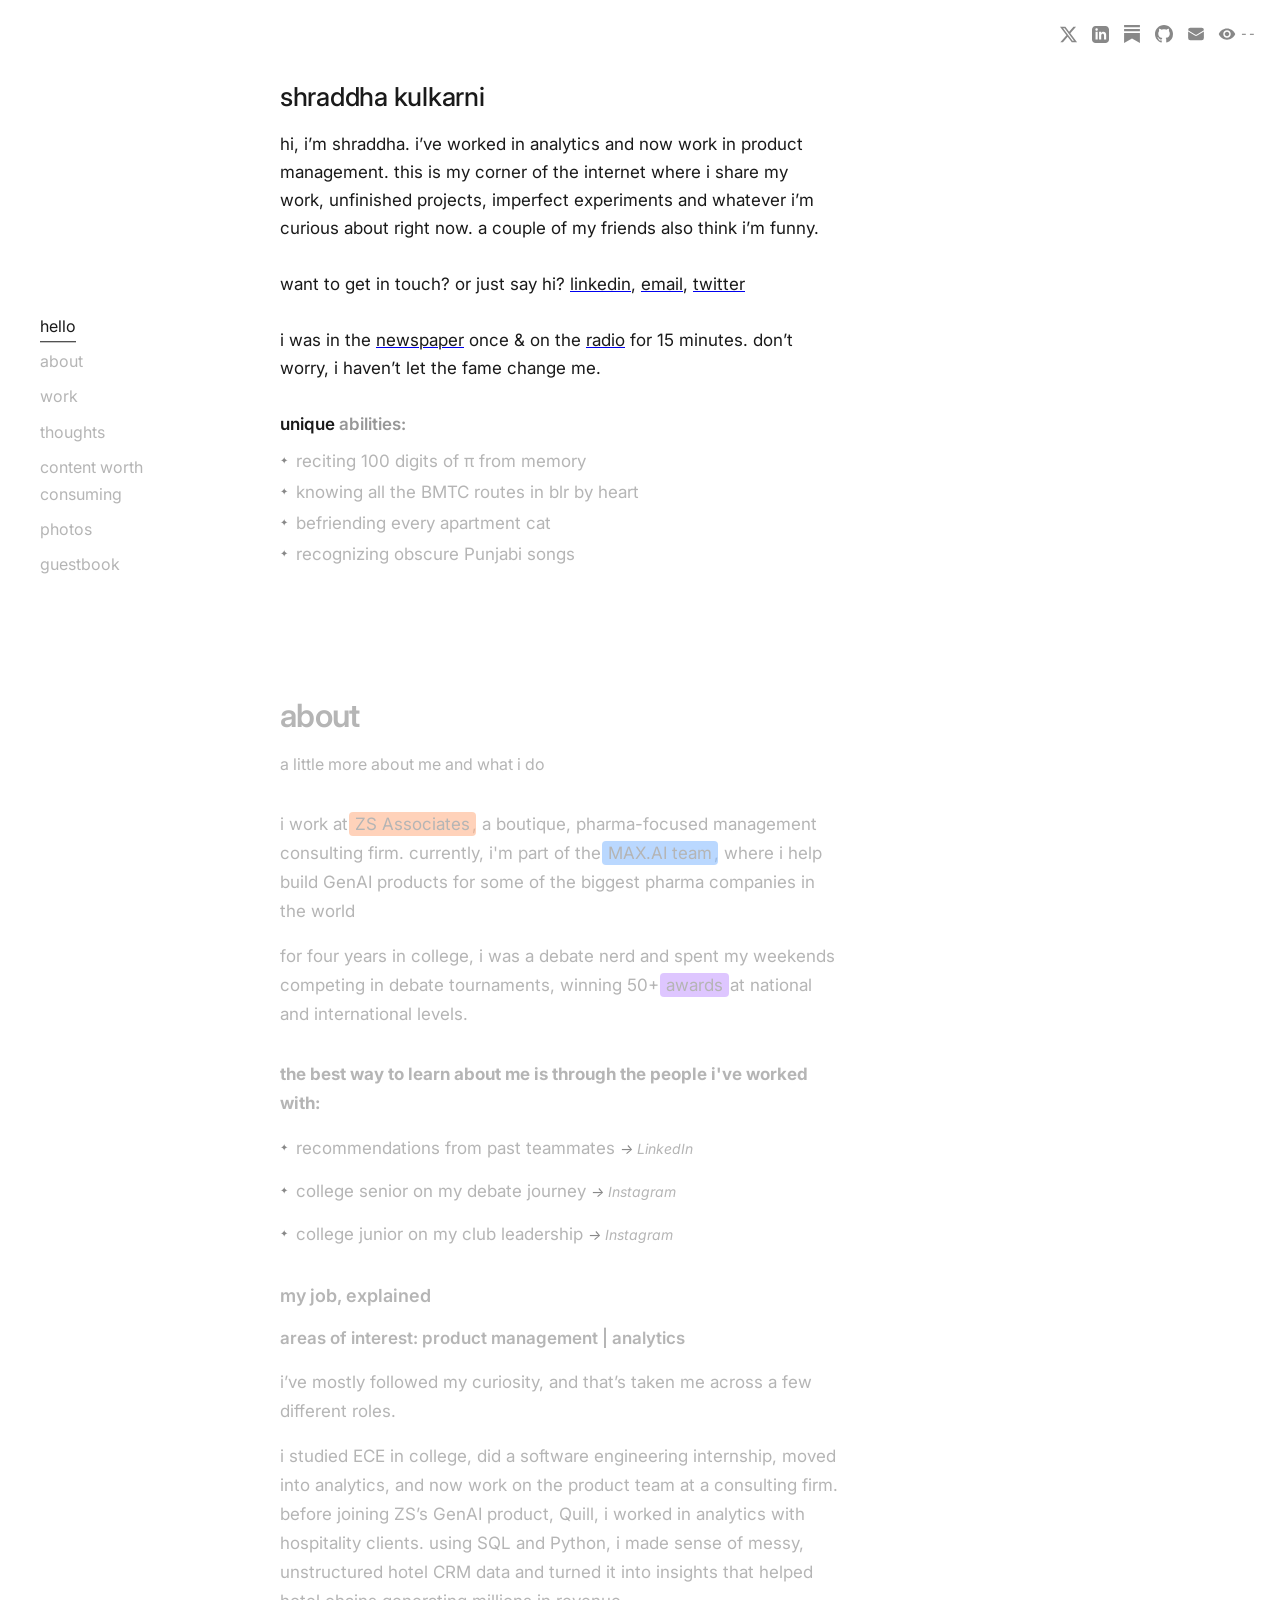
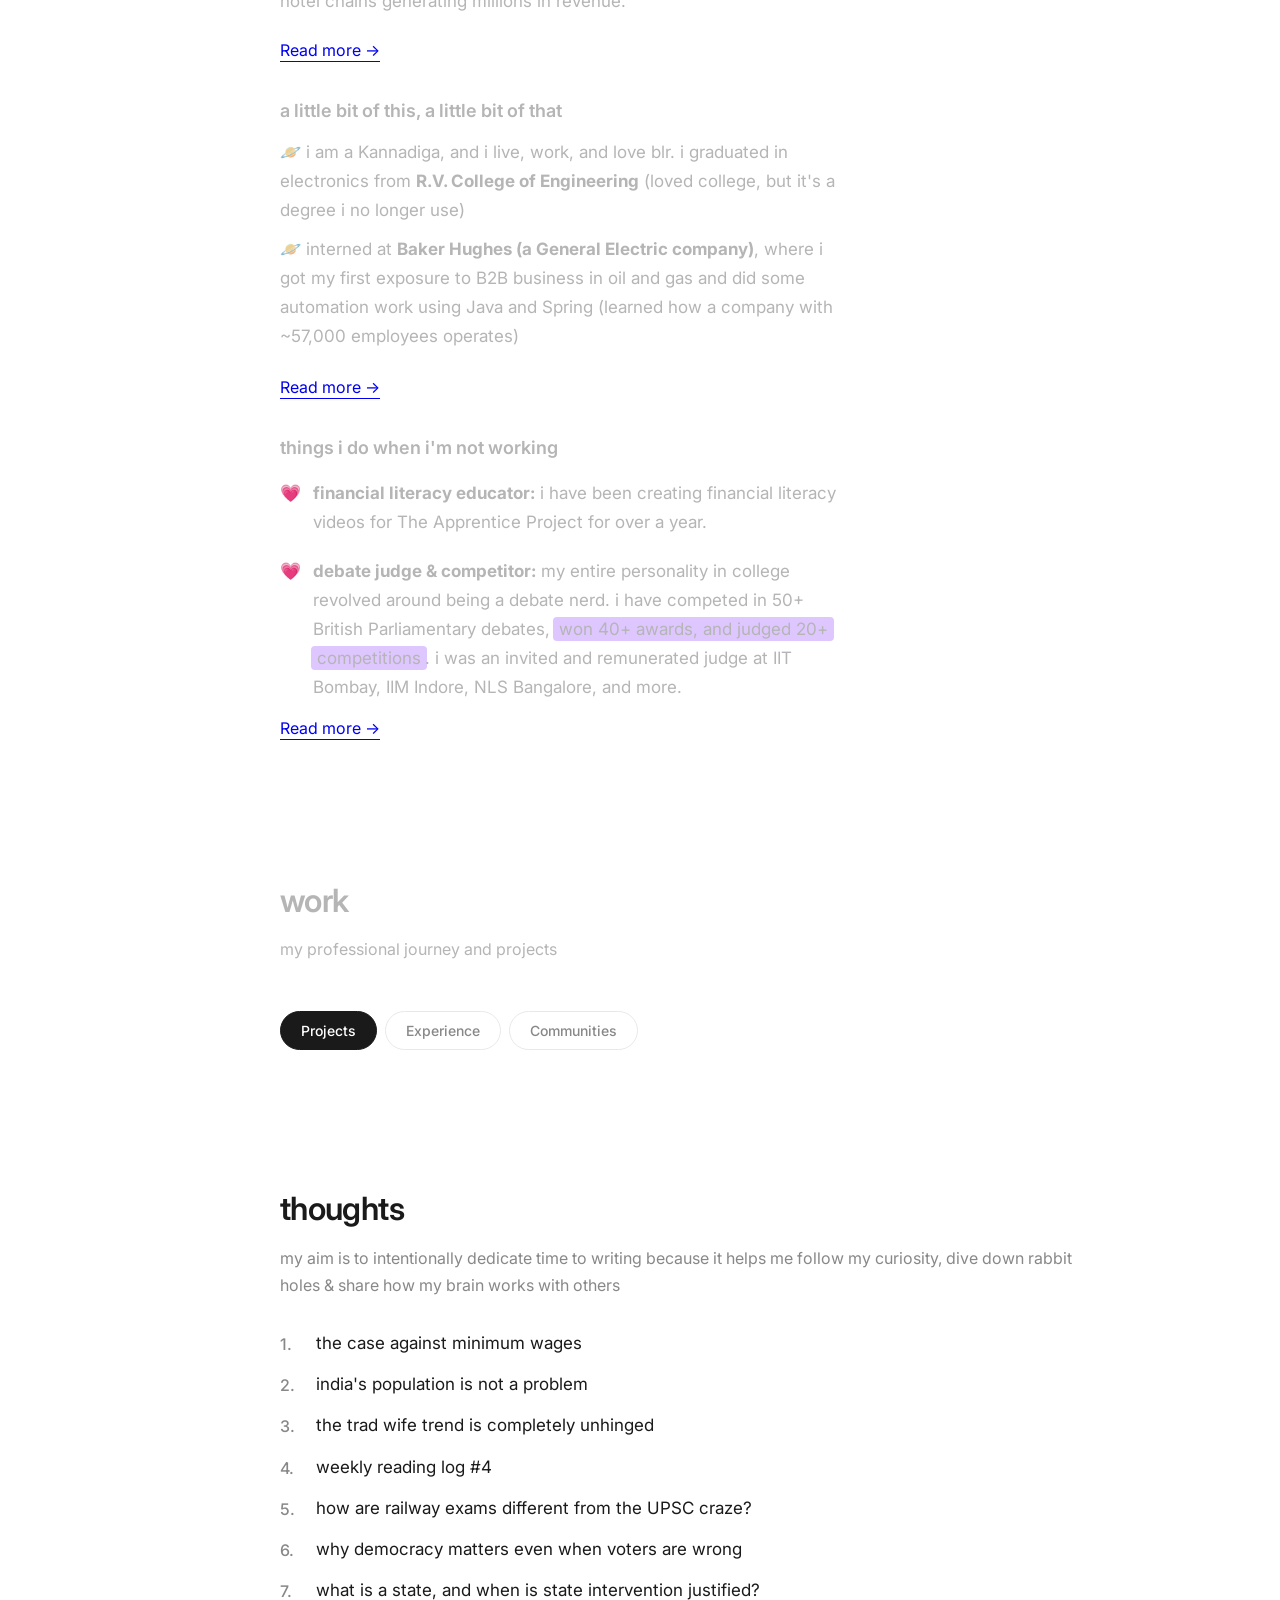
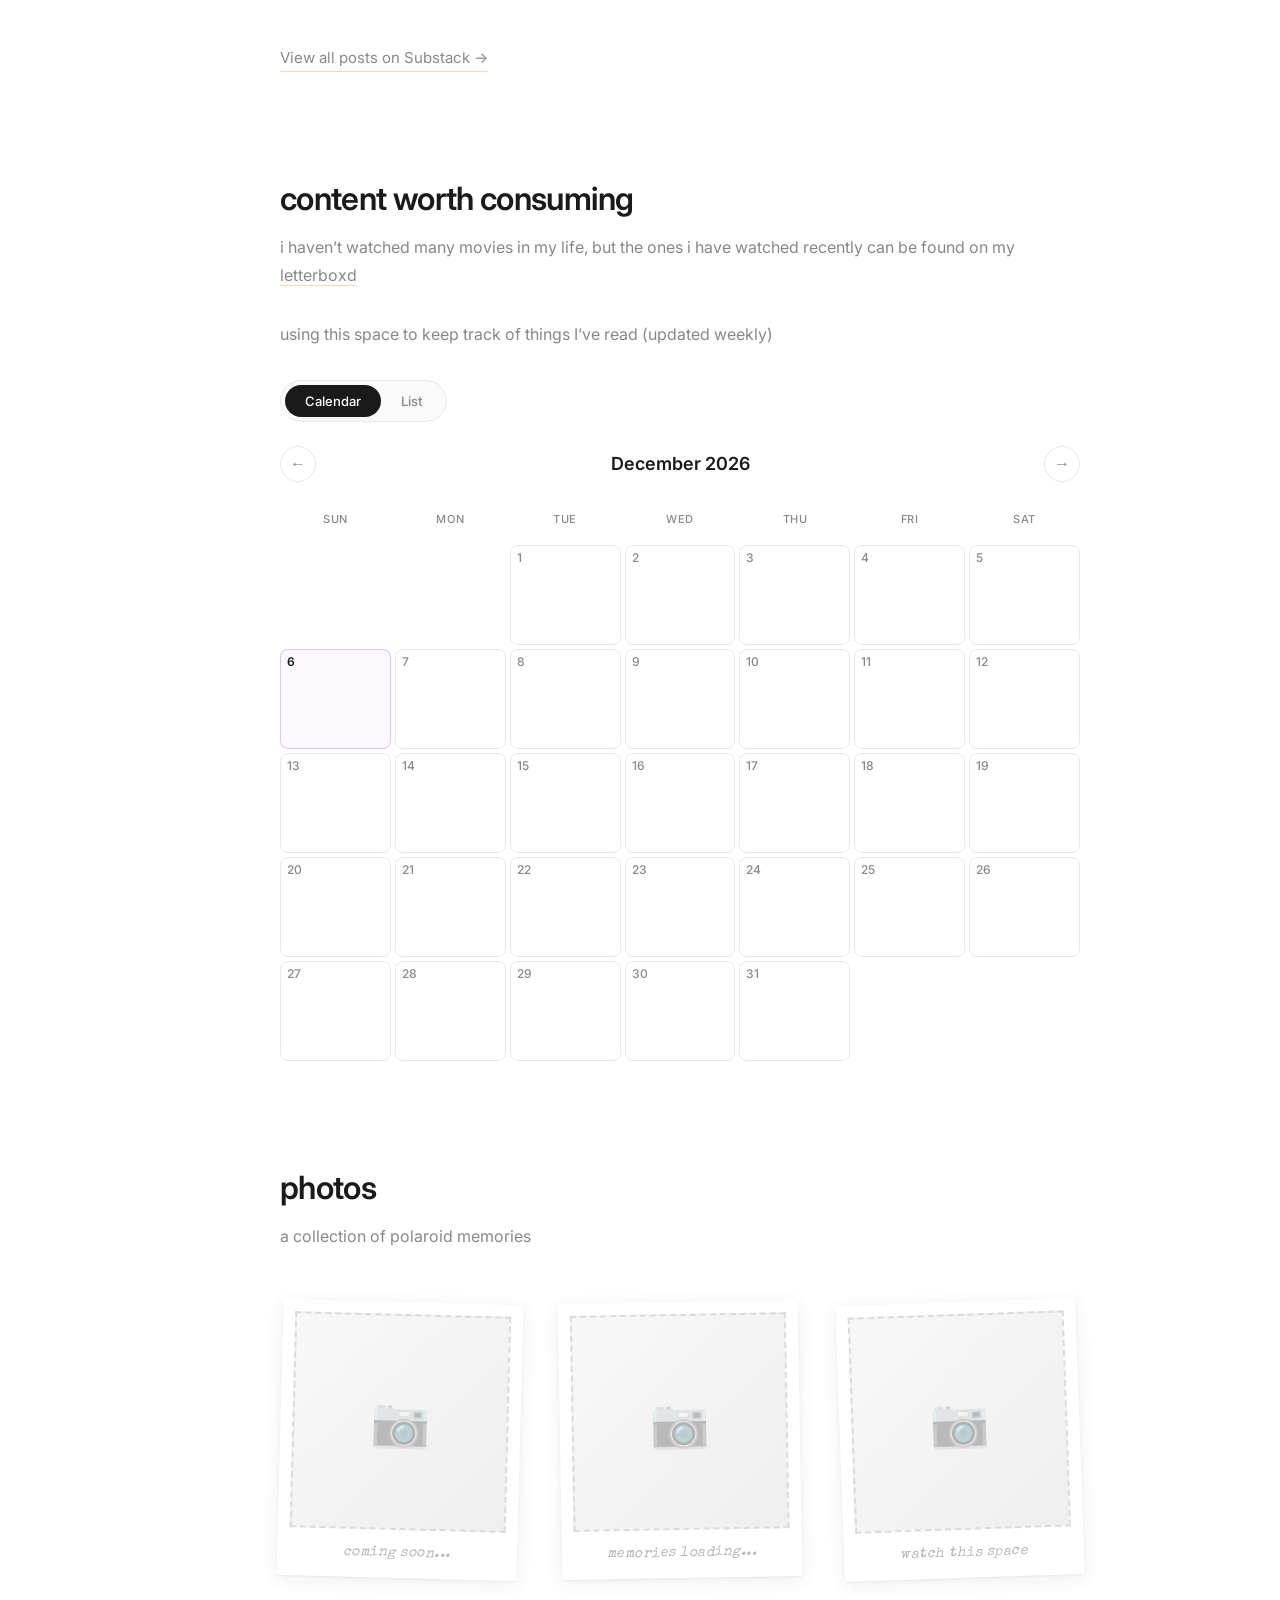
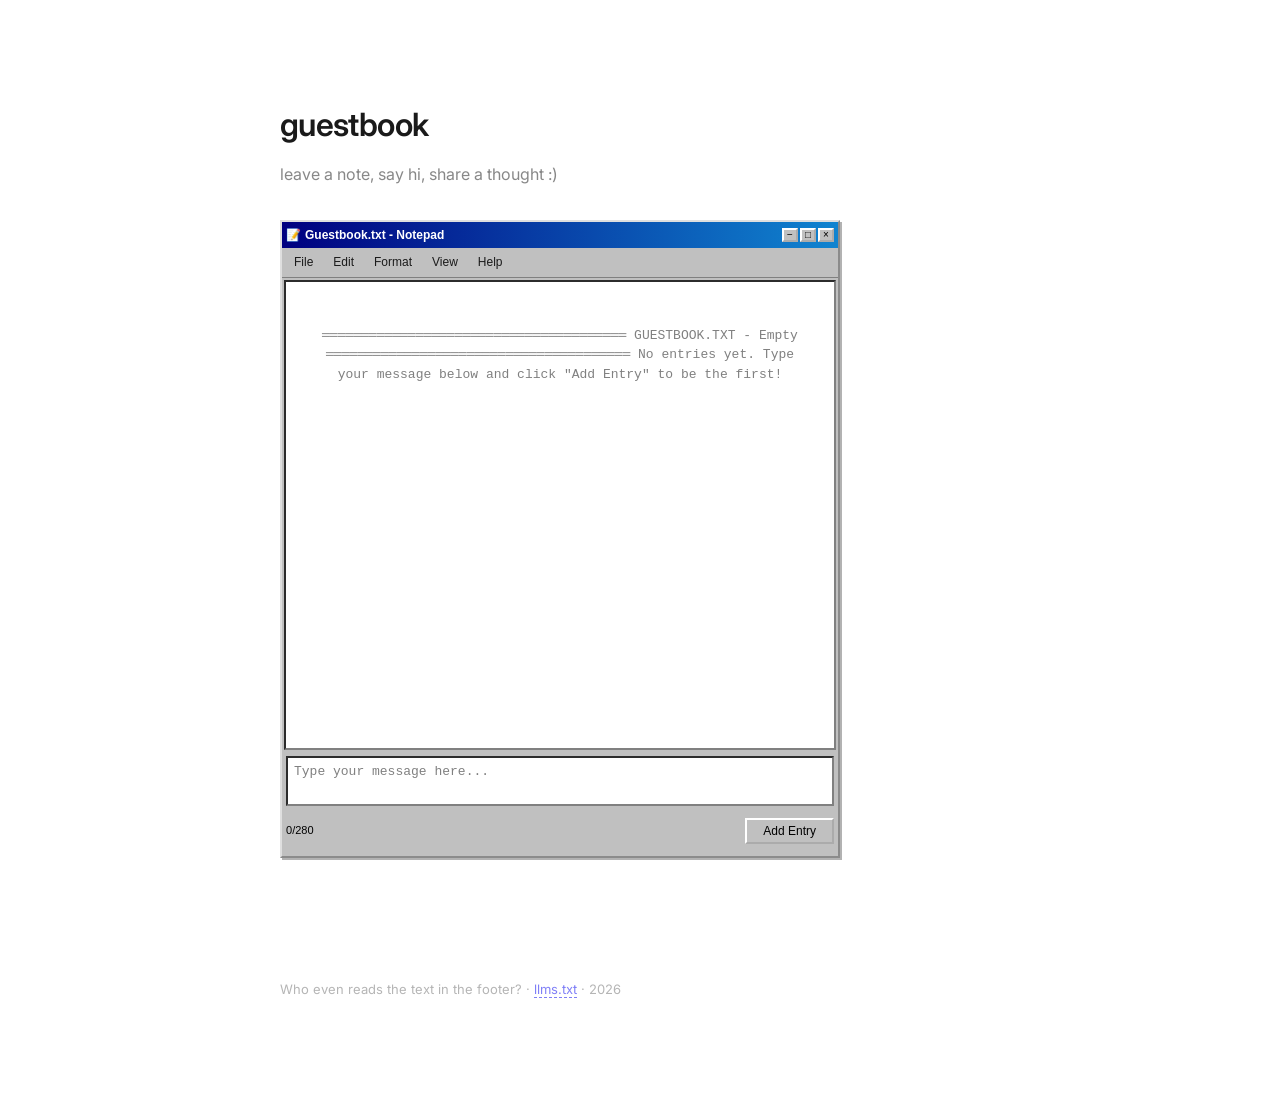
==== commit 5cc9bfb0: "Remove resume link from all pages Co-Authored-By: Claude Sonnet 4.6 <noreply@anthropic.com>" ====
--- a/index.html
+++ b/index.html
@@ -170,7 +170,6 @@
                     <button class="tab active" data-tab="projects">Projects</button>
                     <button class="tab" data-tab="experience">Experience</button>
                     <button class="tab" data-tab="communities">Communities</button>
-                    <button id="resume-tab-link" class="tab tab-link" onclick="window.open(RESUME_URL,'_blank')">Resume</button>
                 </div>
 
                 <div class="tab-content hidden" id="tab-experience">
--- a/styles.css
+++ b/styles.css
@@ -1412,7 +1412,8 @@
 
 .project-preview-card img {
     width: 100%;
-    height: auto;
+    height: 180px;
+    object-fit: cover;
     display: block;
 }
 
@@ -1441,7 +1442,7 @@
     background: var(--color-card-bg);
     border-top: 1px solid var(--color-border);
     border-radius: 16px 16px 0 0;
-    padding: 16px 16px calc(16px + env(safe-area-inset-bottom, 0px));
+    padding: 44px 16px calc(16px + env(safe-area-inset-bottom, 0px));
     transform: translateY(100%);
     transition: transform 0.3s ease;
 }
@@ -1451,9 +1452,10 @@
 }
 
 .project-preview-sheet .preview-sheet-close {
-    display: flex;
-    margin-left: auto;
-    margin-bottom: 12px;
+    position: absolute;
+    top: 12px;
+    right: 16px;
+    display: flex;
     background: none;
     border: none;
     font-size: 1.4rem;
@@ -1465,7 +1467,8 @@
 
 .project-preview-sheet .preview-sheet-img {
     width: 100%;
-    height: auto;
+    height: 200px;
+    object-fit: cover;
     border-radius: 8px;
     display: block;
     margin-bottom: 12px;
@@ -3256,7 +3259,7 @@
     grid-template-columns: repeat(7, 1fr);
     gap: 4px;
     /* Fill available viewport height — ~385px is overhead above the grid */
-    grid-auto-rows: clamp(60px, calc((100vh - 385px) / 6), 120px);
+    grid-auto-rows: clamp(90px, calc((100vh - 300px) / 6), 180px);
 }
 
 .calendar-day {
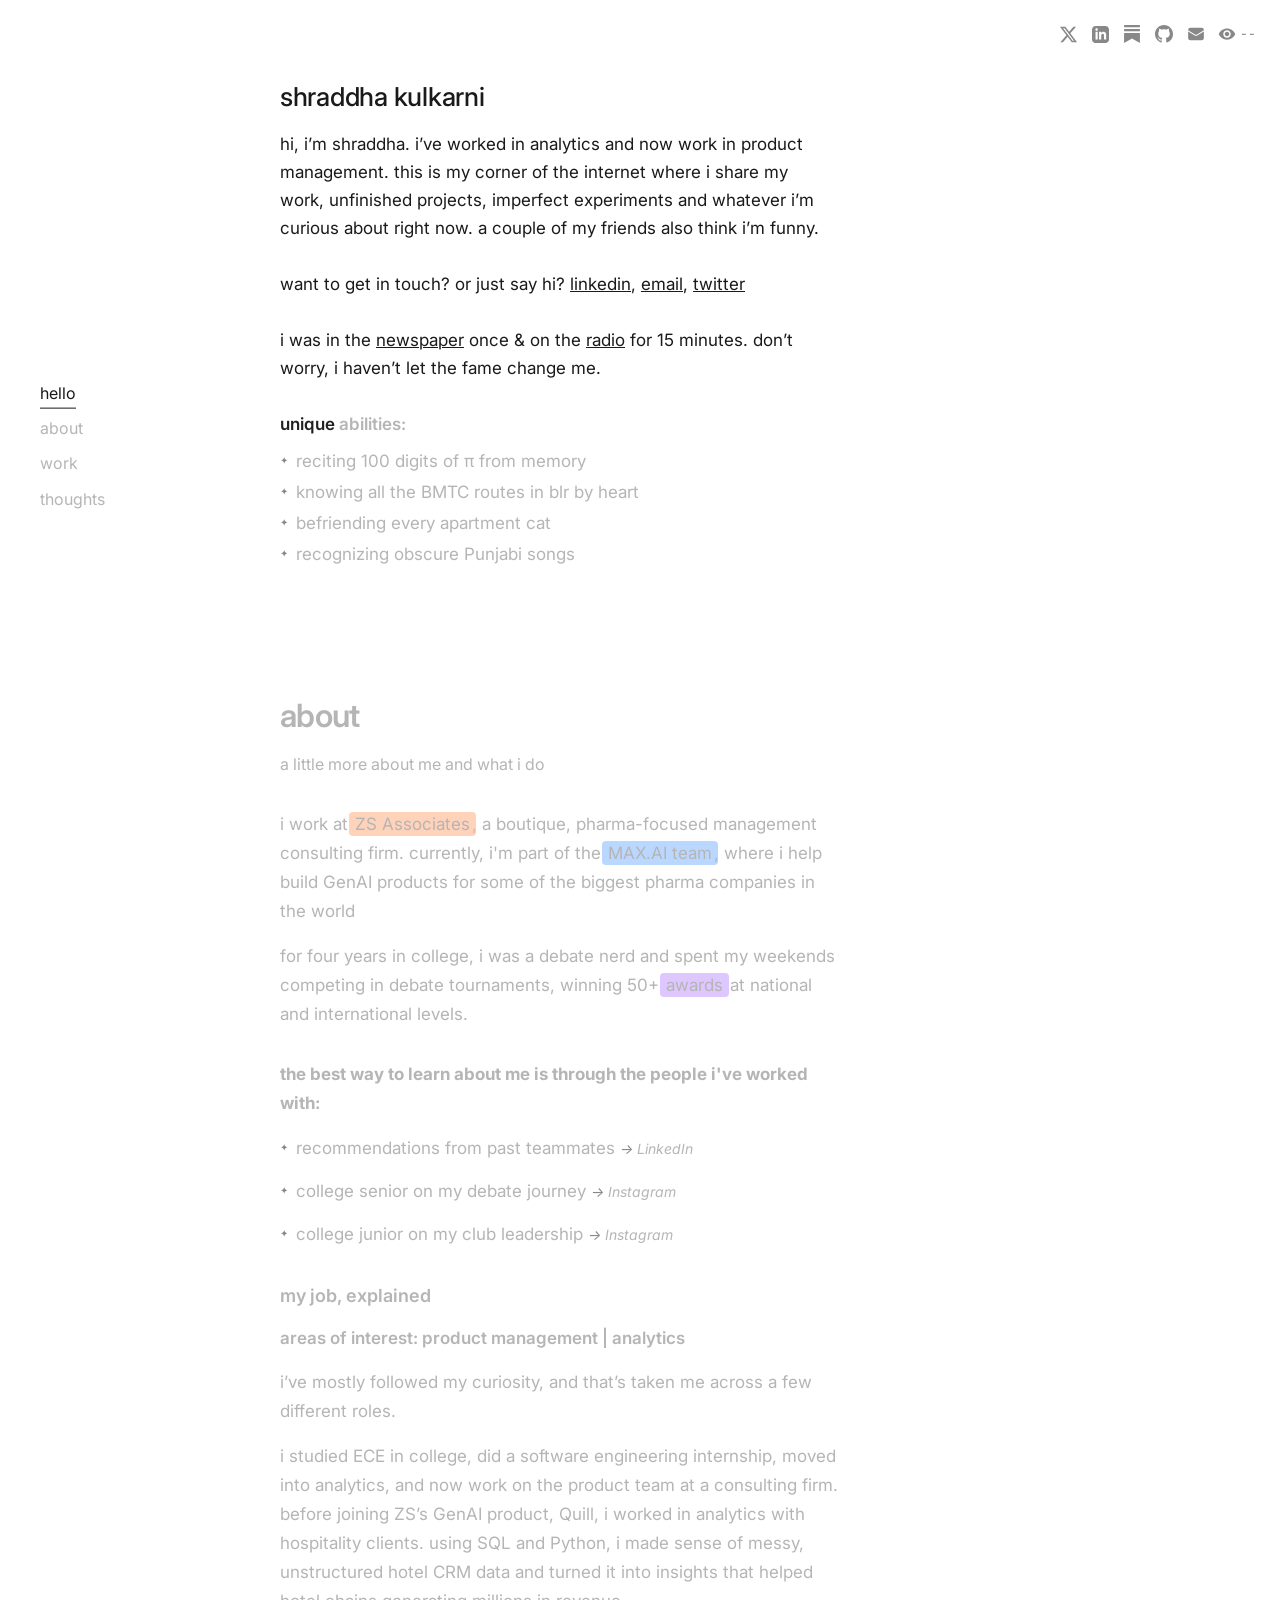
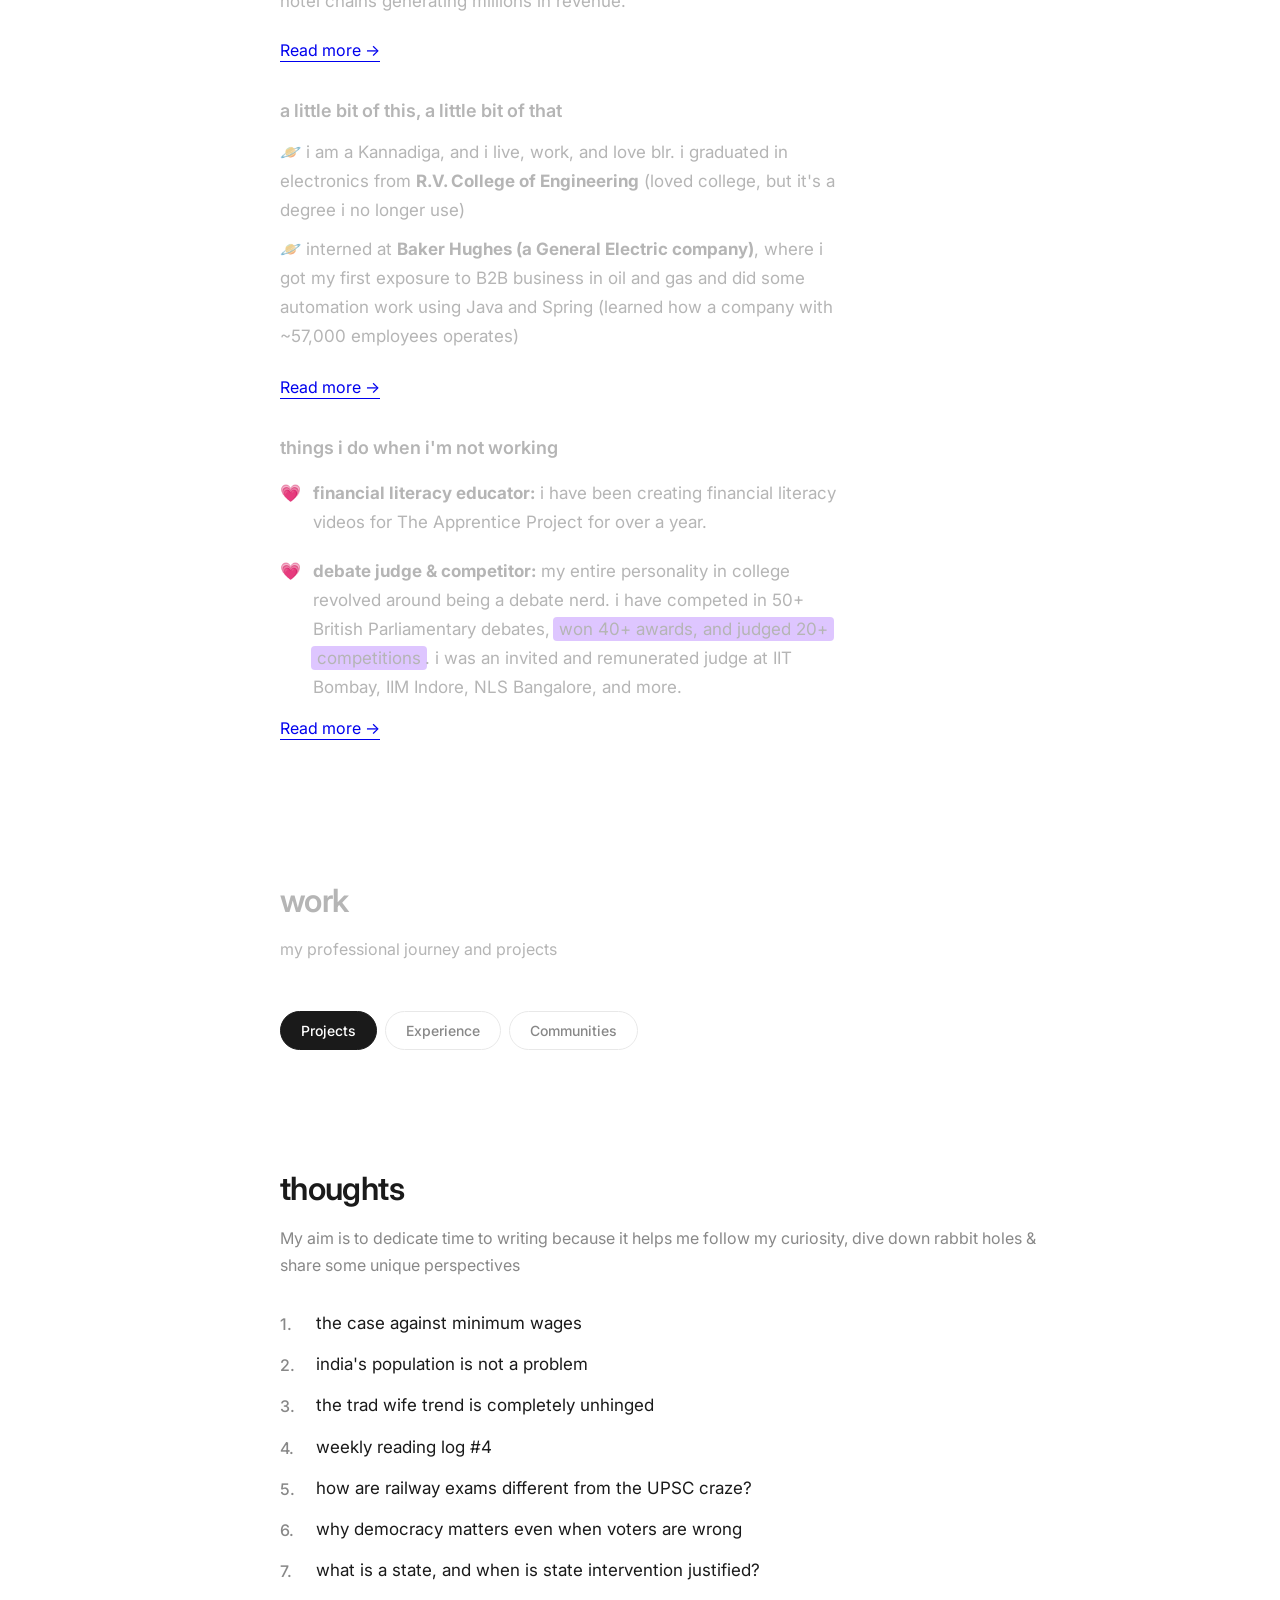
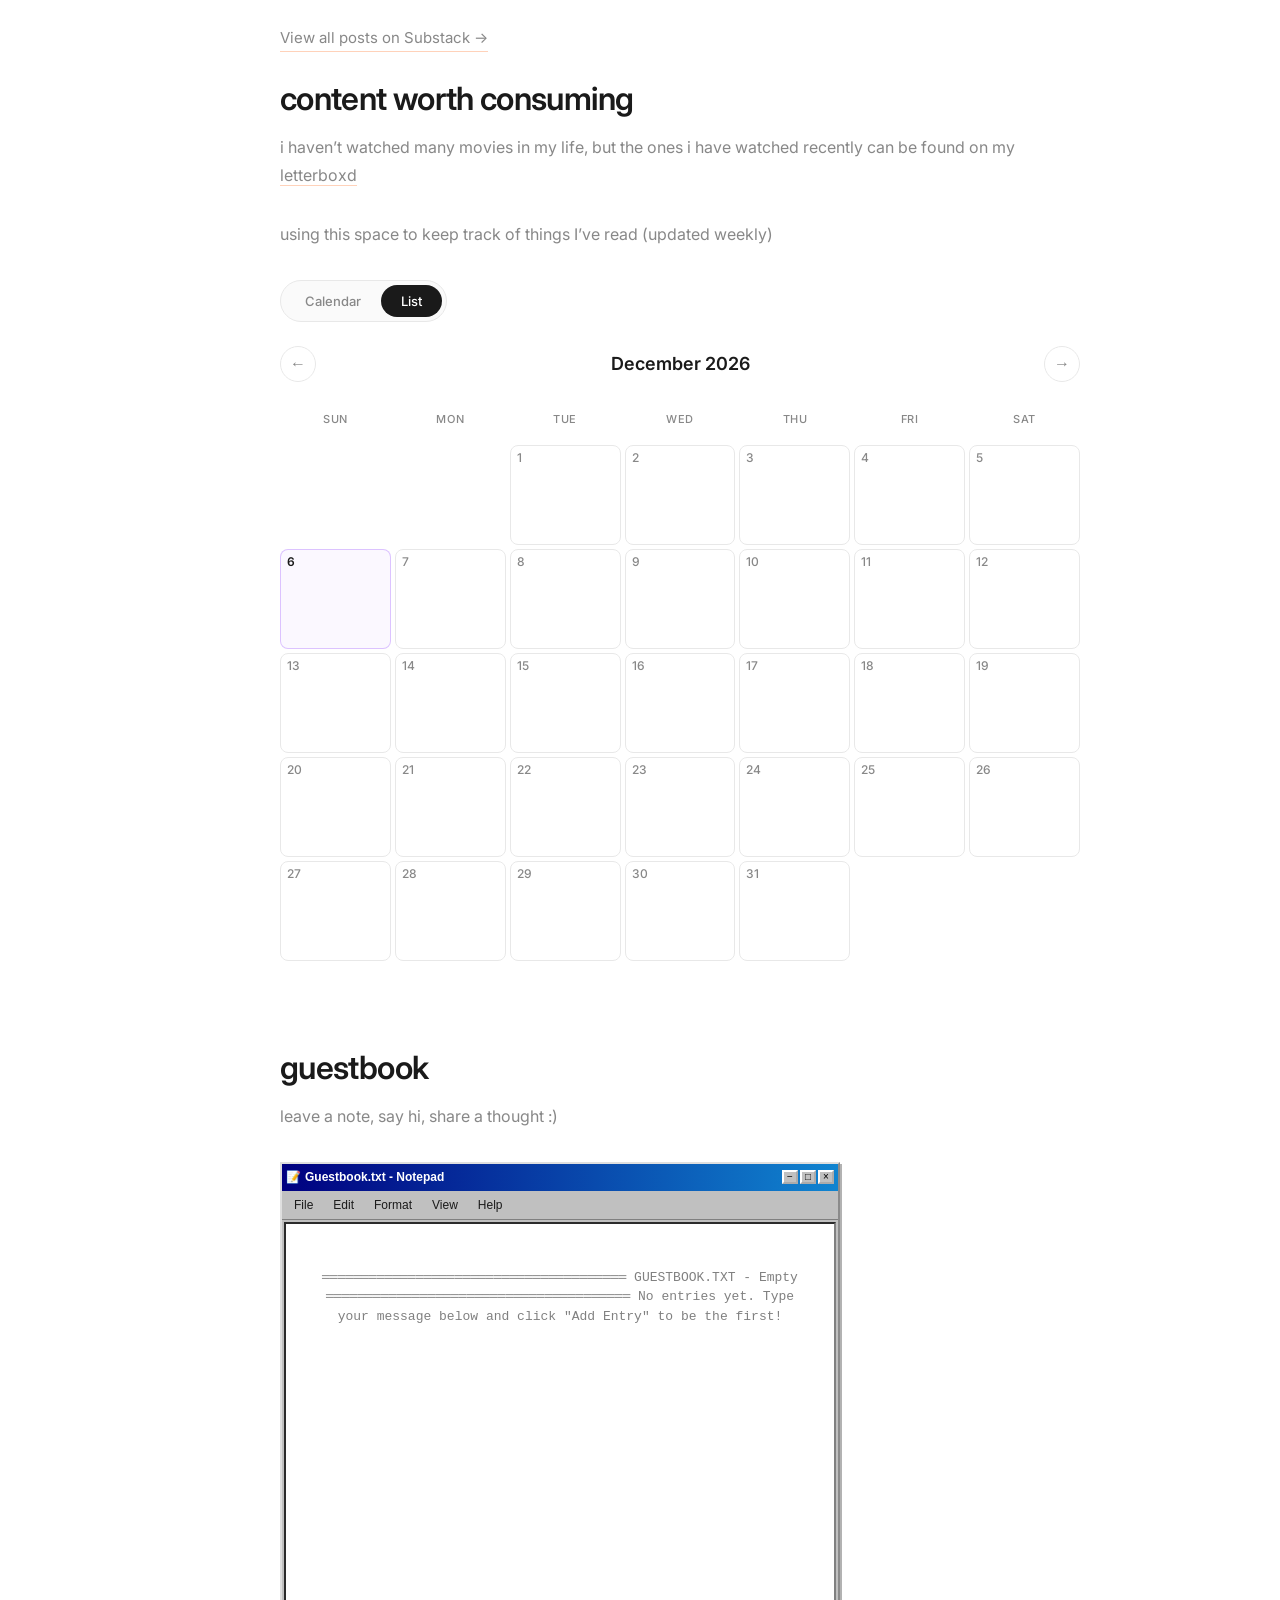
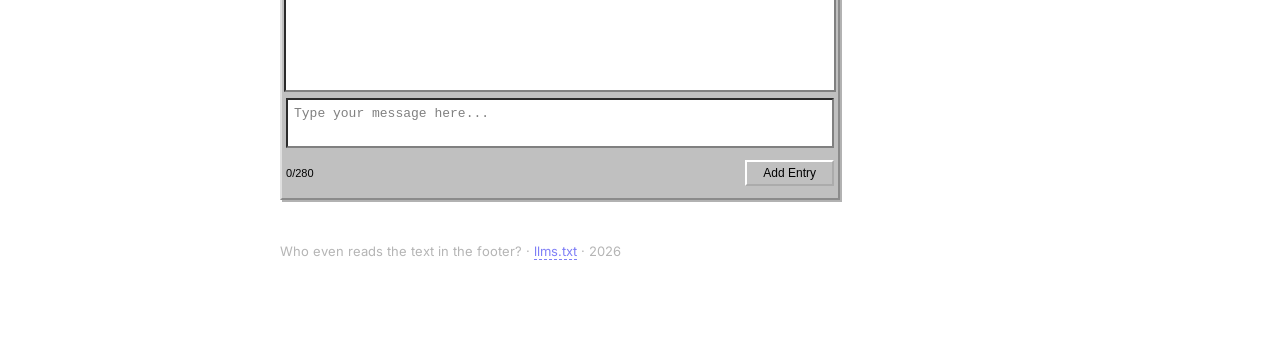
==== commit 7c85d72d: "Update index.html Just edited all the Profile info present here. Added urls to my other accounts. Br" ====
--- a/index.html
+++ b/index.html
@@ -4,57 +4,57 @@
     <meta charset="UTF-8">
     <meta name="viewport" content="width=device-width, initial-scale=1.0, maximum-scale=5.0, viewport-fit=cover">
     <title>shraddha's corner on the internet</title>
-    <meta name="description" content="Shraddha Kulkarni is an AI-focused Product Manager at ZS Associates with 3 years of enterprise SaaS experience. Specialises in ML pipelines, prompt engineering, LLM evaluation, and GenAI products for pharma.">
-    <meta name="author" content="Shraddha Kulkarni">
-    <meta name="keywords" content="Shraddha Kulkarni, product manager, AI, GenAI, ZS Associates, Quill, pharma, analytics, Bangalore, LLM, prompt engineering">
-    <link rel="canonical" href="https://shraddha-kulkarni.com/">
+    <meta name="description" content="Tharun K M is a student of Data Analytics and Sustainability">
+    <meta name="author" content="Tharun K M">
+    <meta name="keywords" content="Tharun, Data Analytics, Sustainability">
+    <link rel="canonical" href="https://tharunkm-83.github.io">
 
     <!-- Open Graph -->
     <meta property="og:type" content="profile">
-    <meta property="og:title" content="Shraddha Kulkarni — AI Product Manager & Analytics">
-    <meta property="og:description" content="AI-focused Product Manager at ZS Associates. Experienced in ML pipelines, prompt engineering, LLM evaluation, and GenAI products for pharma.">
-    <meta property="og:url" content="https://shraddha-kulkarni.com/">
-    <meta property="og:site_name" content="Shraddha Kulkarni">
-    <meta property="profile:first_name" content="Shraddha">
-    <meta property="profile:last_name" content="Kulkarni">
+    <meta property="og:title" content="Tharun K M - Student">
+    <meta property="og:description" content="A purpose-driven student at the intersection of data, sustainability, and systems thinking, with hands-on experience in field research, case competitions, and business-cum-policy-relevant analytics.">
+    <meta property="og:url" content="https://tharunkm-83.github.io">
+    <meta property="og:site_name" content="Tharun K M">
+    <meta property="profile:first_name" content="Tharun">
+    <meta property="profile:last_name" content="K M">
 
     <!-- Twitter Card -->
     <meta name="twitter:card" content="summary">
-    <meta name="twitter:site" content="@shraddhaha">
-    <meta name="twitter:creator" content="@shraddhaha">
-    <meta name="twitter:title" content="Shraddha Kulkarni — AI Product Manager & Analytics">
-    <meta name="twitter:description" content="AI-focused Product Manager at ZS Associates. Experienced in ML pipelines, prompt engineering, LLM evaluation, and GenAI products for pharma.">
+    <meta name="twitter:site" content="@zealover_9293">
+    <meta name="twitter:creator" content="@zealover_9293">
+    <meta name="twitter:title" content="Student">
+    <meta name="twitter:description" content="A Student of Life">
 
     <!-- JSON-LD: Person structured data -->
     <script type="application/ld+json">
     {
       "@context": "https://schema.org",
       "@type": "Person",
-      "name": "Shraddha Kulkarni",
-      "url": "https://shraddha-kulkarni.com",
+      "name": "Tharun K M",
+      "url": "https://tharunkm-83.github.io",
       "sameAs": [
-        "https://www.linkedin.com/in/shraddha-kulkarni-6abb5a188/",
-        "https://x.com/shraddhaha",
-        "https://substack.com/@shraddhaha"
+        "https://www.linkedin.com/in/tharun-k-m-b51285361",
+        "https://x.com/zealover_9293",
+        "https://substack.com/@techpolicystackanalyst"
       ],
-      "jobTitle": "Product Manager",
+      "jobTitle": "Student",
       "worksFor": {
-        "@type": "Organization",
-        "name": "ZS Associates",
-        "url": "https://www.zs.com/"
+        "@type": "Institute",
+        "name": "TISS Mumbai",
+        "url": "https://www.tiss.ac.in"
       },
-      "description": "AI-focused Product Manager with 3 years of enterprise SaaS experience in a consulting firm. Experienced in ML pipeline fundamentals, prompt engineering, LLM evaluation frameworks, and rapid prototyping using Claude/code-assisted workflows to deliver production-ready AI features.",
-      "knowsAbout": ["Product Management", "Artificial Intelligence", "Machine Learning", "Prompt Engineering", "LLM Evaluation", "Analytics", "Pharma", "GenAI"],
+      "description": "Passionate student seeking to use data to contribute to a more sustainable and just world. Experienced in managing complex datasets and in reviewing and writing reports. Seeking opportunities to apply classroom learnings in real-world settings.",
+      "knowsAbout": ["Data Analytics", "Sustainability Studies", "Machine Learning", "Policy Analytics", "Business Case Studies", "Current Affairs"],
       "alumniOf": {
         "@type": "CollegeOrUniversity",
-        "name": "R.V. College of Engineering"
+        "name": "Tata Institute of Social Sciences"
       },
       "address": {
         "@type": "PostalAddress",
         "addressLocality": "Bangalore",
         "addressCountry": "IN"
       },
-      "email": "meetshraddhakulkarni@gmail.com"
+      "email": "tharunkm1983@gmail.com"
     }
     </script>
 
@@ -123,9 +123,6 @@
                 <li><a href="/about"     class="nav-link" data-section="about">about</a></li>
                 <li><a href="/work"      class="nav-link" data-section="work">work</a></li>
                 <li><a href="/thoughts"  class="nav-link" data-section="thoughts">thoughts</a></li>
-                <li><a href="/content"   class="nav-link" data-section="content">content worth consuming</a></li>
-                <li><a href="/photos"    class="nav-link" data-section="photos">photos</a></li>
-                <li><a href="/guestbook" class="nav-link" data-section="guestbook">guestbook</a></li>
             </ul>
         </div>
     </nav>
@@ -195,9 +192,9 @@
         </section>
 
         <!-- Thoughts Section - Substack RSS Feed -->
-        <section id="thoughts" class="section">
+        <section id="thoughts" class="hidden-section">
             <h2 class="section-title">thoughts</h2>
-            <p class="section-intro">my aim is to intentionally dedicate time to writing because it helps me follow my curiosity, dive down rabbit holes & share how my brain works with others</p>
+            <p class="section-intro">My aim is to dedicate time to writing because it helps me follow my curiosity, dive down rabbit holes & share some unique perspectives</p>
             <div id="thoughts-list" class="thoughts-list">
                 <!-- Loaded from Substack RSS feed -->
             </div>
@@ -212,8 +209,8 @@
             <!-- View Toggle -->
             <div class="content-view-controls">
                 <div class="view-toggle">
-                    <button class="view-toggle-btn active" data-view="calendar">Calendar</button>
-                    <button class="view-toggle-btn" data-view="list">List</button>
+                    <button class="view-toggle-btn" data-view="calendar">Calendar</button>
+                    <button class="view-toggle-btn active" data-view="list">List</button>
                 </div>
                 <button id="add-content-btn" class="add-content-btn admin-only" style="display: none;">+ Add Content</button>
             </div>
@@ -240,8 +237,8 @@
             </div>
 
             <!-- List View (Hidden by default) -->
-            <div id="content-list-view" class="content-list-view hidden">
-                <div id="consume-list" class="content-list">
+            <div id="content-calendar-view" class="content-calendar-view hidden"></div>
+            <div id="content-list-view" class="content-list-view"></div>
                     <!-- Loaded from content.js -->
                 </div>
             </div>
@@ -351,55 +348,9 @@
 
         </section>
 
-        <!-- Photos Section -->
-        <section id="photos" class="section">
-            <h2 class="section-title">photos</h2>
-            <p class="section-intro">a collection of polaroid memories</p>
-
-            <!-- Add Photo Button (Admin Only) -->
-            <button id="add-photo-btn" class="add-photo-btn admin-only" style="display: none;">+ Add Photo</button>
-
-            <!-- Polaroid Gallery -->
-            <div id="polaroid-gallery" class="polaroid-gallery">
-                <!-- Photos loaded dynamically -->
-            </div>
-
-            <!-- Hidden file input -->
-            <input type="file" id="photo-upload" accept="image/*" style="display: none;">
-
-            <!-- Photo Editor Modal -->
-            <div id="photo-editor-modal" class="photo-editor-modal">
-                <div class="photo-editor-content">
-                    <h3>Edit Your Polaroid</h3>
-                    <div class="photo-editor-preview">
-                        <div class="polaroid-frame-preview">
-                            <div class="photo-crop-area" id="photo-crop-area">
-                                <img id="photo-preview-img" src="" alt="Preview">
-                            </div>
-                        </div>
-                    </div>
-                    <div class="photo-editor-controls">
-                        <label>Zoom</label>
-                        <input type="range" id="photo-zoom" min="100" max="300" value="100">
-                        <label>Caption</label>
-                        <input type="text" id="photo-caption" placeholder="Write a caption..." maxlength="50">
-                        <label>Category</label>
-                        <select id="photo-category">
-                            <option value="polaroids">Polaroids</option>
-                            <option value="film">Film</option>
-                            <option value="digital">Digital</option>
-                        </select>
-                    </div>
-                    <div class="photo-editor-actions">
-                        <button id="photo-cancel-btn" class="photo-btn-secondary">Cancel</button>
-                        <button id="photo-save-btn" class="photo-btn-primary">Save Polaroid</button>
-                    </div>
-                </div>
-            </div>
-        </section>
-
+       
         <!-- Guestbook Section - Windows Notepad Style -->
-        <section id="guestbook" class="section">
+        <section id="guestbook" class="hidden-section">
             <h2 class="section-title">guestbook</h2>
             <p class="section-intro">leave a note, say hi, share a thought :)</p>
 
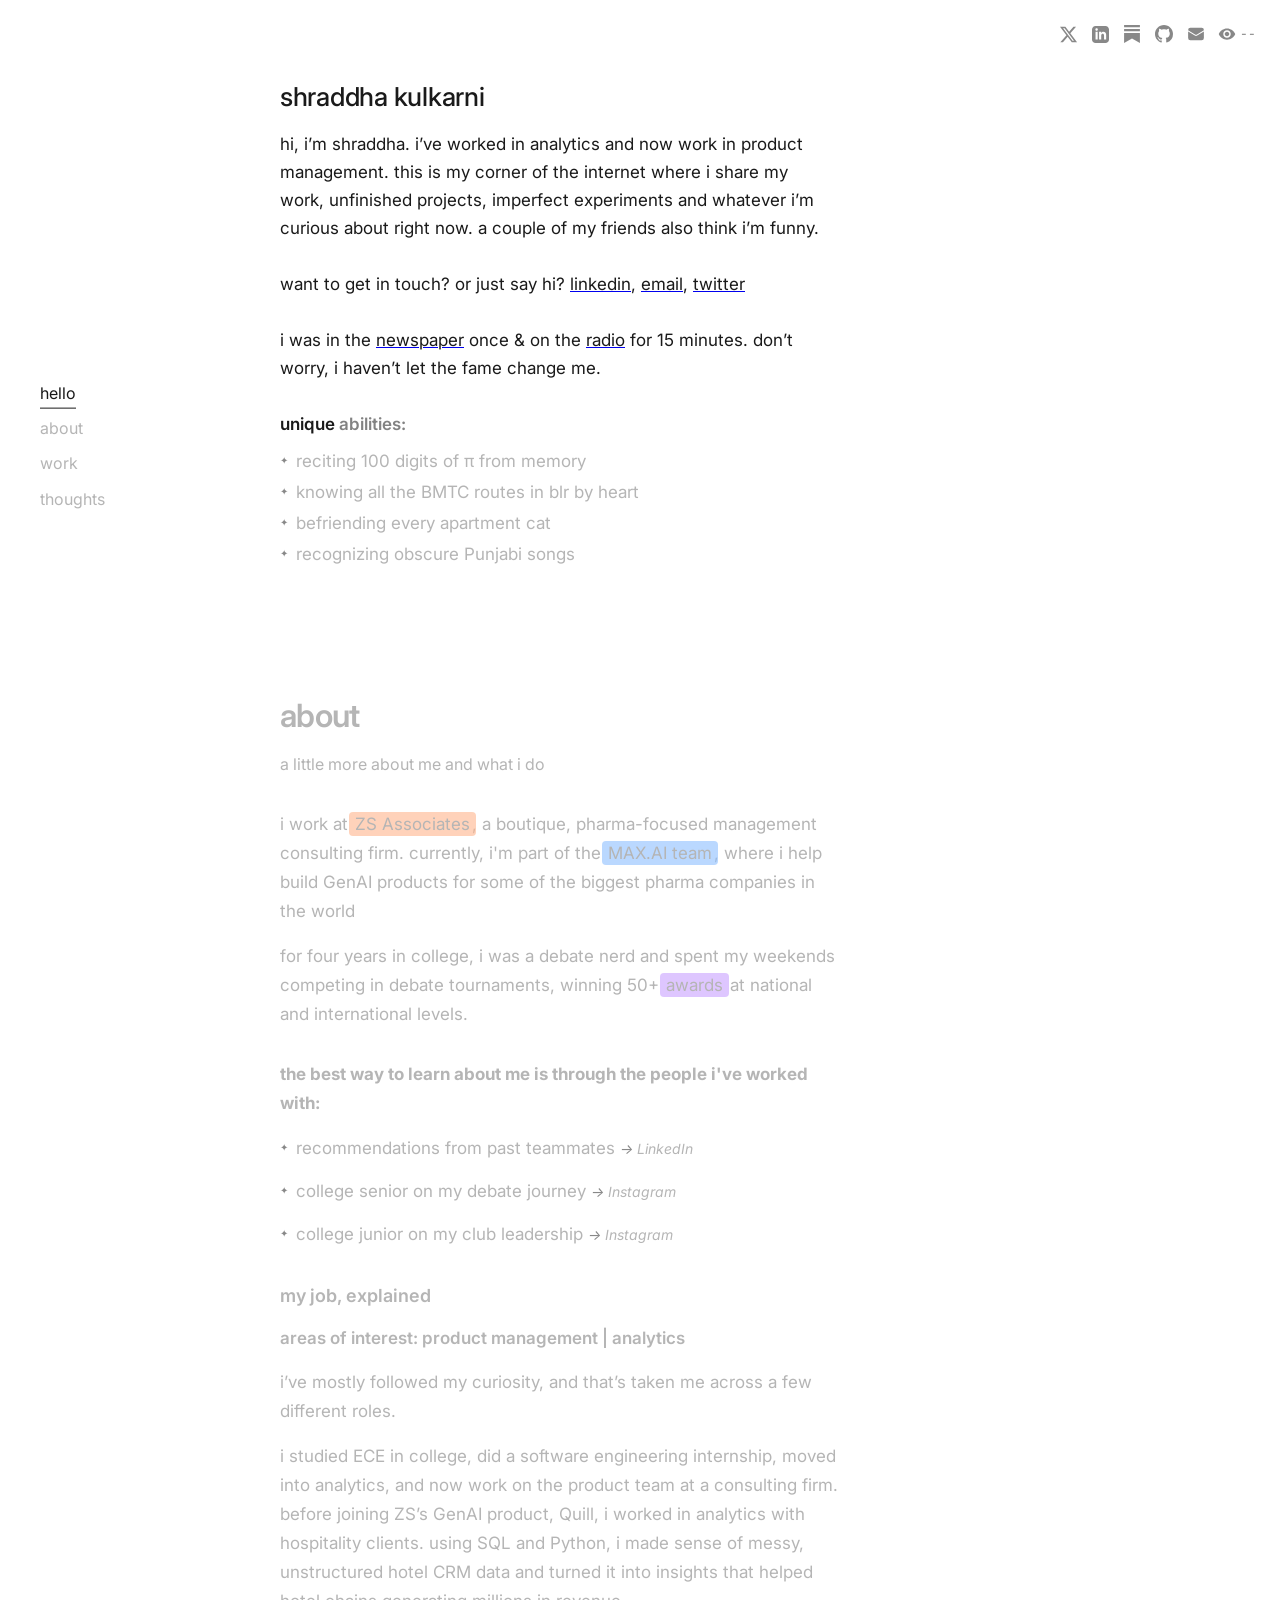
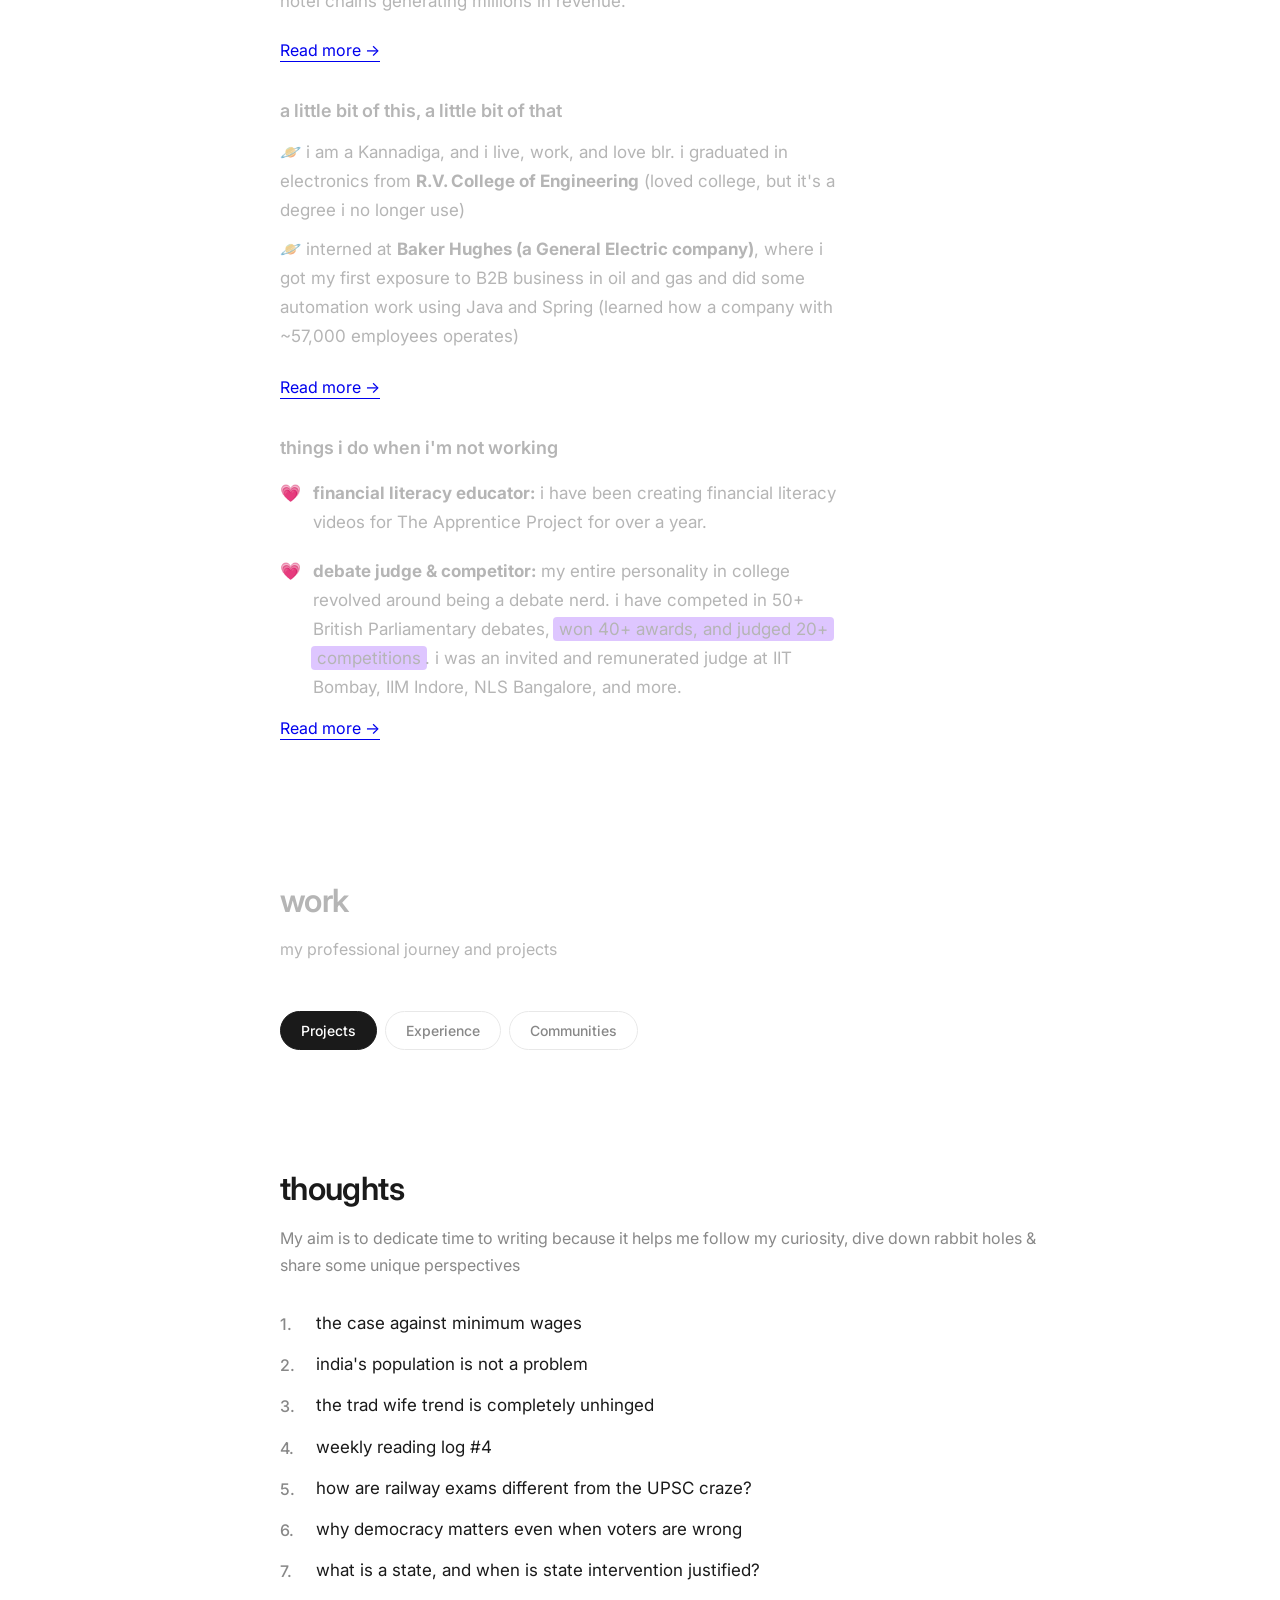
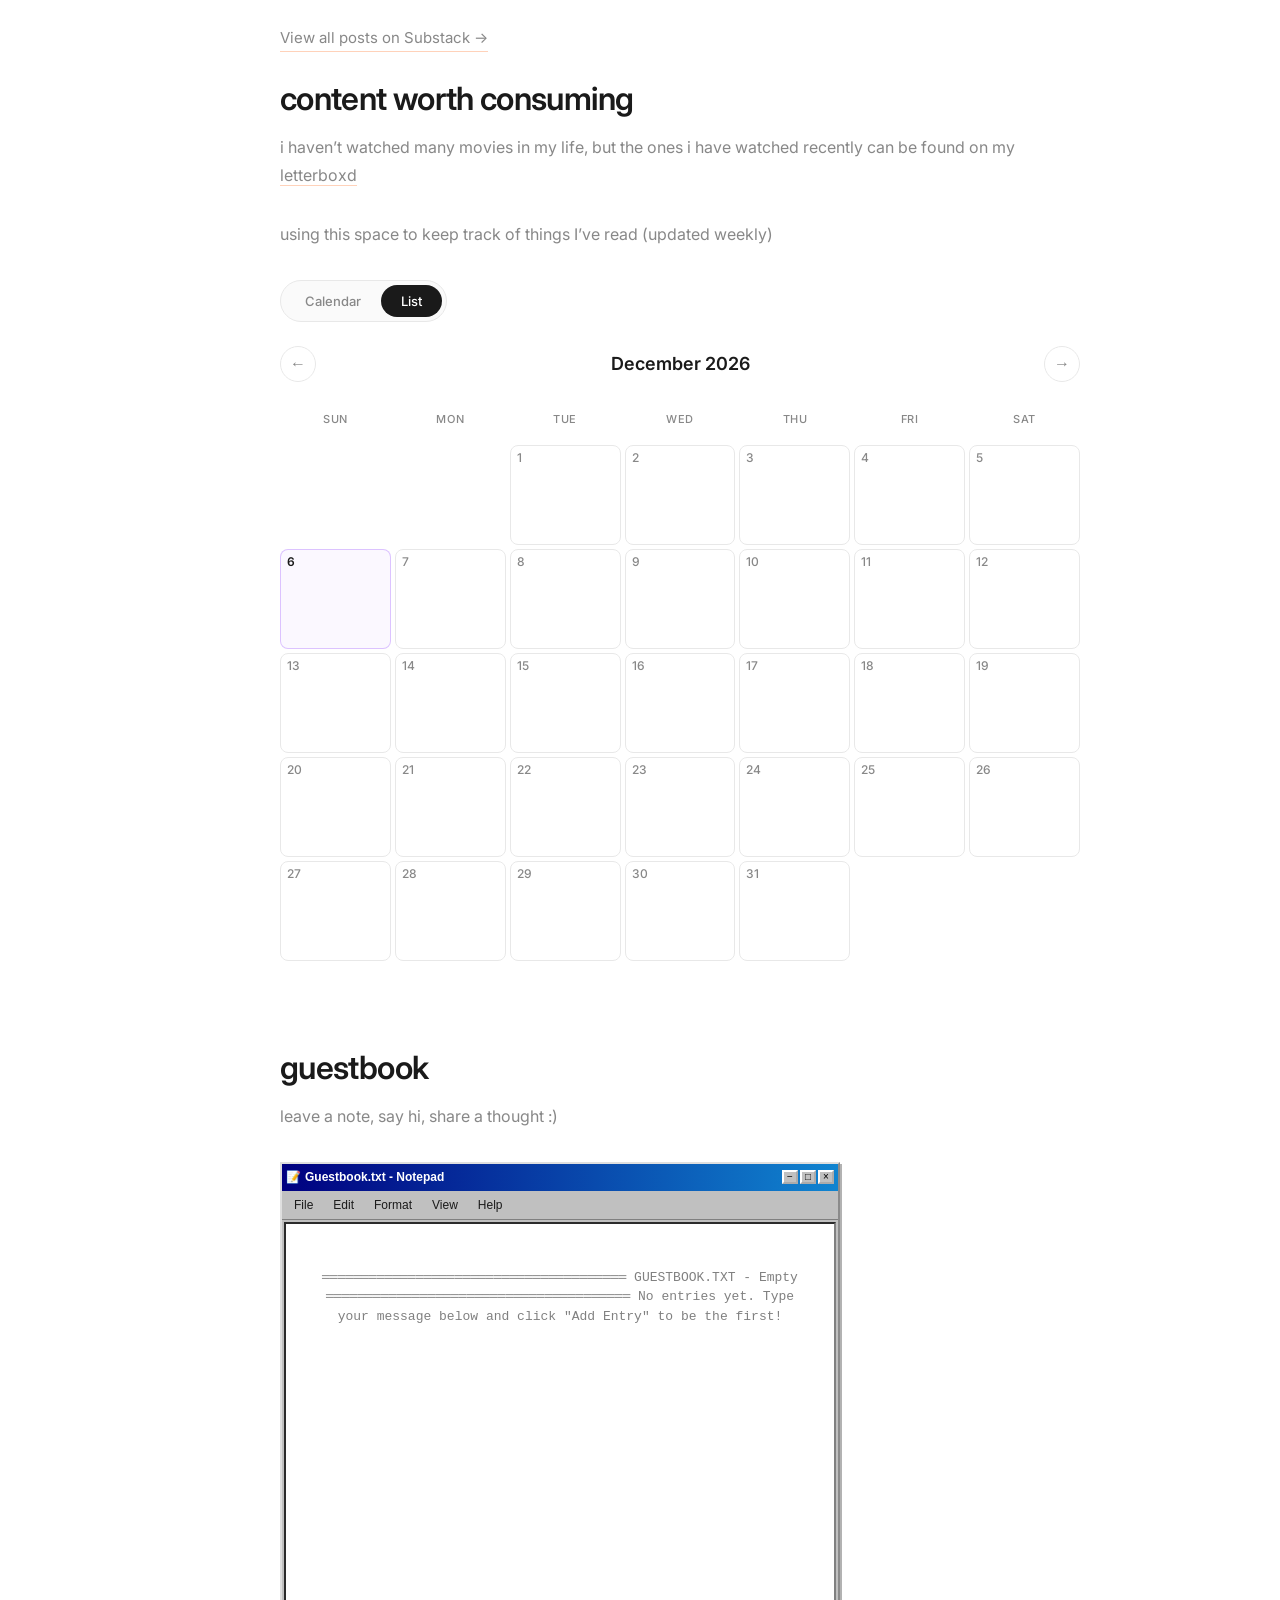
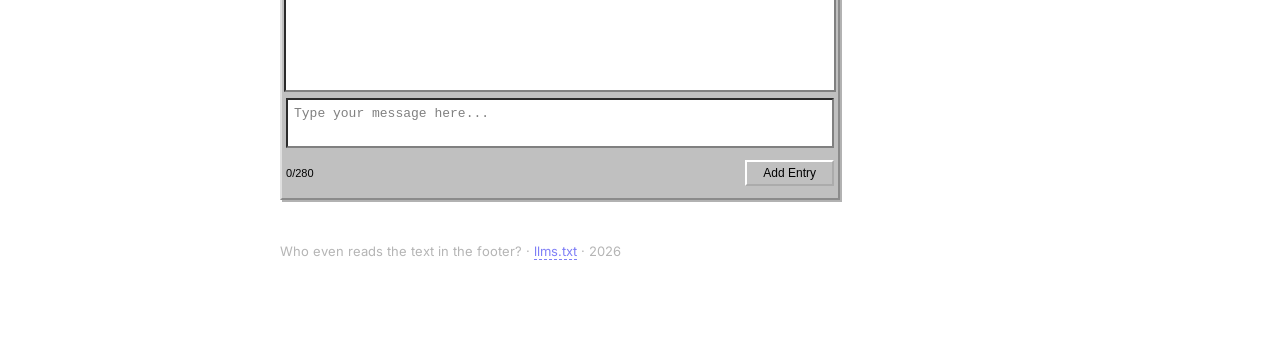
==== commit 7c53204c: "Update index.html Removed the GSAP tag - which had that weird scrolling feature.  Also missed in th" ====
--- a/index.html
+++ b/index.html
@@ -446,9 +446,6 @@
     <!-- SortableJS — admin drag-to-reorder projects -->
     <script src="https://cdn.jsdelivr.net/npm/sortablejs@1.15.2/Sortable.min.js"></script>
 
-    <!-- GSAP Core and ScrollTrigger for text reveal effect -->
-    <script src="https://cdnjs.cloudflare.com/ajax/libs/gsap/3.12.5/gsap.min.js"></script>
-    <script src="https://cdnjs.cloudflare.com/ajax/libs/gsap/3.12.5/ScrollTrigger.min.js"></script>
 
     <!-- IMPORTANT: content.js must be loaded BEFORE script.js -->
     <script src="content.js"></script>
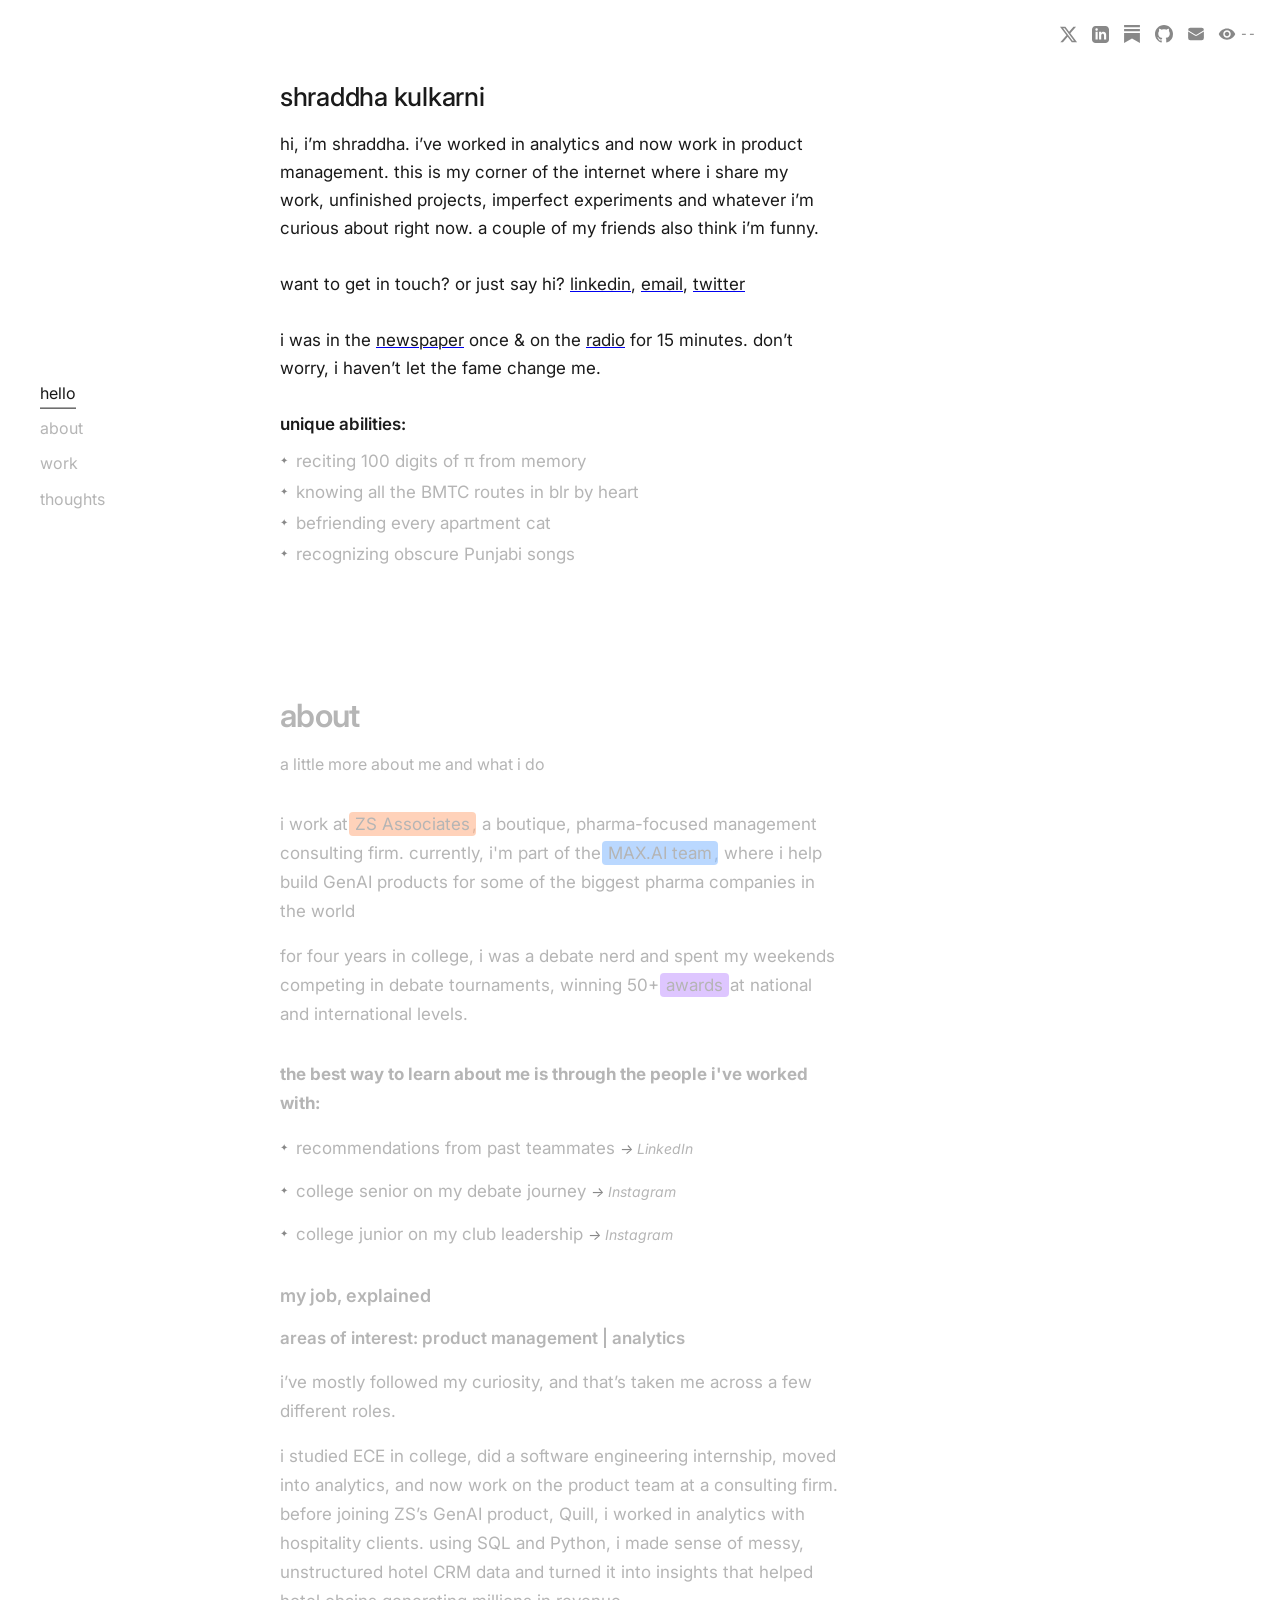
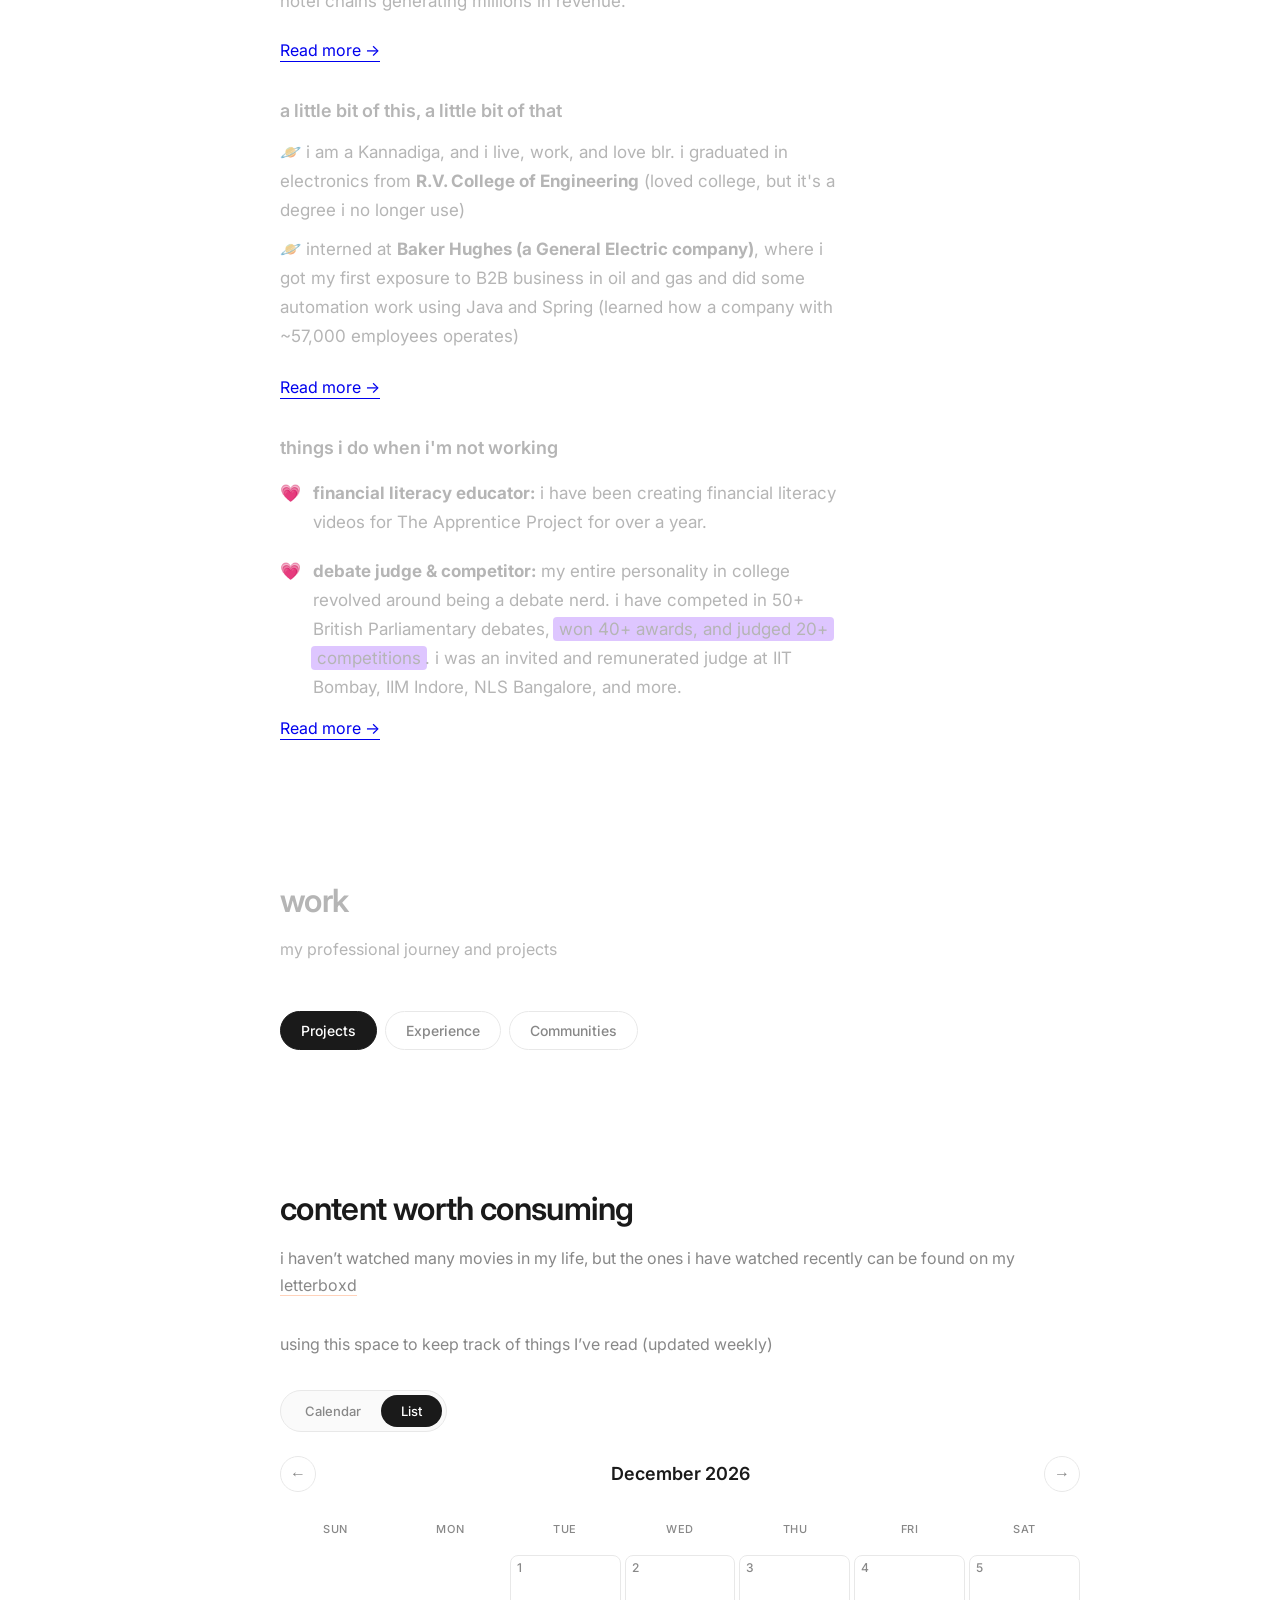
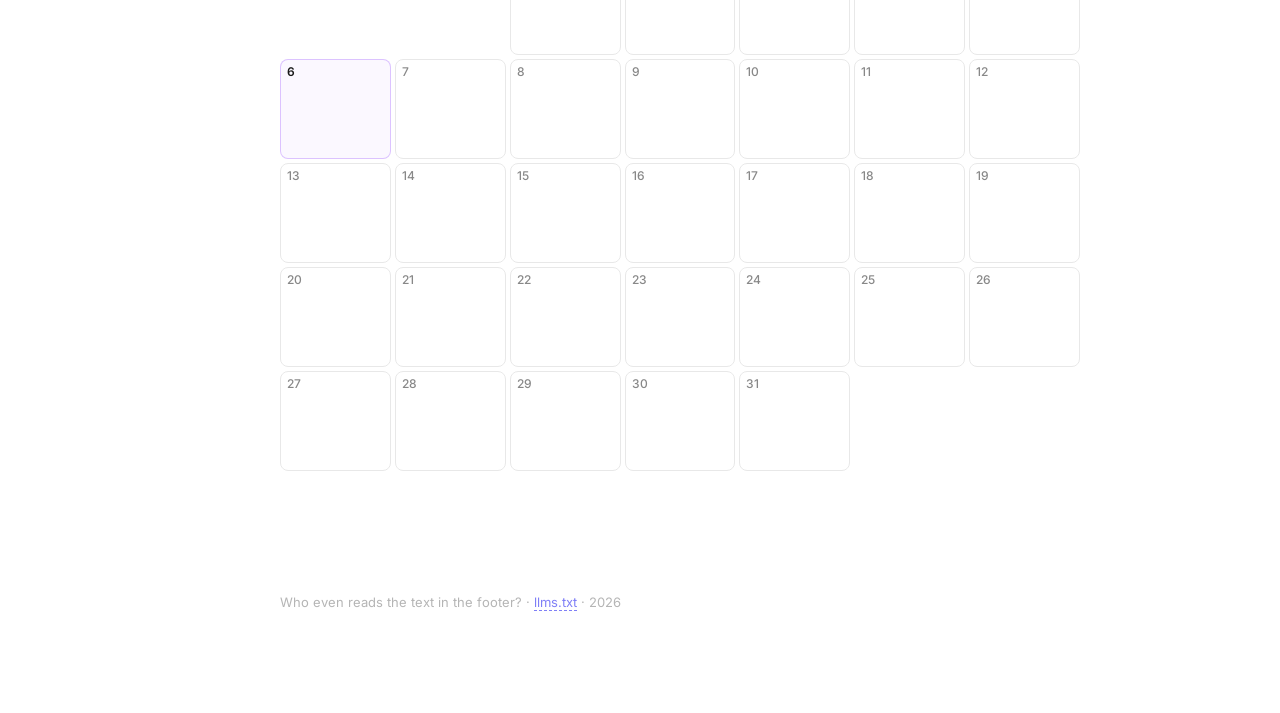
==== commit 2eb2cf9d: "Update index.html Edited the substack url." ====
--- a/index.html
+++ b/index.html
@@ -35,7 +35,7 @@
       "sameAs": [
         "https://www.linkedin.com/in/tharun-k-m-b51285361",
         "https://x.com/zealover_9293",
-        "https://substack.com/@techpolicystackanalyst"
+        "https://substack.com/@techpolicyanalyst"
       ],
       "jobTitle": "Student",
       "worksFor": {
--- a/styles.css
+++ b/styles.css
@@ -72,15 +72,6 @@
    Custom Cursor - Yellow Flower
    =================================== */
 
-/* Custom cursor using URL - dark pink flower */
-html, body, * {
-    cursor: url("data:image/svg+xml,%3Csvg xmlns='http://www.w3.org/2000/svg' width='28' height='28' viewBox='0 0 28 28'%3E%3Ctext x='4' y='20' font-size='18' fill='%23e75480'%3E✿%3C/text%3E%3C/svg%3E") 14 14, auto;
-}
-
-/* Pointer cursor for clickable elements - larger dark pink flower */
-a, button, .tab, .highlight, [role="button"] {
-    cursor: url("data:image/svg+xml,%3Csvg xmlns='http://www.w3.org/2000/svg' width='32' height='32' viewBox='0 0 32 32'%3E%3Ctext x='4' y='22' font-size='22' fill='%23e75480'%3E✿%3C/text%3E%3C/svg%3E") 16 16, pointer;
-}
 
 /* Hide the JS cursor elements - not needed */
 .cursor, .cursor-ring {
@@ -337,6 +328,10 @@
     display: none;
 }
 
+.hidden-section {
+    display: none;
+}
+
 .name:hover .name-english {
     display: none;
 }
@@ -405,22 +400,11 @@
     font-size: 0.625rem;
 }
 
-.resume-line {
-    display: block;
-    font-size: 1rem;
-    line-height: 1.6;
-    color: var(--color-text-muted);
-    max-width: 540px;
-    margin-top: 16px;
-    margin-bottom: 32px;
-    font-style: italic;
-}
-
 .section-title {
     font-family: var(--font-body);
     font-size: 2rem;
     font-weight: 600;
-    text-transform: lowercase;
+    text-transform: none;
     letter-spacing: -0.02em;
     color: var(--color-text);
     margin-bottom: 8px;
@@ -1413,8 +1397,58 @@
 .project-preview-card img {
     width: 100%;
     height: 180px;
-    object-fit: cover;
+    object-fit: contain; /* scale to fit without cropping; letterbox with card bg */
     display: block;
+    background: var(--color-card-bg);
+}
+
+/* Close button — hidden on desktop hover, shown on mobile tap */
+.preview-card-close {
+    display: none;
+    position: absolute;
+    top: 8px;
+    right: 8px;
+    width: 26px;
+    height: 26px;
+    align-items: center;
+    justify-content: center;
+    background: rgba(0, 0, 0, 0.55);
+    color: #fff;
+    border: none;
+    border-radius: 50%;
+    font-size: 1rem;
+    line-height: 1;
+    cursor: pointer;
+    z-index: 1;
+    padding: 0;
+}
+
+.project-preview-card.mobile-active .preview-card-close {
+    display: flex;
+}
+
+/* "View Details" button — hidden on desktop hover, shown on mobile tap */
+.preview-card-details-btn {
+    display: none;
+    width: 100%;
+    padding: 10px;
+    background: none;
+    border: none;
+    border-top: 1px solid var(--color-border);
+    font-size: 0.875rem;
+    color: var(--color-text);
+    cursor: pointer;
+    text-align: center;
+}
+
+.project-preview-card.mobile-active .preview-card-details-btn {
+    display: block;
+}
+
+/* Mobile tap: slightly narrower, stays interactive */
+.project-preview-card.mobile-active {
+    z-index: 350;
+    pointer-events: auto;
 }
 
 /* ---- Mobile preview bottom sheet ---- */
@@ -2596,9 +2630,9 @@
         font-size: 0.8125rem;
     }
 
-    /* Prevent horizontal scroll */
+    /* Prevent horizontal scroll (clip: doesn't break inner scroll containers) */
     body {
-        overflow-x: hidden;
+        overflow-x: clip;
     }
 
     /* Ensure images don't overflow */
@@ -4188,9 +4222,9 @@
    =================================== */
 
 @media (max-width: 900px) {
-    /* Prevent horizontal scroll on mobile */
+    /* Prevent horizontal scroll on mobile (clip: doesn't break inner scroll containers) */
     html, body {
-        overflow-x: hidden;
+        overflow-x: clip;
     }
 
     /* ===== HAMBURGER MENU - Clean box design ===== */
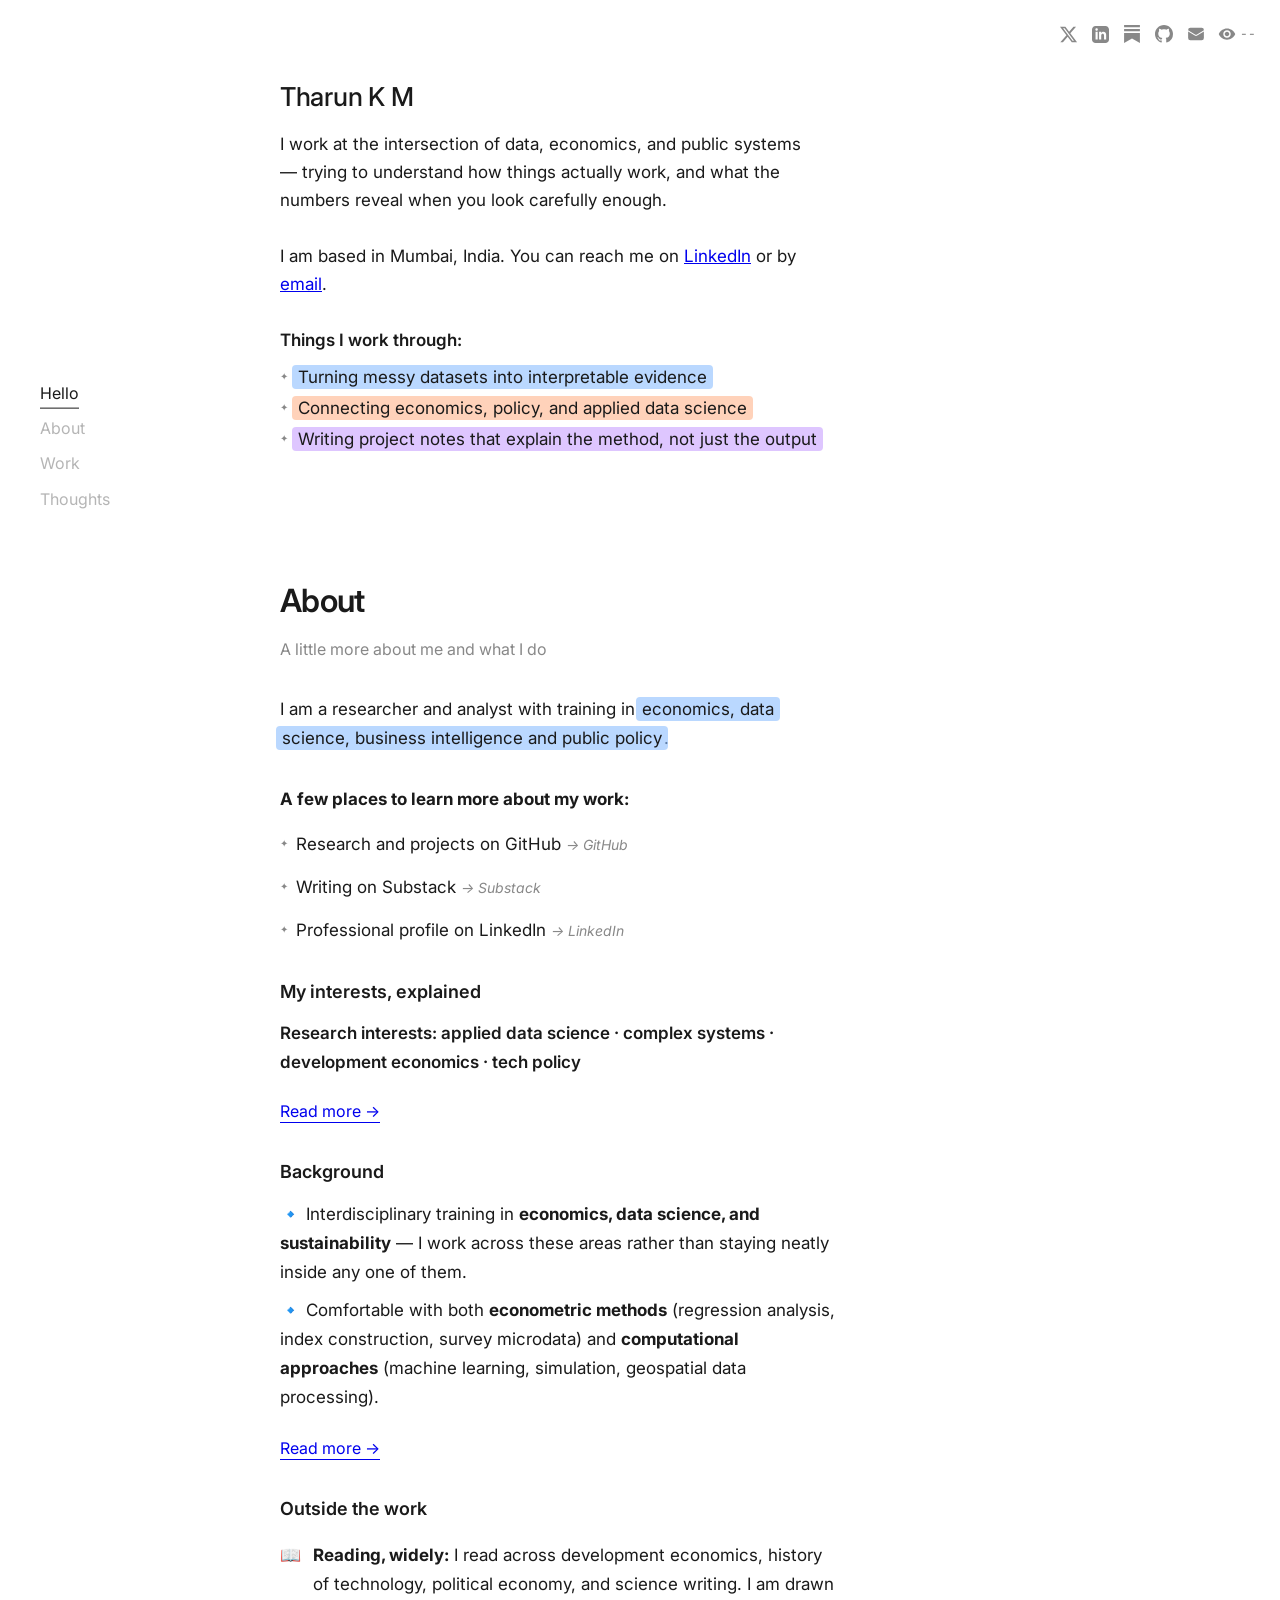
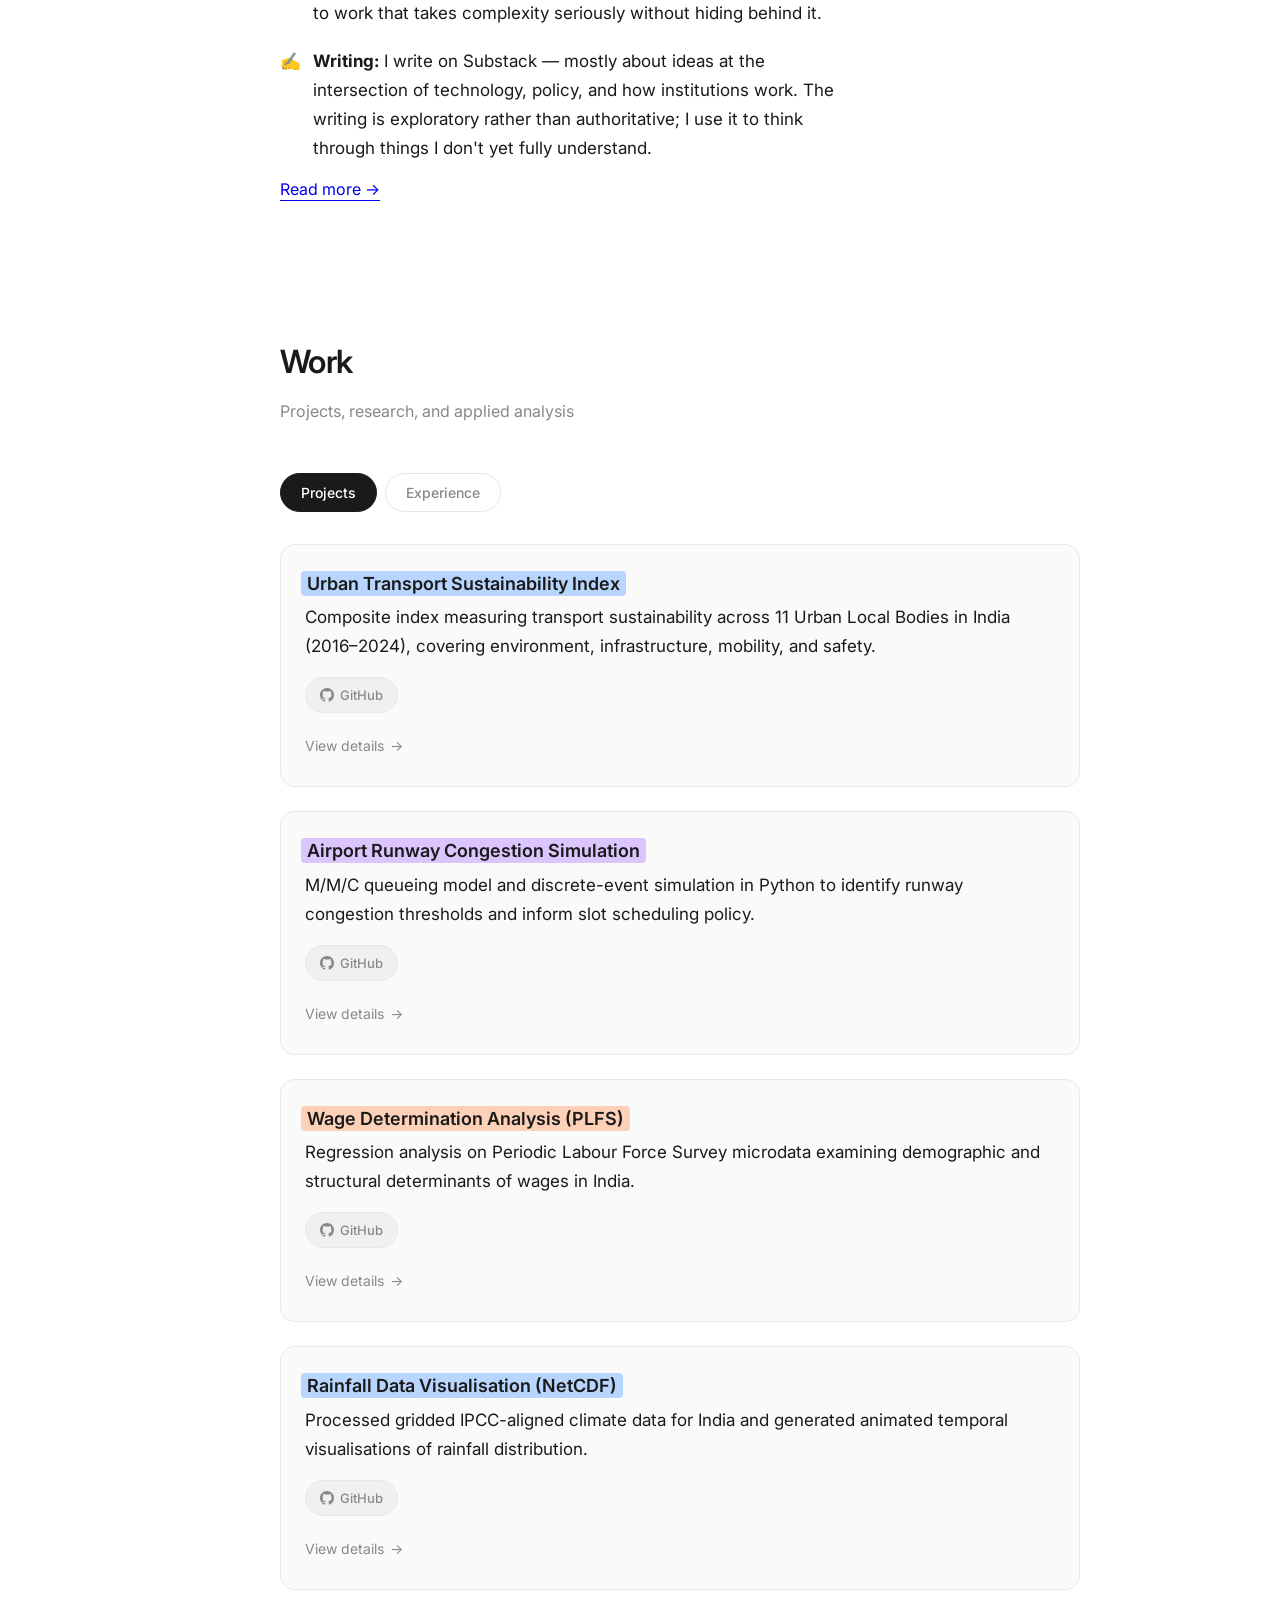
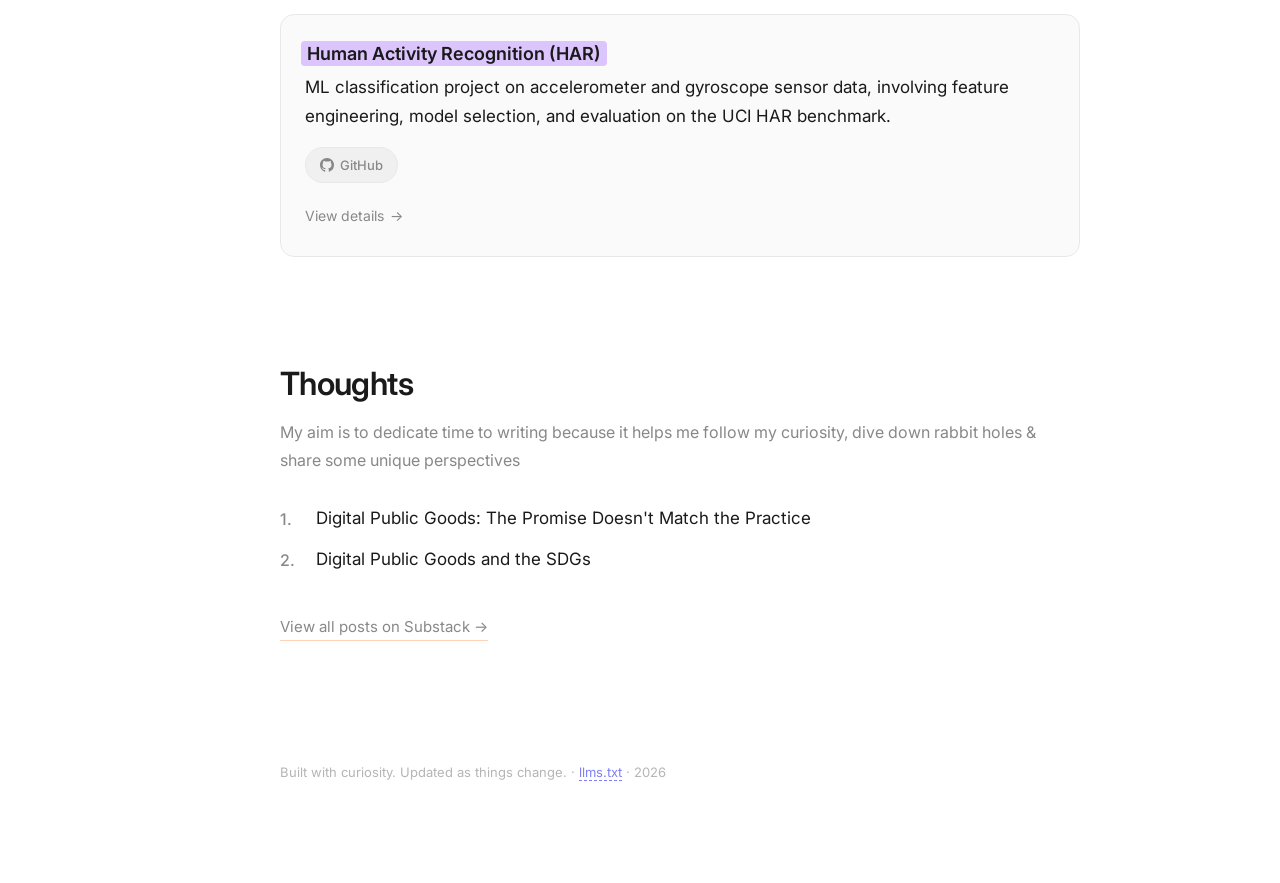
==== commit bd609cf2: "Update portfolio content and fix rendering" ====
--- a/index.html
+++ b/index.html
@@ -3,7 +3,7 @@
 <head>
     <meta charset="UTF-8">
     <meta name="viewport" content="width=device-width, initial-scale=1.0, maximum-scale=5.0, viewport-fit=cover">
-    <title>shraddha's corner on the internet</title>
+    <title>Tharun K M</title>
     <meta name="description" content="Tharun K M is a student of Data Analytics and Sustainability">
     <meta name="author" content="Tharun K M">
     <meta name="keywords" content="Tharun, Data Analytics, Sustainability">
@@ -77,10 +77,6 @@
     </script>
 </head>
 <body>
-    <!-- Custom Cursor -->
-    <div class="cursor"></div>
-    <div class="cursor-ring"></div>
-
     <!-- Social Links - Top Right -->
     <div class="social-links">
         <a id="social-twitter" href="#" target="_blank" rel="noopener noreferrer" aria-label="Twitter">
@@ -119,10 +115,10 @@
         <div class="sidebar-overlay" id="sidebar-overlay"></div>
         <div class="sidebar-content">
             <ul>
-                <li><a href="/"          class="nav-link active" data-section="hello">hello</a></li>
-                <li><a href="/about"     class="nav-link" data-section="about">about</a></li>
-                <li><a href="/work"      class="nav-link" data-section="work">work</a></li>
-                <li><a href="/thoughts"  class="nav-link" data-section="thoughts">thoughts</a></li>
+                <li><a href="/"          class="nav-link active" data-section="hello">Hello</a></li>
+                <li><a href="/about"     class="nav-link" data-section="about">About</a></li>
+                <li><a href="/work"      class="nav-link" data-section="work">Work</a></li>
+                <li><a href="/thoughts"  class="nav-link" data-section="thoughts">Thoughts</a></li>
             </ul>
         </div>
     </nav>
@@ -138,7 +134,7 @@
             <p id="contact-line" class="contact-line"></p>
 
             <div class="unique-abilities">
-                <h2>unique abilities:</h2>
+                <h2>Things I work through:</h2>
                 <ul id="unique-abilities"></ul>
             </div>
 
@@ -147,8 +143,8 @@
 
         <!-- About Section -->
         <section id="about" class="section">
-            <h2 class="section-title">about</h2>
-            <p class="section-intro">a little more about me and what i do</p>
+            <h2 class="section-title">About</h2>
+            <p class="section-intro">A little more about me and what I do</p>
             <div class="about-header">
                 <div id="about-content" class="about-content">
                     <!-- Loaded from content.js -->
@@ -156,17 +152,16 @@
             </div>
         </section>
 
-        <!-- Work Section (merged experiences + projects + communities) -->
+        <!-- Work Section (merged experiences + projects) -->
         <section id="work" class="section">
-            <h2 class="section-title">work</h2>
-            <p class="section-intro">my professional journey and projects</p>
+            <h2 class="section-title">Work</h2>
+            <p class="section-intro">Projects, research, and applied analysis</p>
 
             <!-- Tab Navigation -->
             <div class="tabs-container">
                 <div class="tabs">
                     <button class="tab active" data-tab="projects">Projects</button>
                     <button class="tab" data-tab="experience">Experience</button>
-                    <button class="tab" data-tab="communities">Communities</button>
                 </div>
 
                 <div class="tab-content hidden" id="tab-experience">
@@ -192,8 +187,8 @@
         </section>
 
         <!-- Thoughts Section - Substack RSS Feed -->
-        <section id="thoughts" class="hidden-section">
-            <h2 class="section-title">thoughts</h2>
+        <section id="thoughts" class="section">
+            <h2 class="section-title">Thoughts</h2>
             <p class="section-intro">My aim is to dedicate time to writing because it helps me follow my curiosity, dive down rabbit holes & share some unique perspectives</p>
             <div id="thoughts-list" class="thoughts-list">
                 <!-- Loaded from Substack RSS feed -->
@@ -201,10 +196,9 @@
         </section>
 
         <!-- Content Worth Consuming Section -->
-        <section id="content" class="section">
-            <h2 class="section-title">content worth consuming</h2>
-            <p class="section-intro">i haven’t watched many movies in my life, but the ones i have watched recently can be found on my <a href="https://letterboxd.com/03shraddha/" target="_blank" rel="noopener noreferrer" class="section-inline-link">letterboxd</a></p>
-            <p class="section-intro">using this space to keep track of things I’ve read (updated weekly)</p>
+        <section id="content" class="section" style="display: none;">
+            <h2 class="section-title">Content</h2>
+            <p class="section-intro">This section is currently hidden.</p>
 
             <!-- View Toggle -->
             <div class="content-view-controls">
@@ -350,7 +344,7 @@
 
        
         <!-- Guestbook Section - Windows Notepad Style -->
-        <section id="guestbook" class="hidden-section">
+        <section id="guestbook" class="hidden-section" style="display: none;">
             <h2 class="section-title">guestbook</h2>
             <p class="section-intro">leave a note, say hi, share a thought :)</p>
 
--- a/styles.css
+++ b/styles.css
@@ -66,16 +66,6 @@
 /* Selection */
 ::selection {
     background: var(--highlight-lavender);
-}
-
-/* ===================================
-   Custom Cursor - Yellow Flower
-   =================================== */
-
-
-/* Hide the JS cursor elements - not needed */
-.cursor, .cursor-ring {
-    display: none !important;
 }
 
 /* ===================================
@@ -4471,6 +4461,13 @@
     .add-content-btn {
         display: none;
     }
+
+    a:hover,
+    button:hover,
+    .highlight:hover,
+    [role="button"]:hover {
+        cursor: pointer !important;
+    }
 }
 
 @media (max-width: 600px) {
